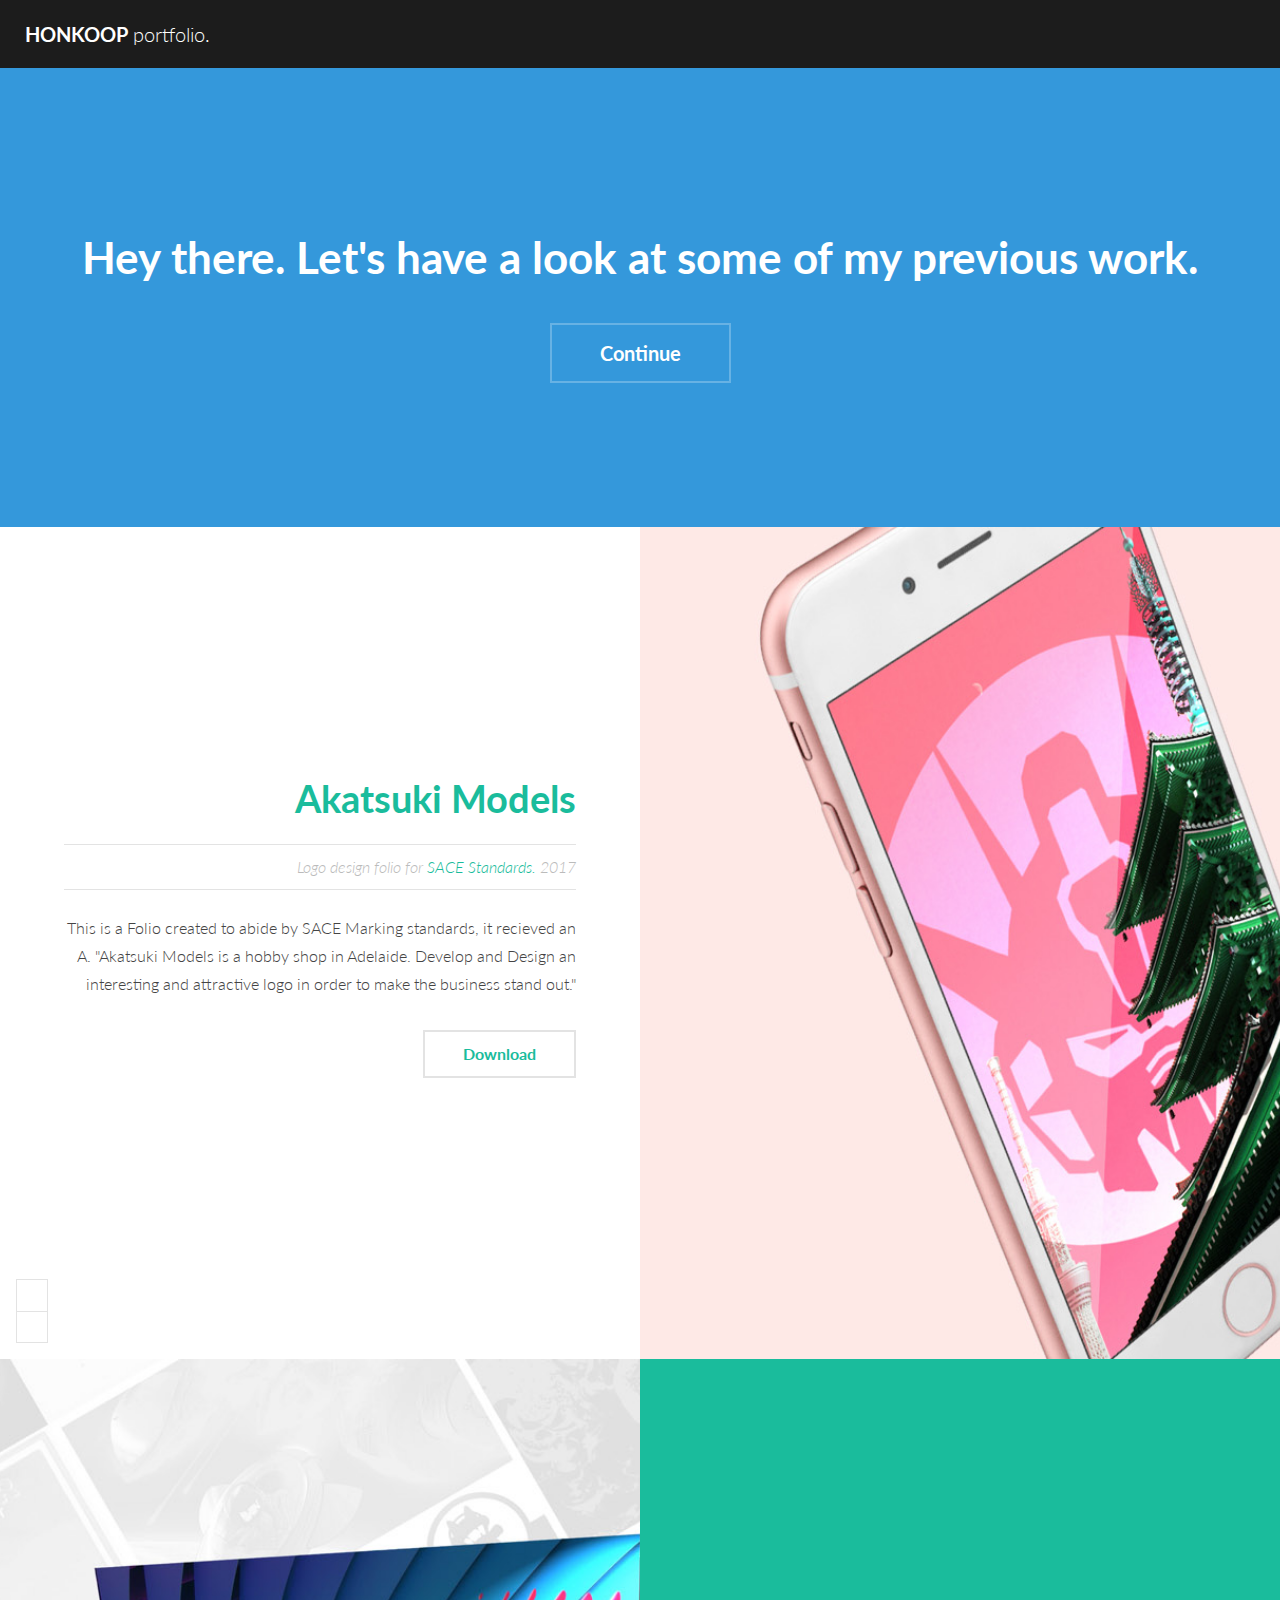
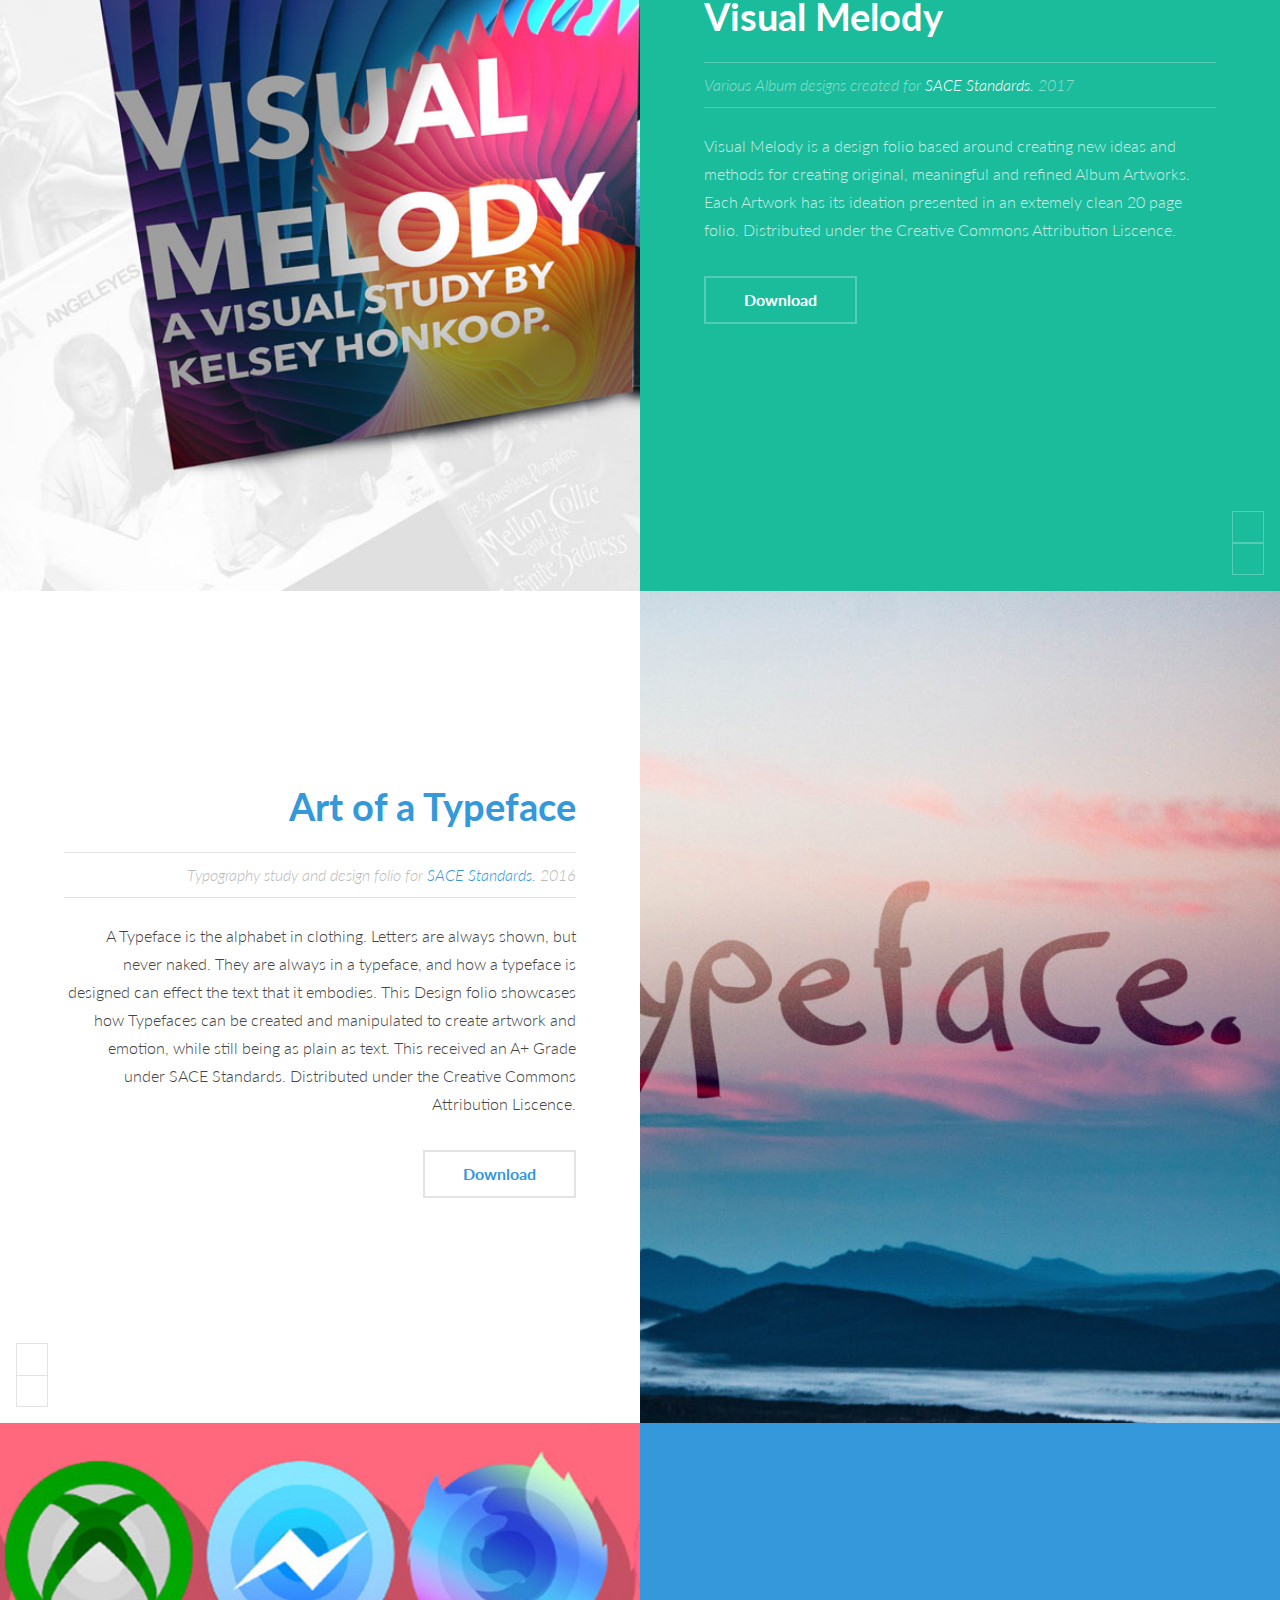
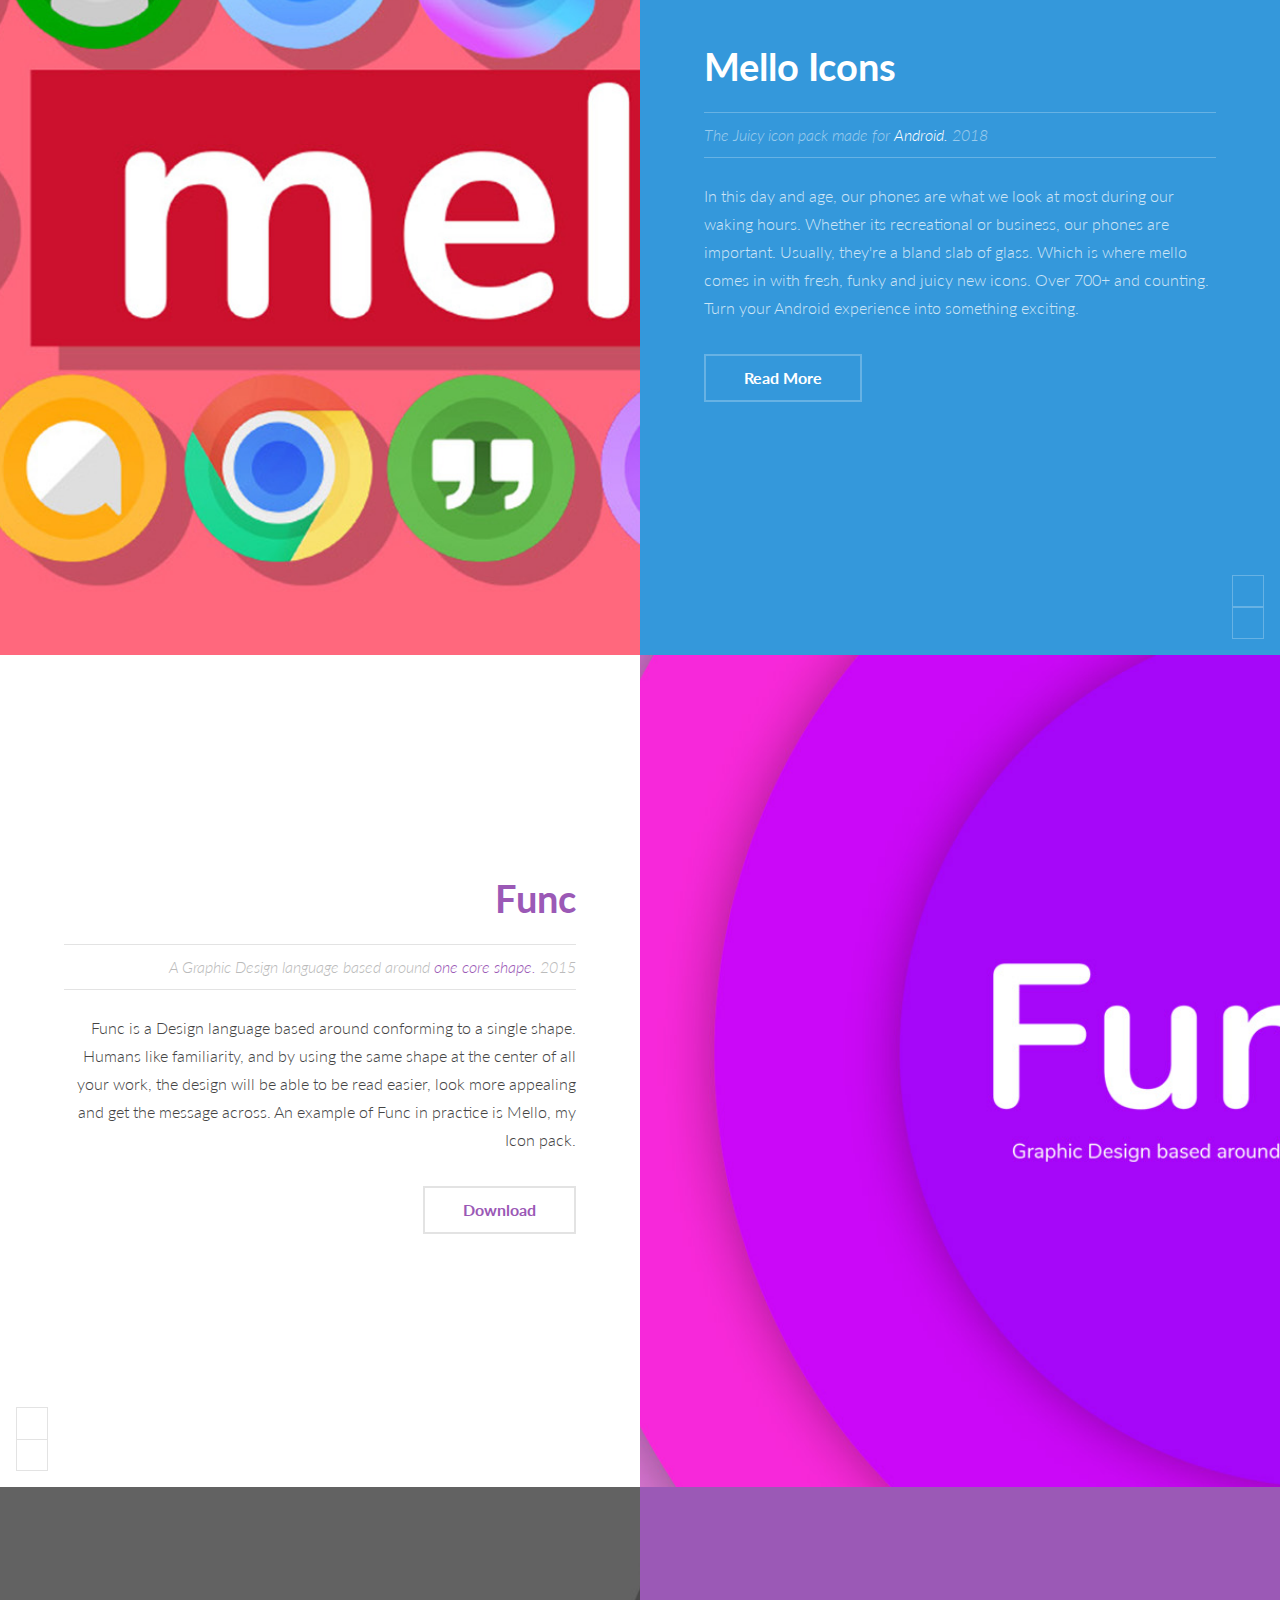
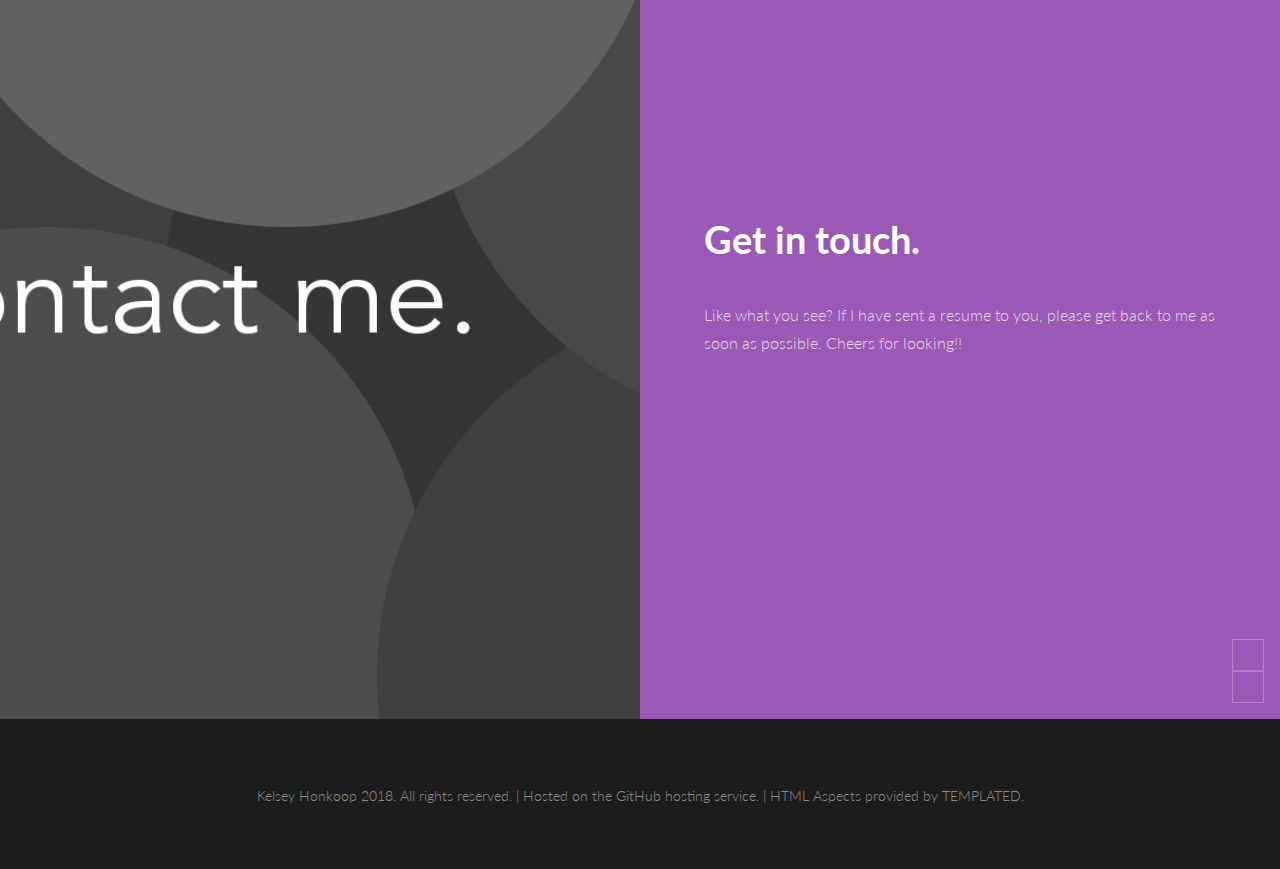
==== index.html @ d2bbd1b8 "text change" ====
<!DOCTYPE HTML>
<html>
	<head>
		<title>Honkoop Portfolio.</title>
		<meta charset="utf-8" />
		<meta name="viewport" content="width=device-width, initial-scale=1" />
		<link rel="stylesheet" href="main.css" />
	</head>
	<body>

		<!-- Header -->
			<header id="header">
				<a href="index.html" class="logo"><strong>HONKOOP</strong> portfolio.</a>
			</header>

		<!-- Nav -->
			<nav id="menu">
				<ul class="links">
					<li><a href="index.html">Home</a></li>
					<li><a href="generic.html">Generic</a></li>
					<li><a href="elements.html">Elements</a></li>
				</ul>
			</nav>

		<!-- Banner -->
			<section id="banner">
				<div class="inner">
					<h1>Hey there. Let's have a look at some of my previous work.</h1>
					<ul class="actions">
						<li><a href="#one" class="button alt scrolly big">Continue</a></li>
					</ul>
				</div>
			</section>

		<!-- One -->
			<article id="one" class="post style1">
				<div class="image">
					<img src="images/pic15.jpg" alt="" data-position="75% center" />
				</div>
				<div class="content">
					<div class="inner">
						<header>
							<h2><a href="generic.html">Akatsuki Models</a></h2>
							<p class="info">Logo design folio for<a href="https://www.sace.sa.edu.au/web/visual-arts/stage-2/support-materials/assessment-task-exemplars-student-responses/visual-arts-design"> SACE Standards.</a> 2017</p>
						</header>
						<p>This is a Folio created to abide by SACE Marking standards, it recieved an A. "Akatsuki Models is a hobby shop in Adelaide. Develop and Design an interesting and attractive logo in order to make the business stand out."</p>
						<ul class="actions">
							<li><a href="generic.html" class="button alt">Download</a></li>
						</ul>
					</div>
					<div class="postnav">
						<a href="#" class="prev disabled"><span class="icon fa-chevron-up"></span></a>
						<a href="#two" class="scrolly next"><span class="icon fa-chevron-down"></span></a>
					</div>
				</div>
			</article>

		<!-- Two -->
			<article id="two" class="post invert style1 alt">
				<div class="image">
					<img src="images/pic13.jpg" alt="" data-position="10% center" />
				</div>
				<div class="content">
					<div class="inner">
						<header>
							<h2><a href="https://github.com/hallowdesign/hallowdesign.github.io/raw/master/folios/hallow-visual-melody-study.zip">Visual Melody</a></h2>
							<p class="info">Various Album designs created for <a href="#">SACE Standards.</a> 2017</p>
						</header>
						<p>Visual Melody is a design folio based around creating new ideas and methods for creating original, meaningful and refined Album Artworks. Each Artwork has its ideation presented in an extemely clean 20 page folio. Distributed under the Creative Commons Attribution Liscence. </p>
						<ul class="actions">
							<li><a href="https://github.com/hallowdesign/hallowdesign.github.io/raw/master/folios/hallow-visual-melody-study.zip" class="button alt">Download</a></li>
						</ul>
					</div>
					<div class="postnav">
						<a href="#one" class="scrolly prev"><span class="icon fa-chevron-up"></span></a>
						<a href="#three" class="scrolly next"><span class="icon fa-chevron-down"></span></a>
					</div>
				</div>
			</article>

		<!-- Three -->
			<article id="three" class="post style2">
				<div class="image">
					<img src="images/pic12.jpg" alt="" data-position="80% center" />
				</div>
				<div class="content">
					<div class="inner">
						<header>
							<h2><a href="generic.html">Art of a Typeface</a></h2>
							<p class="info">Typography study and design folio for <a href="#">SACE Standards.</a> 2016</p>
						</header>
						<p>A Typeface is the alphabet in clothing. Letters are always shown, but never naked. They are always in a typeface, and how a typeface is designed can effect the text that it embodies. This Design folio showcases how Typefaces can be created and manipulated to create artwork and emotion, while still being as plain as text. This received an A+ Grade under SACE Standards. Distributed under the Creative Commons Attribution Liscence.</p>
						<ul class="actions">
							<li><a href="generic.html" class="button alt">Download</a></li>
						</ul>
					</div>
					<div class="postnav">
						<a href="#two" class="scrolly prev"><span class="icon fa-chevron-up"></span></a>
						<a href="#four" class="scrolly next"><span class="icon fa-chevron-down"></span></a>
					</div>
				</div>
			</article>

		<!-- Four -->
			<article id="four" class="post invert style2 alt">
				<div class="image">
					<img src="images/pic14.jpg" alt="" data-position="60% center" />
				</div>
				<div class="content">
					<div class="inner">
						<header>
							<h2><a href="generic.html">Mello Icons</a></h2>
							<p class="info">The Juicy icon pack made for<a href="https://www.android.com/"> Android.</a> 2018</p>
						</header>
						<p>In this day and age, our phones are what we look at most during our waking hours. Whether its recreational or business, our phones are important. Usually, they're a bland slab of glass. Which is where mello comes in with fresh, funky and juicy new icons. Over 700+ and counting. Turn your Android experience into something exciting.</p>
						<ul class="actions">
							<li><a href="generic.html" class="button alt">Read More</a></li>
						</ul>
					</div>
					<div class="postnav">
						<a href="#three" class="scrolly prev"><span class="icon fa-chevron-up"></span></a>
						<a href="#five" class="scrolly next"><span class="icon fa-chevron-down"></span></a>
					</div>
				</div>
			</article>

		<!-- Five -->
			<article id="five" class="post style3">
				<div class="image">
					<img src="images/pic17.jpg" alt="" data-position="5% center" />
				</div>
				<div class="content">
					<div class="inner">
						<header>
							<h2><a href="generic.html">Func</a></h2>
							<p class="info">A Graphic Design language based around<a href="#"> one core shape.</a> 2015</p>
						</header>
						<p>Func is a Design language based around conforming to a single shape. Humans like familiarity, and by using the same shape at the center of all your work, the design will be able to be read easier, look more appealing and get the message across. An example of Func in practice is Mello, my Icon pack.</p>
						<ul class="actions">
							<li><a href="generic.html" class="button alt">Download</a></li>
						</ul>
					</div>
					<div class="postnav">
						<a href="#four" class="scrolly prev"><span class="icon fa-chevron-up"></span></a>
						<a href="#six" class="scrolly next"><span class="icon fa-chevron-down"></span></a>
					</div>
				</div>
			</article>

		<!-- Six -->
			<article id="six" class="post invert style3 alt">
				<div class="image">
					<img src="images/pic16.jpg" alt="" data-position="80% center" />
				</div>
				<div class="content">
					<div class="inner">
						<header>
							<h2><a href="generic.html">Get in touch.</a></h2>
						</header>
						<p>Like what you see? If I have sent a resume to you, please get back to me as soon as possible. Cheers for looking!!</p>
						<ul class="actions">
						</ul>
					</div>
					<div class="postnav">
						<a href="#five" class="scrolly prev"><span class="icon fa-chevron-up"></span></a>
						<a href="#" class="scrolly next disabled"><span class="icon fa-chevron-down"></span></a>
					</div>
				</div>
			</article>

		<!-- Footer -->
			<footer id="footer">
				<div class="copyright">
					Kelsey Honkoop 2018. All rights reserved. | Hosted on the GitHub hosting service. | HTML Aspects provided by TEMPLATED.
				</div>
			</footer>

		<!-- Scripts -->
			<script src="assets/js/jquery.min.js"></script>
			<script src="assets/js/jquery.scrolly.min.js"></script>
			<script src="assets/js/skel.min.js"></script>
			<script src="assets/js/util.js"></script>
			<script src="assets/js/main.js"></script>

	</body>
</html>
---- main.css ----
@charset "UTF-8";
@import url(font-awesome.min.css);
@import url("https://fonts.googleapis.com/css?family=Lato:300,700,300italic,700italic");


/* Reset */

	html, body, div, span, applet, object, iframe, h1, h2, h3, h4, h5, h6, p, blockquote, pre, a, abbr, acronym, address, big, cite, code, del, dfn, em, img, ins, kbd, q, s, samp, small, strike, strong, sub, sup, tt, var, b, u, i, center, dl, dt, dd, ol, ul, li, fieldset, form, label, legend, table, caption, tbody, tfoot, thead, tr, th, td, article, aside, canvas, details, embed, figure, figcaption, footer, header, hgroup, menu, nav, output, ruby, section, summary, time, mark, audio, video {
		margin: 0;
		padding: 0;
		border: 0;
		font-size: 100%;
		font: inherit;
		vertical-align: baseline;
	}

	article, aside, details, figcaption, figure, footer, header, hgroup, menu, nav, section {
		display: block;
	}

	body {
		line-height: 1;
	}

	ol, ul {
		list-style: none;
	}

	blockquote, q {
		quotes: none;
	}

	blockquote:before, blockquote:after, q:before, q:after {
		content: '';
		content: none;
	}

	table {
		border-collapse: collapse;
		border-spacing: 0;
	}

	body {
		-webkit-text-size-adjust: none;
	}

/* Box Model */

	*, *:before, *:after {
		-moz-box-sizing: border-box;
		-webkit-box-sizing: border-box;
		box-sizing: border-box;
	}

/* Containers */

	.container {
		margin-left: auto;
		margin-right: auto;
	}

	.container.\31 25\25 {
		width: 100%;
		max-width: 100em;
		min-width: 80em;
	}

	.container.\37 5\25 {
		width: 60em;
	}

	.container.\35 0\25 {
		width: 40em;
	}

	.container.\32 5\25 {
		width: 20em;
	}

	.container {
		width: 80em;
	}

	@media screen and (max-width: 1680px) {

		.container.\31 25\25 {
			width: 100%;
			max-width: 100em;
			min-width: 80em;
		}

		.container.\37 5\25 {
			width: 60em;
		}

		.container.\35 0\25 {
			width: 40em;
		}

		.container.\32 5\25 {
			width: 20em;
		}

		.container {
			width: 80em;
		}

	}

	@media screen and (max-width: 1280px) {

		.container.\31 25\25 {
			width: 100%;
			max-width: 81.25em;
			min-width: 65em;
		}

		.container.\37 5\25 {
			width: 48.75em;
		}

		.container.\35 0\25 {
			width: 32.5em;
		}

		.container.\32 5\25 {
			width: 16.25em;
		}

		.container {
			width: 65em;
		}

	}

	@media screen and (max-width: 980px) {

		.container.\31 25\25 {
			width: 100%;
			max-width: 112.5%;
			min-width: 90%;
		}

		.container.\37 5\25 {
			width: 67.5%;
		}

		.container.\35 0\25 {
			width: 45%;
		}

		.container.\32 5\25 {
			width: 22.5%;
		}

		.container {
			width: 90%;
		}

	}

	@media screen and (max-width: 736px) {

		.container.\31 25\25 {
			width: 100%;
			max-width: 112.5%;
			min-width: 90%;
		}

		.container.\37 5\25 {
			width: 67.5%;
		}

		.container.\35 0\25 {
			width: 45%;
		}

		.container.\32 5\25 {
			width: 22.5%;
		}

		.container {
			width: 90% !important;
		}

	}

	@media screen and (max-width: 480px) {

		.container.\31 25\25 {
			width: 100%;
			max-width: 112.5%;
			min-width: 90%;
		}

		.container.\37 5\25 {
			width: 67.5%;
		}

		.container.\35 0\25 {
			width: 45%;
		}

		.container.\32 5\25 {
			width: 22.5%;
		}

		.container {
			width: 90% !important;
		}

	}

/* Grid */

	.row {
		border-bottom: solid 1px transparent;
		-moz-box-sizing: border-box;
		-webkit-box-sizing: border-box;
		box-sizing: border-box;
	}

	.row > * {
		float: left;
		-moz-box-sizing: border-box;
		-webkit-box-sizing: border-box;
		box-sizing: border-box;
	}

	.row:after, .row:before {
		content: '';
		display: block;
		clear: both;
		height: 0;
	}

	.row.uniform > * > :first-child {
		margin-top: 0;
	}

	.row.uniform > * > :last-child {
		margin-bottom: 0;
	}

	.row.\30 \25 > * {
		padding: 0 0 0 0em;
	}

	.row.\30 \25 {
		margin: 0 0 -1px 0em;
	}

	.row.uniform.\30 \25 > * {
		padding: 0em 0 0 0em;
	}

	.row.uniform.\30 \25 {
		margin: 0em 0 -1px 0em;
	}

	.row > * {
		padding: 0 0 0 2em;
	}

	.row {
		margin: 0 0 -1px -2em;
	}

	.row.uniform > * {
		padding: 2em 0 0 2em;
	}

	.row.uniform {
		margin: -2em 0 -1px -2em;
	}

	.row.\32 00\25 > * {
		padding: 0 0 0 4em;
	}

	.row.\32 00\25 {
		margin: 0 0 -1px -4em;
	}

	.row.uniform.\32 00\25 > * {
		padding: 4em 0 0 4em;
	}

	.row.uniform.\32 00\25 {
		margin: -4em 0 -1px -4em;
	}

	.row.\31 50\25 > * {
		padding: 0 0 0 3em;
	}

	.row.\31 50\25 {
		margin: 0 0 -1px -3em;
	}

	.row.uniform.\31 50\25 > * {
		padding: 3em 0 0 3em;
	}

	.row.uniform.\31 50\25 {
		margin: -3em 0 -1px -3em;
	}

	.row.\35 0\25 > * {
		padding: 0 0 0 1em;
	}

	.row.\35 0\25 {
		margin: 0 0 -1px -1em;
	}

	.row.uniform.\35 0\25 > * {
		padding: 1em 0 0 1em;
	}

	.row.uniform.\35 0\25 {
		margin: -1em 0 -1px -1em;
	}

	.row.\32 5\25 > * {
		padding: 0 0 0 0.5em;
	}

	.row.\32 5\25 {
		margin: 0 0 -1px -0.5em;
	}

	.row.uniform.\32 5\25 > * {
		padding: 0.5em 0 0 0.5em;
	}

	.row.uniform.\32 5\25 {
		margin: -0.5em 0 -1px -0.5em;
	}

	.\31 2u, .\31 2u\24 {
		width: 100%;
		clear: none;
		margin-left: 0;
	}

	.\31 1u, .\31 1u\24 {
		width: 91.6666666667%;
		clear: none;
		margin-left: 0;
	}

	.\31 0u, .\31 0u\24 {
		width: 83.3333333333%;
		clear: none;
		margin-left: 0;
	}

	.\39 u, .\39 u\24 {
		width: 75%;
		clear: none;
		margin-left: 0;
	}

	.\38 u, .\38 u\24 {
		width: 66.6666666667%;
		clear: none;
		margin-left: 0;
	}

	.\37 u, .\37 u\24 {
		width: 58.3333333333%;
		clear: none;
		margin-left: 0;
	}

	.\36 u, .\36 u\24 {
		width: 50%;
		clear: none;
		margin-left: 0;
	}

	.\35 u, .\35 u\24 {
		width: 41.6666666667%;
		clear: none;
		margin-left: 0;
	}

	.\34 u, .\34 u\24 {
		width: 33.3333333333%;
		clear: none;
		margin-left: 0;
	}

	.\33 u, .\33 u\24 {
		width: 25%;
		clear: none;
		margin-left: 0;
	}

	.\32 u, .\32 u\24 {
		width: 16.6666666667%;
		clear: none;
		margin-left: 0;
	}

	.\31 u, .\31 u\24 {
		width: 8.3333333333%;
		clear: none;
		margin-left: 0;
	}

	.\31 2u\24 + *,
	.\31 1u\24 + *,
	.\31 0u\24 + *,
	.\39 u\24 + *,
	.\38 u\24 + *,
	.\37 u\24 + *,
	.\36 u\24 + *,
	.\35 u\24 + *,
	.\34 u\24 + *,
	.\33 u\24 + *,
	.\32 u\24 + *,
	.\31 u\24 + * {
		clear: left;
	}

	.\-11u {
		margin-left: 91.66667%;
	}

	.\-10u {
		margin-left: 83.33333%;
	}

	.\-9u {
		margin-left: 75%;
	}

	.\-8u {
		margin-left: 66.66667%;
	}

	.\-7u {
		margin-left: 58.33333%;
	}

	.\-6u {
		margin-left: 50%;
	}

	.\-5u {
		margin-left: 41.66667%;
	}

	.\-4u {
		margin-left: 33.33333%;
	}

	.\-3u {
		margin-left: 25%;
	}

	.\-2u {
		margin-left: 16.66667%;
	}

	.\-1u {
		margin-left: 8.33333%;
	}

	@media screen and (max-width: 1680px) {

		.row > * {
			padding: 0 0 0 2em;
		}

		.row {
			margin: 0 0 -1px -2em;
		}

		.row.uniform > * {
			padding: 2em 0 0 2em;
		}

		.row.uniform {
			margin: -2em 0 -1px -2em;
		}

		.row.\32 00\25 > * {
			padding: 0 0 0 4em;
		}

		.row.\32 00\25 {
			margin: 0 0 -1px -4em;
		}

		.row.uniform.\32 00\25 > * {
			padding: 4em 0 0 4em;
		}

		.row.uniform.\32 00\25 {
			margin: -4em 0 -1px -4em;
		}

		.row.\31 50\25 > * {
			padding: 0 0 0 3em;
		}

		.row.\31 50\25 {
			margin: 0 0 -1px -3em;
		}

		.row.uniform.\31 50\25 > * {
			padding: 3em 0 0 3em;
		}

		.row.uniform.\31 50\25 {
			margin: -3em 0 -1px -3em;
		}

		.row.\35 0\25 > * {
			padding: 0 0 0 1em;
		}

		.row.\35 0\25 {
			margin: 0 0 -1px -1em;
		}

		.row.uniform.\35 0\25 > * {
			padding: 1em 0 0 1em;
		}

		.row.uniform.\35 0\25 {
			margin: -1em 0 -1px -1em;
		}

		.row.\32 5\25 > * {
			padding: 0 0 0 0.5em;
		}

		.row.\32 5\25 {
			margin: 0 0 -1px -0.5em;
		}

		.row.uniform.\32 5\25 > * {
			padding: 0.5em 0 0 0.5em;
		}

		.row.uniform.\32 5\25 {
			margin: -0.5em 0 -1px -0.5em;
		}

		.\31 2u\28xlarge\29, .\31 2u\24\28xlarge\29 {
			width: 100%;
			clear: none;
			margin-left: 0;
		}

		.\31 1u\28xlarge\29, .\31 1u\24\28xlarge\29 {
			width: 91.6666666667%;
			clear: none;
			margin-left: 0;
		}

		.\31 0u\28xlarge\29, .\31 0u\24\28xlarge\29 {
			width: 83.3333333333%;
			clear: none;
			margin-left: 0;
		}

		.\39 u\28xlarge\29, .\39 u\24\28xlarge\29 {
			width: 75%;
			clear: none;
			margin-left: 0;
		}

		.\38 u\28xlarge\29, .\38 u\24\28xlarge\29 {
			width: 66.6666666667%;
			clear: none;
			margin-left: 0;
		}

		.\37 u\28xlarge\29, .\37 u\24\28xlarge\29 {
			width: 58.3333333333%;
			clear: none;
			margin-left: 0;
		}

		.\36 u\28xlarge\29, .\36 u\24\28xlarge\29 {
			width: 50%;
			clear: none;
			margin-left: 0;
		}

		.\35 u\28xlarge\29, .\35 u\24\28xlarge\29 {
			width: 41.6666666667%;
			clear: none;
			margin-left: 0;
		}

		.\34 u\28xlarge\29, .\34 u\24\28xlarge\29 {
			width: 33.3333333333%;
			clear: none;
			margin-left: 0;
		}

		.\33 u\28xlarge\29, .\33 u\24\28xlarge\29 {
			width: 25%;
			clear: none;
			margin-left: 0;
		}

		.\32 u\28xlarge\29, .\32 u\24\28xlarge\29 {
			width: 16.6666666667%;
			clear: none;
			margin-left: 0;
		}

		.\31 u\28xlarge\29, .\31 u\24\28xlarge\29 {
			width: 8.3333333333%;
			clear: none;
			margin-left: 0;
		}

		.\31 2u\24\28xlarge\29 + *,
		.\31 1u\24\28xlarge\29 + *,
		.\31 0u\24\28xlarge\29 + *,
		.\39 u\24\28xlarge\29 + *,
		.\38 u\24\28xlarge\29 + *,
		.\37 u\24\28xlarge\29 + *,
		.\36 u\24\28xlarge\29 + *,
		.\35 u\24\28xlarge\29 + *,
		.\34 u\24\28xlarge\29 + *,
		.\33 u\24\28xlarge\29 + *,
		.\32 u\24\28xlarge\29 + *,
		.\31 u\24\28xlarge\29 + * {
			clear: left;
		}

		.\-11u\28xlarge\29 {
			margin-left: 91.66667%;
		}

		.\-10u\28xlarge\29 {
			margin-left: 83.33333%;
		}

		.\-9u\28xlarge\29 {
			margin-left: 75%;
		}

		.\-8u\28xlarge\29 {
			margin-left: 66.66667%;
		}

		.\-7u\28xlarge\29 {
			margin-left: 58.33333%;
		}

		.\-6u\28xlarge\29 {
			margin-left: 50%;
		}

		.\-5u\28xlarge\29 {
			margin-left: 41.66667%;
		}

		.\-4u\28xlarge\29 {
			margin-left: 33.33333%;
		}

		.\-3u\28xlarge\29 {
			margin-left: 25%;
		}

		.\-2u\28xlarge\29 {
			margin-left: 16.66667%;
		}

		.\-1u\28xlarge\29 {
			margin-left: 8.33333%;
		}

	}

	@media screen and (max-width: 1280px) {

		.row > * {
			padding: 0 0 0 1.5em;
		}

		.row {
			margin: 0 0 -1px -1.5em;
		}

		.row.uniform > * {
			padding: 1.5em 0 0 1.5em;
		}

		.row.uniform {
			margin: -1.5em 0 -1px -1.5em;
		}

		.row.\32 00\25 > * {
			padding: 0 0 0 3em;
		}

		.row.\32 00\25 {
			margin: 0 0 -1px -3em;
		}

		.row.uniform.\32 00\25 > * {
			padding: 3em 0 0 3em;
		}

		.row.uniform.\32 00\25 {
			margin: -3em 0 -1px -3em;
		}

		.row.\31 50\25 > * {
			padding: 0 0 0 2.25em;
		}

		.row.\31 50\25 {
			margin: 0 0 -1px -2.25em;
		}

		.row.uniform.\31 50\25 > * {
			padding: 2.25em 0 0 2.25em;
		}

		.row.uniform.\31 50\25 {
			margin: -2.25em 0 -1px -2.25em;
		}

		.row.\35 0\25 > * {
			padding: 0 0 0 0.75em;
		}

		.row.\35 0\25 {
			margin: 0 0 -1px -0.75em;
		}

		.row.uniform.\35 0\25 > * {
			padding: 0.75em 0 0 0.75em;
		}

		.row.uniform.\35 0\25 {
			margin: -0.75em 0 -1px -0.75em;
		}

		.row.\32 5\25 > * {
			padding: 0 0 0 0.375em;
		}

		.row.\32 5\25 {
			margin: 0 0 -1px -0.375em;
		}

		.row.uniform.\32 5\25 > * {
			padding: 0.375em 0 0 0.375em;
		}

		.row.uniform.\32 5\25 {
			margin: -0.375em 0 -1px -0.375em;
		}

		.\31 2u\28large\29, .\31 2u\24\28large\29 {
			width: 100%;
			clear: none;
			margin-left: 0;
		}

		.\31 1u\28large\29, .\31 1u\24\28large\29 {
			width: 91.6666666667%;
			clear: none;
			margin-left: 0;
		}

		.\31 0u\28large\29, .\31 0u\24\28large\29 {
			width: 83.3333333333%;
			clear: none;
			margin-left: 0;
		}

		.\39 u\28large\29, .\39 u\24\28large\29 {
			width: 75%;
			clear: none;
			margin-left: 0;
		}

		.\38 u\28large\29, .\38 u\24\28large\29 {
			width: 66.6666666667%;
			clear: none;
			margin-left: 0;
		}

		.\37 u\28large\29, .\37 u\24\28large\29 {
			width: 58.3333333333%;
			clear: none;
			margin-left: 0;
		}

		.\36 u\28large\29, .\36 u\24\28large\29 {
			width: 50%;
			clear: none;
			margin-left: 0;
		}

		.\35 u\28large\29, .\35 u\24\28large\29 {
			width: 41.6666666667%;
			clear: none;
			margin-left: 0;
		}

		.\34 u\28large\29, .\34 u\24\28large\29 {
			width: 33.3333333333%;
			clear: none;
			margin-left: 0;
		}

		.\33 u\28large\29, .\33 u\24\28large\29 {
			width: 25%;
			clear: none;
			margin-left: 0;
		}

		.\32 u\28large\29, .\32 u\24\28large\29 {
			width: 16.6666666667%;
			clear: none;
			margin-left: 0;
		}

		.\31 u\28large\29, .\31 u\24\28large\29 {
			width: 8.3333333333%;
			clear: none;
			margin-left: 0;
		}

		.\31 2u\24\28large\29 + *,
		.\31 1u\24\28large\29 + *,
		.\31 0u\24\28large\29 + *,
		.\39 u\24\28large\29 + *,
		.\38 u\24\28large\29 + *,
		.\37 u\24\28large\29 + *,
		.\36 u\24\28large\29 + *,
		.\35 u\24\28large\29 + *,
		.\34 u\24\28large\29 + *,
		.\33 u\24\28large\29 + *,
		.\32 u\24\28large\29 + *,
		.\31 u\24\28large\29 + * {
			clear: left;
		}

		.\-11u\28large\29 {
			margin-left: 91.66667%;
		}

		.\-10u\28large\29 {
			margin-left: 83.33333%;
		}

		.\-9u\28large\29 {
			margin-left: 75%;
		}

		.\-8u\28large\29 {
			margin-left: 66.66667%;
		}

		.\-7u\28large\29 {
			margin-left: 58.33333%;
		}

		.\-6u\28large\29 {
			margin-left: 50%;
		}

		.\-5u\28large\29 {
			margin-left: 41.66667%;
		}

		.\-4u\28large\29 {
			margin-left: 33.33333%;
		}

		.\-3u\28large\29 {
			margin-left: 25%;
		}

		.\-2u\28large\29 {
			margin-left: 16.66667%;
		}

		.\-1u\28large\29 {
			margin-left: 8.33333%;
		}

	}

	@media screen and (max-width: 980px) {

		.row > * {
			padding: 0 0 0 1.5em;
		}

		.row {
			margin: 0 0 -1px -1.5em;
		}

		.row.uniform > * {
			padding: 1.5em 0 0 1.5em;
		}

		.row.uniform {
			margin: -1.5em 0 -1px -1.5em;
		}

		.row.\32 00\25 > * {
			padding: 0 0 0 3em;
		}

		.row.\32 00\25 {
			margin: 0 0 -1px -3em;
		}

		.row.uniform.\32 00\25 > * {
			padding: 3em 0 0 3em;
		}

		.row.uniform.\32 00\25 {
			margin: -3em 0 -1px -3em;
		}

		.row.\31 50\25 > * {
			padding: 0 0 0 2.25em;
		}

		.row.\31 50\25 {
			margin: 0 0 -1px -2.25em;
		}

		.row.uniform.\31 50\25 > * {
			padding: 2.25em 0 0 2.25em;
		}

		.row.uniform.\31 50\25 {
			margin: -2.25em 0 -1px -2.25em;
		}

		.row.\35 0\25 > * {
			padding: 0 0 0 0.75em;
		}

		.row.\35 0\25 {
			margin: 0 0 -1px -0.75em;
		}

		.row.uniform.\35 0\25 > * {
			padding: 0.75em 0 0 0.75em;
		}

		.row.uniform.\35 0\25 {
			margin: -0.75em 0 -1px -0.75em;
		}

		.row.\32 5\25 > * {
			padding: 0 0 0 0.375em;
		}

		.row.\32 5\25 {
			margin: 0 0 -1px -0.375em;
		}

		.row.uniform.\32 5\25 > * {
			padding: 0.375em 0 0 0.375em;
		}

		.row.uniform.\32 5\25 {
			margin: -0.375em 0 -1px -0.375em;
		}

		.\31 2u\28medium\29, .\31 2u\24\28medium\29 {
			width: 100%;
			clear: none;
			margin-left: 0;
		}

		.\31 1u\28medium\29, .\31 1u\24\28medium\29 {
			width: 91.6666666667%;
			clear: none;
			margin-left: 0;
		}

		.\31 0u\28medium\29, .\31 0u\24\28medium\29 {
			width: 83.3333333333%;
			clear: none;
			margin-left: 0;
		}

		.\39 u\28medium\29, .\39 u\24\28medium\29 {
			width: 75%;
			clear: none;
			margin-left: 0;
		}

		.\38 u\28medium\29, .\38 u\24\28medium\29 {
			width: 66.6666666667%;
			clear: none;
			margin-left: 0;
		}

		.\37 u\28medium\29, .\37 u\24\28medium\29 {
			width: 58.3333333333%;
			clear: none;
			margin-left: 0;
		}

		.\36 u\28medium\29, .\36 u\24\28medium\29 {
			width: 50%;
			clear: none;
			margin-left: 0;
		}

		.\35 u\28medium\29, .\35 u\24\28medium\29 {
			width: 41.6666666667%;
			clear: none;
			margin-left: 0;
		}

		.\34 u\28medium\29, .\34 u\24\28medium\29 {
			width: 33.3333333333%;
			clear: none;
			margin-left: 0;
		}

		.\33 u\28medium\29, .\33 u\24\28medium\29 {
			width: 25%;
			clear: none;
			margin-left: 0;
		}

		.\32 u\28medium\29, .\32 u\24\28medium\29 {
			width: 16.6666666667%;
			clear: none;
			margin-left: 0;
		}

		.\31 u\28medium\29, .\31 u\24\28medium\29 {
			width: 8.3333333333%;
			clear: none;
			margin-left: 0;
		}

		.\31 2u\24\28medium\29 + *,
		.\31 1u\24\28medium\29 + *,
		.\31 0u\24\28medium\29 + *,
		.\39 u\24\28medium\29 + *,
		.\38 u\24\28medium\29 + *,
		.\37 u\24\28medium\29 + *,
		.\36 u\24\28medium\29 + *,
		.\35 u\24\28medium\29 + *,
		.\34 u\24\28medium\29 + *,
		.\33 u\24\28medium\29 + *,
		.\32 u\24\28medium\29 + *,
		.\31 u\24\28medium\29 + * {
			clear: left;
		}

		.\-11u\28medium\29 {
			margin-left: 91.66667%;
		}

		.\-10u\28medium\29 {
			margin-left: 83.33333%;
		}

		.\-9u\28medium\29 {
			margin-left: 75%;
		}

		.\-8u\28medium\29 {
			margin-left: 66.66667%;
		}

		.\-7u\28medium\29 {
			margin-left: 58.33333%;
		}

		.\-6u\28medium\29 {
			margin-left: 50%;
		}

		.\-5u\28medium\29 {
			margin-left: 41.66667%;
		}

		.\-4u\28medium\29 {
			margin-left: 33.33333%;
		}

		.\-3u\28medium\29 {
			margin-left: 25%;
		}

		.\-2u\28medium\29 {
			margin-left: 16.66667%;
		}

		.\-1u\28medium\29 {
			margin-left: 8.33333%;
		}

	}

	@media screen and (max-width: 736px) {

		.row > * {
			padding: 0 0 0 1.25em;
		}

		.row {
			margin: 0 0 -1px -1.25em;
		}

		.row.uniform > * {
			padding: 1.25em 0 0 1.25em;
		}

		.row.uniform {
			margin: -1.25em 0 -1px -1.25em;
		}

		.row.\32 00\25 > * {
			padding: 0 0 0 2.5em;
		}

		.row.\32 00\25 {
			margin: 0 0 -1px -2.5em;
		}

		.row.uniform.\32 00\25 > * {
			padding: 2.5em 0 0 2.5em;
		}

		.row.uniform.\32 00\25 {
			margin: -2.5em 0 -1px -2.5em;
		}

		.row.\31 50\25 > * {
			padding: 0 0 0 1.875em;
		}

		.row.\31 50\25 {
			margin: 0 0 -1px -1.875em;
		}

		.row.uniform.\31 50\25 > * {
			padding: 1.875em 0 0 1.875em;
		}

		.row.uniform.\31 50\25 {
			margin: -1.875em 0 -1px -1.875em;
		}

		.row.\35 0\25 > * {
			padding: 0 0 0 0.625em;
		}

		.row.\35 0\25 {
			margin: 0 0 -1px -0.625em;
		}

		.row.uniform.\35 0\25 > * {
			padding: 0.625em 0 0 0.625em;
		}

		.row.uniform.\35 0\25 {
			margin: -0.625em 0 -1px -0.625em;
		}

		.row.\32 5\25 > * {
			padding: 0 0 0 0.3125em;
		}

		.row.\32 5\25 {
			margin: 0 0 -1px -0.3125em;
		}

		.row.uniform.\32 5\25 > * {
			padding: 0.3125em 0 0 0.3125em;
		}

		.row.uniform.\32 5\25 {
			margin: -0.3125em 0 -1px -0.3125em;
		}

		.\31 2u\28small\29, .\31 2u\24\28small\29 {
			width: 100%;
			clear: none;
			margin-left: 0;
		}

		.\31 1u\28small\29, .\31 1u\24\28small\29 {
			width: 91.6666666667%;
			clear: none;
			margin-left: 0;
		}

		.\31 0u\28small\29, .\31 0u\24\28small\29 {
			width: 83.3333333333%;
			clear: none;
			margin-left: 0;
		}

		.\39 u\28small\29, .\39 u\24\28small\29 {
			width: 75%;
			clear: none;
			margin-left: 0;
		}

		.\38 u\28small\29, .\38 u\24\28small\29 {
			width: 66.6666666667%;
			clear: none;
			margin-left: 0;
		}

		.\37 u\28small\29, .\37 u\24\28small\29 {
			width: 58.3333333333%;
			clear: none;
			margin-left: 0;
		}

		.\36 u\28small\29, .\36 u\24\28small\29 {
			width: 50%;
			clear: none;
			margin-left: 0;
		}

		.\35 u\28small\29, .\35 u\24\28small\29 {
			width: 41.6666666667%;
			clear: none;
			margin-left: 0;
		}

		.\34 u\28small\29, .\34 u\24\28small\29 {
			width: 33.3333333333%;
			clear: none;
			margin-left: 0;
		}

		.\33 u\28small\29, .\33 u\24\28small\29 {
			width: 25%;
			clear: none;
			margin-left: 0;
		}

		.\32 u\28small\29, .\32 u\24\28small\29 {
			width: 16.6666666667%;
			clear: none;
			margin-left: 0;
		}

		.\31 u\28small\29, .\31 u\24\28small\29 {
			width: 8.3333333333%;
			clear: none;
			margin-left: 0;
		}

		.\31 2u\24\28small\29 + *,
		.\31 1u\24\28small\29 + *,
		.\31 0u\24\28small\29 + *,
		.\39 u\24\28small\29 + *,
		.\38 u\24\28small\29 + *,
		.\37 u\24\28small\29 + *,
		.\36 u\24\28small\29 + *,
		.\35 u\24\28small\29 + *,
		.\34 u\24\28small\29 + *,
		.\33 u\24\28small\29 + *,
		.\32 u\24\28small\29 + *,
		.\31 u\24\28small\29 + * {
			clear: left;
		}

		.\-11u\28small\29 {
			margin-left: 91.66667%;
		}

		.\-10u\28small\29 {
			margin-left: 83.33333%;
		}

		.\-9u\28small\29 {
			margin-left: 75%;
		}

		.\-8u\28small\29 {
			margin-left: 66.66667%;
		}

		.\-7u\28small\29 {
			margin-left: 58.33333%;
		}

		.\-6u\28small\29 {
			margin-left: 50%;
		}

		.\-5u\28small\29 {
			margin-left: 41.66667%;
		}

		.\-4u\28small\29 {
			margin-left: 33.33333%;
		}

		.\-3u\28small\29 {
			margin-left: 25%;
		}

		.\-2u\28small\29 {
			margin-left: 16.66667%;
		}

		.\-1u\28small\29 {
			margin-left: 8.33333%;
		}

	}

	@media screen and (max-width: 480px) {

		.row > * {
			padding: 0 0 0 1.25em;
		}

		.row {
			margin: 0 0 -1px -1.25em;
		}

		.row.uniform > * {
			padding: 1.25em 0 0 1.25em;
		}

		.row.uniform {
			margin: -1.25em 0 -1px -1.25em;
		}

		.row.\32 00\25 > * {
			padding: 0 0 0 2.5em;
		}

		.row.\32 00\25 {
			margin: 0 0 -1px -2.5em;
		}

		.row.uniform.\32 00\25 > * {
			padding: 2.5em 0 0 2.5em;
		}

		.row.uniform.\32 00\25 {
			margin: -2.5em 0 -1px -2.5em;
		}

		.row.\31 50\25 > * {
			padding: 0 0 0 1.875em;
		}

		.row.\31 50\25 {
			margin: 0 0 -1px -1.875em;
		}

		.row.uniform.\31 50\25 > * {
			padding: 1.875em 0 0 1.875em;
		}

		.row.uniform.\31 50\25 {
			margin: -1.875em 0 -1px -1.875em;
		}

		.row.\35 0\25 > * {
			padding: 0 0 0 0.625em;
		}

		.row.\35 0\25 {
			margin: 0 0 -1px -0.625em;
		}

		.row.uniform.\35 0\25 > * {
			padding: 0.625em 0 0 0.625em;
		}

		.row.uniform.\35 0\25 {
			margin: -0.625em 0 -1px -0.625em;
		}

		.row.\32 5\25 > * {
			padding: 0 0 0 0.3125em;
		}

		.row.\32 5\25 {
			margin: 0 0 -1px -0.3125em;
		}

		.row.uniform.\32 5\25 > * {
			padding: 0.3125em 0 0 0.3125em;
		}

		.row.uniform.\32 5\25 {
			margin: -0.3125em 0 -1px -0.3125em;
		}

		.\31 2u\28xsmall\29, .\31 2u\24\28xsmall\29 {
			width: 100%;
			clear: none;
			margin-left: 0;
		}

		.\31 1u\28xsmall\29, .\31 1u\24\28xsmall\29 {
			width: 91.6666666667%;
			clear: none;
			margin-left: 0;
		}

		.\31 0u\28xsmall\29, .\31 0u\24\28xsmall\29 {
			width: 83.3333333333%;
			clear: none;
			margin-left: 0;
		}

		.\39 u\28xsmall\29, .\39 u\24\28xsmall\29 {
			width: 75%;
			clear: none;
			margin-left: 0;
		}

		.\38 u\28xsmall\29, .\38 u\24\28xsmall\29 {
			width: 66.6666666667%;
			clear: none;
			margin-left: 0;
		}

		.\37 u\28xsmall\29, .\37 u\24\28xsmall\29 {
			width: 58.3333333333%;
			clear: none;
			margin-left: 0;
		}

		.\36 u\28xsmall\29, .\36 u\24\28xsmall\29 {
			width: 50%;
			clear: none;
			margin-left: 0;
		}

		.\35 u\28xsmall\29, .\35 u\24\28xsmall\29 {
			width: 41.6666666667%;
			clear: none;
			margin-left: 0;
		}

		.\34 u\28xsmall\29, .\34 u\24\28xsmall\29 {
			width: 33.3333333333%;
			clear: none;
			margin-left: 0;
		}

		.\33 u\28xsmall\29, .\33 u\24\28xsmall\29 {
			width: 25%;
			clear: none;
			margin-left: 0;
		}

		.\32 u\28xsmall\29, .\32 u\24\28xsmall\29 {
			width: 16.6666666667%;
			clear: none;
			margin-left: 0;
		}

		.\31 u\28xsmall\29, .\31 u\24\28xsmall\29 {
			width: 8.3333333333%;
			clear: none;
			margin-left: 0;
		}

		.\31 2u\24\28xsmall\29 + *,
		.\31 1u\24\28xsmall\29 + *,
		.\31 0u\24\28xsmall\29 + *,
		.\39 u\24\28xsmall\29 + *,
		.\38 u\24\28xsmall\29 + *,
		.\37 u\24\28xsmall\29 + *,
		.\36 u\24\28xsmall\29 + *,
		.\35 u\24\28xsmall\29 + *,
		.\34 u\24\28xsmall\29 + *,
		.\33 u\24\28xsmall\29 + *,
		.\32 u\24\28xsmall\29 + *,
		.\31 u\24\28xsmall\29 + * {
			clear: left;
		}

		.\-11u\28xsmall\29 {
			margin-left: 91.66667%;
		}

		.\-10u\28xsmall\29 {
			margin-left: 83.33333%;
		}

		.\-9u\28xsmall\29 {
			margin-left: 75%;
		}

		.\-8u\28xsmall\29 {
			margin-left: 66.66667%;
		}

		.\-7u\28xsmall\29 {
			margin-left: 58.33333%;
		}

		.\-6u\28xsmall\29 {
			margin-left: 50%;
		}

		.\-5u\28xsmall\29 {
			margin-left: 41.66667%;
		}

		.\-4u\28xsmall\29 {
			margin-left: 33.33333%;
		}

		.\-3u\28xsmall\29 {
			margin-left: 25%;
		}

		.\-2u\28xsmall\29 {
			margin-left: 16.66667%;
		}

		.\-1u\28xsmall\29 {
			margin-left: 8.33333%;
		}

	}

/* Basic */

	@-ms-viewport {
		width: device-width;
	}

	body {
		-ms-overflow-style: scrollbar;
	}

	@media screen and (max-width: 480px) {

		html, body {
			min-width: 320px;
		}

	}

	body {
		background: #fff;
	}

		body.is-loading *, body.is-loading *:before, body.is-loading *:after {
			-moz-animation: none !important;
			-webkit-animation: none !important;
			-ms-animation: none !important;
			animation: none !important;
			-moz-transition: none !important;
			-webkit-transition: none !important;
			-ms-transition: none !important;
			transition: none !important;
		}

/* Type */

	body {
		background-color: #fff;
		color: #444;
	}

	body, input, select, textarea {
		font-family: "Lato", Arial, Helvetica, sans-serif;
		font-size: 16pt;
		font-weight: 300;
		line-height: 1.75;
	}

		@media screen and (max-width: 1680px) {

			body, input, select, textarea {
				font-size: 13pt;
			}

		}

		@media screen and (max-width: 1280px) {

			body, input, select, textarea {
				font-size: 12pt;
			}

		}

	a {
		text-decoration: none;
	}

		a:hover {
			text-decoration: underline;
		}

	strong, b {
		font-weight: 700;
	}

	em, i {
		font-style: italic;
	}

	p {
		margin: 0 0 2em 0;
	}

	h1, h2, h3, h4, h5, h6 {
		font-weight: 700;
		line-height: 1.25;
		margin: 0 0 1em 0;
	}

		h1 a, h2 a, h3 a, h4 a, h5 a, h6 a {
			color: inherit;
		}

	h1 {
		font-size: 2.35em;
	}

	h2 {
		font-size: 1.75em;
	}

	h3 {
		font-size: 1.35em;
	}

	h4 {
		font-size: 1.1em;
	}

	h5 {
		font-size: 0.9em;
	}

	h6 {
		font-size: 0.7em;
	}

	sub {
		font-size: 0.8em;
		position: relative;
		top: 0.5em;
	}

	sup {
		font-size: 0.8em;
		position: relative;
		top: -0.5em;
	}

	blockquote {
		border-left: solid 4px;
		font-style: italic;
		margin: 0 0 2em 0;
		padding: 0.5em 0 0.5em 2em;
	}

	code {
		border-radius: 0;
		border: solid 1px;
		font-family: "Courier New", monospace;
		font-size: 0.9em;
		margin: 0 0.25em;
		padding: 0.25em 0.65em;
	}

	pre {
		-webkit-overflow-scrolling: touch;
		font-family: "Courier New", monospace;
		font-size: 0.9em;
		margin: 0 0 2em 0;
	}

		pre code {
			display: block;
			line-height: 1.75;
			padding: 1em 1.5em;
			overflow-x: auto;
		}

	hr {
		border: 0;
		border-bottom: solid 1px;
		margin: 2em 0;
	}

		hr.major {
			margin: 3em 0;
		}

	.align-left {
		text-align: left;
	}

	.align-center {
		text-align: center;
	}

	.align-right {
		text-align: right;
	}

	input, select, textarea {
		color: #555;
	}

	a {
		color: #1abc9c;
	}

	strong, b {
		color: #555;
	}

	h1, h2, h3, h4, h5, h6 {
		color: #555;
	}

	blockquote {
		border-left-color: rgba(144, 144, 144, 0.25);
	}

	code {
		background: rgba(144, 144, 144, 0.075);
		border-color: rgba(144, 144, 144, 0.25);
	}

	hr {
		border-bottom-color: rgba(144, 144, 144, 0.25);
	}

/* Box */

	.box {
		border-radius: 0;
		border: solid 1px;
		margin-bottom: 2em;
		padding: 1.5em;
	}

		.box > :last-child,
		.box > :last-child > :last-child,
		.box > :last-child > :last-child > :last-child {
			margin-bottom: 0;
		}

		.box.alt {
			border: 0;
			border-radius: 0;
			padding: 0;
		}

	.box {
		border-color: rgba(144, 144, 144, 0.25);
	}

/* Button */

	input[type="submit"],
	input[type="reset"],
	input[type="button"],
	button,
	.button {
		-moz-appearance: none;
		-webkit-appearance: none;
		-ms-appearance: none;
		appearance: none;
		-moz-transition: background-color 0.2s ease-in-out, color 0.2s ease-in-out;
		-webkit-transition: background-color 0.2s ease-in-out, color 0.2s ease-in-out;
		-ms-transition: background-color 0.2s ease-in-out, color 0.2s ease-in-out;
		transition: background-color 0.2s ease-in-out, color 0.2s ease-in-out;
		border-radius: 0;
		border: 0;
		cursor: pointer;
		display: inline-block;
		font-weight: 700;
		height: 3em;
		line-height: 3em;
		padding: 0 2.5em;
		text-align: center;
		text-decoration: none;
		white-space: nowrap;
	}

		input[type="submit"]:hover,
		input[type="reset"]:hover,
		input[type="button"]:hover,
		button:hover,
		.button:hover {
			text-decoration: none;
		}

		input[type="submit"].icon,
		input[type="reset"].icon,
		input[type="button"].icon,
		button.icon,
		.button.icon {
			padding-left: 1.35em;
		}

			input[type="submit"].icon:before,
			input[type="reset"].icon:before,
			input[type="button"].icon:before,
			button.icon:before,
			.button.icon:before {
				margin-right: 0.5em;
			}

		input[type="submit"].fit,
		input[type="reset"].fit,
		input[type="button"].fit,
		button.fit,
		.button.fit {
			display: block;
			margin: 0 0 1em 0;
			width: 100%;
		}

		input[type="submit"].small,
		input[type="reset"].small,
		input[type="button"].small,
		button.small,
		.button.small {
			font-size: 0.8em;
		}

		input[type="submit"].big,
		input[type="reset"].big,
		input[type="button"].big,
		button.big,
		.button.big {
			font-size: 1.25em;
		}

		input[type="submit"].disabled, input[type="submit"]:disabled,
		input[type="reset"].disabled,
		input[type="reset"]:disabled,
		input[type="button"].disabled,
		input[type="button"]:disabled,
		button.disabled,
		button:disabled,
		.button.disabled,
		.button:disabled {
			-moz-pointer-events: none;
			-webkit-pointer-events: none;
			-ms-pointer-events: none;
			pointer-events: none;
			opacity: 0.25;
		}

		@media screen and (max-width: 480px) {

			input[type="submit"],
			input[type="reset"],
			input[type="button"],
			button,
			.button {
				padding: 0;
			}

		}

	input[type="submit"],
	input[type="reset"],
	input[type="button"],
	button,
	.button {
		background-color: #1abc9c;
		color: #fff !important;
	}

		input[type="submit"]:hover,
		input[type="reset"]:hover,
		input[type="button"]:hover,
		button:hover,
		.button:hover {
			background-color: #1dd2af;
		}

		input[type="submit"]:active,
		input[type="reset"]:active,
		input[type="button"]:active,
		button:active,
		.button:active {
			background-color: #17a689;
		}

		input[type="submit"].alt,
		input[type="reset"].alt,
		input[type="button"].alt,
		button.alt,
		.button.alt {
			background-color: transparent;
			box-shadow: inset 0 0 0 2px rgba(144, 144, 144, 0.25);
			color: #555 !important;
		}

			input[type="submit"].alt:hover,
			input[type="reset"].alt:hover,
			input[type="button"].alt:hover,
			button.alt:hover,
			.button.alt:hover {
				background-color: rgba(144, 144, 144, 0.075);
			}

			input[type="submit"].alt:active,
			input[type="reset"].alt:active,
			input[type="button"].alt:active,
			button.alt:active,
			.button.alt:active {
				background-color: rgba(144, 144, 144, 0.2);
			}

			input[type="submit"].alt.icon:before,
			input[type="reset"].alt.icon:before,
			input[type="button"].alt.icon:before,
			button.alt.icon:before,
			.button.alt.icon:before {
				color: #bbb;
			}

		input[type="submit"].special,
		input[type="reset"].special,
		input[type="button"].special,
		button.special,
		.button.special {
			background-color: #3498db;
			color: #fff !important;
		}

			input[type="submit"].special:hover,
			input[type="reset"].special:hover,
			input[type="button"].special:hover,
			button.special:hover,
			.button.special:hover {
				background-color: #4aa3df;
			}

			input[type="submit"].special:active,
			input[type="reset"].special:active,
			input[type="button"].special:active,
			button.special:active,
			.button.special:active {
				background-color: #258cd1;
			}

/* Form */

	form {
		margin: 0 0 2em 0;
	}

	label {
		display: block;
		font-size: 0.9em;
		font-weight: 700;
		margin: 0 0 1em 0;
	}

	input[type="text"],
	input[type="password"],
	input[type="email"],
	select,
	textarea {
		-moz-appearance: none;
		-webkit-appearance: none;
		-ms-appearance: none;
		appearance: none;
		border-radius: 0;
		border: none;
		border: solid 1px;
		color: inherit;
		display: block;
		outline: 0;
		padding: 0 1em;
		text-decoration: none;
		width: 100%;
	}

		input[type="text"]:invalid,
		input[type="password"]:invalid,
		input[type="email"]:invalid,
		select:invalid,
		textarea:invalid {
			box-shadow: none;
		}

	.select-wrapper {
		text-decoration: none;
		display: block;
		position: relative;
	}

		.select-wrapper:before {
			-moz-osx-font-smoothing: grayscale;
			-webkit-font-smoothing: antialiased;
			font-family: FontAwesome;
			font-style: normal;
			font-weight: normal;
			text-transform: none !important;
		}

		.select-wrapper:before {
			content: '\f078';
			display: block;
			height: 2.75em;
			line-height: 2.75em;
			pointer-events: none;
			position: absolute;
			right: 0;
			text-align: center;
			top: 0;
			width: 2.75em;
		}

		.select-wrapper select::-ms-expand {
			display: none;
		}

	input[type="text"],
	input[type="password"],
	input[type="email"],
	select {
		height: 2.75em;
	}

	textarea {
		padding: 0.75em 1em;
	}

	input[type="checkbox"],
	input[type="radio"] {
		-moz-appearance: none;
		-webkit-appearance: none;
		-ms-appearance: none;
		appearance: none;
		display: block;
		float: left;
		margin-right: -2em;
		opacity: 0;
		width: 1em;
		z-index: -1;
	}

		input[type="checkbox"] + label,
		input[type="radio"] + label {
			text-decoration: none;
			cursor: pointer;
			display: inline-block;
			font-size: 1em;
			font-weight: 300;
			padding-left: 2.4em;
			padding-right: 0.75em;
			position: relative;
		}

			input[type="checkbox"] + label:before,
			input[type="radio"] + label:before {
				-moz-osx-font-smoothing: grayscale;
				-webkit-font-smoothing: antialiased;
				font-family: FontAwesome;
				font-style: normal;
				font-weight: normal;
				text-transform: none !important;
			}

			input[type="checkbox"] + label:before,
			input[type="radio"] + label:before {
				border-radius: 0;
				border: solid 1px;
				content: '';
				display: inline-block;
				height: 1.65em;
				left: 0;
				line-height: 1.58125em;
				position: absolute;
				text-align: center;
				top: 0;
				width: 1.65em;
			}

		input[type="checkbox"]:checked + label:before,
		input[type="radio"]:checked + label:before {
			content: '\f00c';
		}

	input[type="checkbox"] + label:before {
		border-radius: 0;
	}

	input[type="radio"] + label:before {
		border-radius: 100%;
	}

	::-webkit-input-placeholder {
		opacity: 1.0;
	}

	:-moz-placeholder {
		opacity: 1.0;
	}

	::-moz-placeholder {
		opacity: 1.0;
	}

	:-ms-input-placeholder {
		opacity: 1.0;
	}

	.formerize-placeholder {
		opacity: 1.0;
	}

	label {
		color: #555;
	}

	input[type="text"],
	input[type="password"],
	input[type="email"],
	select,
	textarea {
		background: rgba(144, 144, 144, 0.075);
		border-color: rgba(144, 144, 144, 0.25);
	}

		input[type="text"]:focus,
		input[type="password"]:focus,
		input[type="email"]:focus,
		select:focus,
		textarea:focus {
			border-color: #fff;
			box-shadow: 0 0 0 1px #fff;
		}

	.select-wrapper:before {
		color: rgba(144, 144, 144, 0.25);
	}

	input[type="checkbox"] + label,
	input[type="radio"] + label {
		color: #444;
	}

		input[type="checkbox"] + label:before,
		input[type="radio"] + label:before {
			background: rgba(144, 144, 144, 0.075);
			border-color: rgba(144, 144, 144, 0.25);
		}

	input[type="checkbox"]:checked + label:before,
	input[type="radio"]:checked + label:before {
		background-color: #fff;
		border-color: #fff;
		color: #1abc9c;
	}

	input[type="checkbox"]:focus + label:before,
	input[type="radio"]:focus + label:before {
		border-color: #fff;
		box-shadow: 0 0 0 1px #fff;
	}

	::-webkit-input-placeholder {
		color: #bbb !important;
	}

	:-moz-placeholder {
		color: #bbb !important;
	}

	::-moz-placeholder {
		color: #bbb !important;
	}

	:-ms-input-placeholder {
		color: #bbb !important;
	}

	.formerize-placeholder {
		color: #bbb !important;
	}

/* Icon */

	.icon {
		text-decoration: none;
		border-bottom: none;
		position: relative;
		text-decoration: none !important;
	}

		.icon:before {
			-moz-osx-font-smoothing: grayscale;
			-webkit-font-smoothing: antialiased;
			font-family: FontAwesome;
			font-style: normal;
			font-weight: normal;
			text-transform: none !important;
		}

		.icon > .label {
			display: none;
		}

	.hc {
		height: 2em;
		width: 4em;
		position: absolute;
		left: 50%;
		bottom: 0;
		margin-left: -2em;
		display: block;
		border-radius: 90px 90px 0 0;
		color: #444;
		background: #fff;
	}

		.hc.up {
			border-radius: 0 0 90px 90px;
			top: 0;
			bottom: initial;
		}

		@media screen and (max-width: 980px) {

			.hc {
				display: none;
			}

		}

/* Image */

	.image {
		border: 0;
		display: inline-block;
		position: relative;
	}

		.image img {
			display: block;
		}

		.image.left, .image.right {
			max-width: 40%;
		}

			.image.left img, .image.right img {
				width: 100%;
			}

		.image.left {
			float: left;
			margin: 0 1.5em 1em 0;
			top: 0.25em;
		}

		.image.right {
			float: right;
			margin: 0 0 1em 1.5em;
			top: 0.25em;
		}

		.image.fit {
			display: block;
			margin: 0 0 2em 0;
			width: 100%;
		}

			.image.fit img {
				width: 100%;
			}

		.image.main {
			display: block;
			margin: 0 0 3em 0;
			width: 100%;
		}

			.image.main img {
				width: 100%;
			}

/* List */

	ol {
		list-style: decimal;
		margin: 0 0 2em 0;
		padding-left: 1.25em;
	}

		ol li {
			padding-left: 0.25em;
		}

	ul {
		list-style: disc;
		margin: 0 0 2em 0;
		padding-left: 1em;
	}

		ul li {
			padding-left: 0.5em;
		}

		ul.alt {
			list-style: none;
			padding-left: 0;
		}

			ul.alt li {
				border-top: solid 1px;
				padding: 0.5em 0;
			}

				ul.alt li:first-child {
					border-top: 0;
					padding-top: 0;
				}

		ul.icons {
			cursor: default;
			list-style: none;
			padding-left: 0;
		}

			ul.icons li {
				display: inline-block;
				padding: 0 1em 0 0;
			}

				ul.icons li:last-child {
					padding-right: 0;
				}

				ul.icons li .icon:before {
					font-size: 2em;
				}

		ul.actions {
			cursor: default;
			list-style: none;
			padding-left: 0;
		}

			ul.actions li {
				display: inline-block;
				padding: 0 1em 0 0;
				vertical-align: middle;
			}

				ul.actions li:last-child {
					padding-right: 0;
				}

			ul.actions.small li {
				padding: 0 0.5em 0 0;
			}

			ul.actions.vertical li {
				display: block;
				padding: 1em 0 0 0;
			}

				ul.actions.vertical li:first-child {
					padding-top: 0;
				}

				ul.actions.vertical li > * {
					margin-bottom: 0;
				}

			ul.actions.vertical.small li {
				padding: 0.5em 0 0 0;
			}

				ul.actions.vertical.small li:first-child {
					padding-top: 0;
				}

			ul.actions.fit {
				display: table;
				margin-left: -1em;
				padding: 0;
				table-layout: fixed;
				width: calc(100% + 1em);
			}

				ul.actions.fit li {
					display: table-cell;
					padding: 0 0 0 1em;
				}

					ul.actions.fit li > * {
						margin-bottom: 0;
					}

				ul.actions.fit.small {
					margin-left: -0.5em;
					width: calc(100% + 0.5em);
				}

					ul.actions.fit.small li {
						padding: 0 0 0 0.5em;
					}

			@media screen and (max-width: 480px) {

				ul.actions {
					margin: 0 0 2em 0;
				}

					ul.actions li {
						padding: 1em 0 0 0;
						display: block;
						text-align: center;
						width: 100%;
					}

						ul.actions li:first-child {
							padding-top: 0;
						}

						ul.actions li > * {
							width: 100%;
							margin: 0 !important;
						}

							ul.actions li > *.icon:before {
								margin-left: -2em;
							}

					ul.actions.small li {
						padding: 0.5em 0 0 0;
					}

						ul.actions.small li:first-child {
							padding-top: 0;
						}

			}

	dl {
		margin: 0 0 2em 0;
	}

		dl dt {
			display: block;
			font-weight: 700;
			margin: 0 0 1em 0;
		}

		dl dd {
			margin-left: 2em;
		}

	ul.alt li {
		border-top-color: rgba(144, 144, 144, 0.25);
	}

/* Section/Article */

	section.special, article.special {
		text-align: center;
	}

	header p {
		position: relative;
		margin: 0 0 1.5em 0;
	}

	header h2 + p {
		font-size: 1.25em;
		margin-top: -1em;
	}

	header h3 + p {
		font-size: 1.1em;
		margin-top: -0.8em;
	}

	header h4 + p,
	header h5 + p,
	header h6 + p {
		font-size: 0.9em;
		margin-top: -0.6em;
	}

	header p {
		color: #bbb;
	}

/* Table */

	.table-wrapper {
		-webkit-overflow-scrolling: touch;
		overflow-x: auto;
	}

	table {
		margin: 0 0 2em 0;
		width: 100%;
	}

		table tbody tr {
			border: solid 1px;
			border-left: 0;
			border-right: 0;
		}

		table td {
			padding: 0.75em 0.75em;
		}

		table th {
			font-size: 0.9em;
			font-weight: 700;
			padding: 0 0.75em 0.75em 0.75em;
			text-align: left;
		}

		table thead {
			border-bottom: solid 2px;
		}

		table tfoot {
			border-top: solid 2px;
		}

		table.alt {
			border-collapse: separate;
		}

			table.alt tbody tr td {
				border: solid 1px;
				border-left-width: 0;
				border-top-width: 0;
			}

				table.alt tbody tr td:first-child {
					border-left-width: 1px;
				}

			table.alt tbody tr:first-child td {
				border-top-width: 1px;
			}

			table.alt thead {
				border-bottom: 0;
			}

			table.alt tfoot {
				border-top: 0;
			}

	table tbody tr {
		border-color: rgba(144, 144, 144, 0.25);
	}

		table tbody tr:nth-child(2n + 1) {
			background-color: rgba(144, 144, 144, 0.075);
		}

	table th {
		color: #555;
	}

	table thead {
		border-bottom-color: rgba(144, 144, 144, 0.25);
	}

	table tfoot {
		border-top-color: rgba(144, 144, 144, 0.25);
	}

	table.alt tbody tr td {
		border-color: rgba(144, 144, 144, 0.25);
	}

/* Wrapper */

	.wrapper {
		position: relative;
	}

		.wrapper > .inner {
			margin: 0 auto;
			width: 60em;
		}

		.wrapper.style1 {
			background-color: #fff;
			color: #444;
		}

			.wrapper.style1 input, .wrapper.style1 select, .wrapper.style1 textarea {
				color: #1abc9c;
			}

			.wrapper.style1 a {
				color: #1abc9c;
			}

			.wrapper.style1 strong, .wrapper.style1 b {
				color: #1abc9c;
			}

			.wrapper.style1 h1, .wrapper.style1 h2, .wrapper.style1 h3, .wrapper.style1 h4, .wrapper.style1 h5, .wrapper.style1 h6 {
				color: #1abc9c;
			}

			.wrapper.style1 blockquote {
				border-left-color: rgba(144, 144, 144, 0.25);
			}

			.wrapper.style1 code {
				background: rgba(144, 144, 144, 0.075);
				border-color: rgba(144, 144, 144, 0.25);
			}

			.wrapper.style1 hr {
				border-bottom-color: rgba(144, 144, 144, 0.25);
			}

			.wrapper.style1 .box {
				border-color: rgba(144, 144, 144, 0.25);
			}

			.wrapper.style1 input[type="submit"],
			.wrapper.style1 input[type="reset"],
			.wrapper.style1 input[type="button"],
			.wrapper.style1 button,
			.wrapper.style1 .button {
				background-color: #1abc9c;
				color: #fff !important;
			}

				.wrapper.style1 input[type="submit"]:hover,
				.wrapper.style1 input[type="reset"]:hover,
				.wrapper.style1 input[type="button"]:hover,
				.wrapper.style1 button:hover,
				.wrapper.style1 .button:hover {
					background-color: #1dd2af;
				}

				.wrapper.style1 input[type="submit"]:active,
				.wrapper.style1 input[type="reset"]:active,
				.wrapper.style1 input[type="button"]:active,
				.wrapper.style1 button:active,
				.wrapper.style1 .button:active {
					background-color: #17a689;
				}

				.wrapper.style1 input[type="submit"].alt,
				.wrapper.style1 input[type="reset"].alt,
				.wrapper.style1 input[type="button"].alt,
				.wrapper.style1 button.alt,
				.wrapper.style1 .button.alt {
					background-color: transparent;
					box-shadow: inset 0 0 0 2px rgba(144, 144, 144, 0.25);
					color: #1abc9c !important;
				}

					.wrapper.style1 input[type="submit"].alt:hover,
					.wrapper.style1 input[type="reset"].alt:hover,
					.wrapper.style1 input[type="button"].alt:hover,
					.wrapper.style1 button.alt:hover,
					.wrapper.style1 .button.alt:hover {
						background-color: rgba(144, 144, 144, 0.075);
					}

					.wrapper.style1 input[type="submit"].alt:active,
					.wrapper.style1 input[type="reset"].alt:active,
					.wrapper.style1 input[type="button"].alt:active,
					.wrapper.style1 button.alt:active,
					.wrapper.style1 .button.alt:active {
						background-color: rgba(144, 144, 144, 0.2);
					}

					.wrapper.style1 input[type="submit"].alt.icon:before,
					.wrapper.style1 input[type="reset"].alt.icon:before,
					.wrapper.style1 input[type="button"].alt.icon:before,
					.wrapper.style1 button.alt.icon:before,
					.wrapper.style1 .button.alt.icon:before {
						color: #bbb;
					}

				.wrapper.style1 input[type="submit"].special,
				.wrapper.style1 input[type="reset"].special,
				.wrapper.style1 input[type="button"].special,
				.wrapper.style1 button.special,
				.wrapper.style1 .button.special {
					background-color: #1abc9c;
					color: #fff !important;
				}

			.wrapper.style1 label {
				color: #1abc9c;
			}

			.wrapper.style1 input[type="text"],
			.wrapper.style1 input[type="password"],
			.wrapper.style1 input[type="email"],
			.wrapper.style1 select,
			.wrapper.style1 textarea {
				background: rgba(144, 144, 144, 0.075);
				border-color: rgba(144, 144, 144, 0.25);
			}

				.wrapper.style1 input[type="text"]:focus,
				.wrapper.style1 input[type="password"]:focus,
				.wrapper.style1 input[type="email"]:focus,
				.wrapper.style1 select:focus,
				.wrapper.style1 textarea:focus {
					border-color: #1abc9c;
					box-shadow: 0 0 0 1px #1abc9c;
				}

			.wrapper.style1 .select-wrapper:before {
				color: rgba(144, 144, 144, 0.25);
			}

			.wrapper.style1 input[type="checkbox"] + label,
			.wrapper.style1 input[type="radio"] + label {
				color: #444;
			}

				.wrapper.style1 input[type="checkbox"] + label:before,
				.wrapper.style1 input[type="radio"] + label:before {
					background: rgba(144, 144, 144, 0.075);
					border-color: rgba(144, 144, 144, 0.25);
				}

			.wrapper.style1 input[type="checkbox"]:checked + label:before,
			.wrapper.style1 input[type="radio"]:checked + label:before {
				background-color: #1abc9c;
				border-color: #1abc9c;
				color: #fff;
			}

			.wrapper.style1 input[type="checkbox"]:focus + label:before,
			.wrapper.style1 input[type="radio"]:focus + label:before {
				border-color: #1abc9c;
				box-shadow: 0 0 0 1px #1abc9c;
			}

			.wrapper.style1 ::-webkit-input-placeholder {
				color: #bbb !important;
			}

			.wrapper.style1 :-moz-placeholder {
				color: #bbb !important;
			}

			.wrapper.style1 ::-moz-placeholder {
				color: #bbb !important;
			}

			.wrapper.style1 :-ms-input-placeholder {
				color: #bbb !important;
			}

			.wrapper.style1 .formerize-placeholder {
				color: #bbb !important;
			}

			.wrapper.style1 ul.alt li {
				border-top-color: rgba(144, 144, 144, 0.25);
			}

			.wrapper.style1 header p {
				color: #bbb;
			}

			.wrapper.style1 table tbody tr {
				border-color: rgba(144, 144, 144, 0.25);
			}

				.wrapper.style1 table tbody tr:nth-child(2n + 1) {
					background-color: rgba(144, 144, 144, 0.075);
				}

			.wrapper.style1 table th {
				color: #1abc9c;
			}

			.wrapper.style1 table thead {
				border-bottom-color: rgba(144, 144, 144, 0.25);
			}

			.wrapper.style1 table tfoot {
				border-top-color: rgba(144, 144, 144, 0.25);
			}

			.wrapper.style1 table.alt tbody tr td {
				border-color: rgba(144, 144, 144, 0.25);
			}

		.wrapper.style2 {
			background-color: #fff;
			color: #444;
		}

			.wrapper.style2 input, .wrapper.style2 select, .wrapper.style2 textarea {
				color: #3498db;
			}

			.wrapper.style2 a {
				color: #3498db;
			}

			.wrapper.style2 strong, .wrapper.style2 b {
				color: #3498db;
			}

			.wrapper.style2 h1, .wrapper.style2 h2, .wrapper.style2 h3, .wrapper.style2 h4, .wrapper.style2 h5, .wrapper.style2 h6 {
				color: #3498db;
			}

			.wrapper.style2 blockquote {
				border-left-color: rgba(144, 144, 144, 0.25);
			}

			.wrapper.style2 code {
				background: rgba(144, 144, 144, 0.075);
				border-color: rgba(144, 144, 144, 0.25);
			}

			.wrapper.style2 hr {
				border-bottom-color: rgba(144, 144, 144, 0.25);
			}

			.wrapper.style2 .box {
				border-color: rgba(144, 144, 144, 0.25);
			}

			.wrapper.style2 input[type="submit"],
			.wrapper.style2 input[type="reset"],
			.wrapper.style2 input[type="button"],
			.wrapper.style2 button,
			.wrapper.style2 .button {
				background-color: #1abc9c;
				color: #fff !important;
			}

				.wrapper.style2 input[type="submit"]:hover,
				.wrapper.style2 input[type="reset"]:hover,
				.wrapper.style2 input[type="button"]:hover,
				.wrapper.style2 button:hover,
				.wrapper.style2 .button:hover {
					background-color: #1dd2af;
				}

				.wrapper.style2 input[type="submit"]:active,
				.wrapper.style2 input[type="reset"]:active,
				.wrapper.style2 input[type="button"]:active,
				.wrapper.style2 button:active,
				.wrapper.style2 .button:active {
					background-color: #17a689;
				}

				.wrapper.style2 input[type="submit"].alt,
				.wrapper.style2 input[type="reset"].alt,
				.wrapper.style2 input[type="button"].alt,
				.wrapper.style2 button.alt,
				.wrapper.style2 .button.alt {
					background-color: transparent;
					box-shadow: inset 0 0 0 2px rgba(144, 144, 144, 0.25);
					color: #3498db !important;
				}

					.wrapper.style2 input[type="submit"].alt:hover,
					.wrapper.style2 input[type="reset"].alt:hover,
					.wrapper.style2 input[type="button"].alt:hover,
					.wrapper.style2 button.alt:hover,
					.wrapper.style2 .button.alt:hover {
						background-color: rgba(144, 144, 144, 0.075);
					}

					.wrapper.style2 input[type="submit"].alt:active,
					.wrapper.style2 input[type="reset"].alt:active,
					.wrapper.style2 input[type="button"].alt:active,
					.wrapper.style2 button.alt:active,
					.wrapper.style2 .button.alt:active {
						background-color: rgba(144, 144, 144, 0.2);
					}

					.wrapper.style2 input[type="submit"].alt.icon:before,
					.wrapper.style2 input[type="reset"].alt.icon:before,
					.wrapper.style2 input[type="button"].alt.icon:before,
					.wrapper.style2 button.alt.icon:before,
					.wrapper.style2 .button.alt.icon:before {
						color: #bbb;
					}

				.wrapper.style2 input[type="submit"].special,
				.wrapper.style2 input[type="reset"].special,
				.wrapper.style2 input[type="button"].special,
				.wrapper.style2 button.special,
				.wrapper.style2 .button.special {
					background-color: #3498db;
					color: #fff !important;
				}

			.wrapper.style2 label {
				color: #3498db;
			}

			.wrapper.style2 input[type="text"],
			.wrapper.style2 input[type="password"],
			.wrapper.style2 input[type="email"],
			.wrapper.style2 select,
			.wrapper.style2 textarea {
				background: rgba(144, 144, 144, 0.075);
				border-color: rgba(144, 144, 144, 0.25);
			}

				.wrapper.style2 input[type="text"]:focus,
				.wrapper.style2 input[type="password"]:focus,
				.wrapper.style2 input[type="email"]:focus,
				.wrapper.style2 select:focus,
				.wrapper.style2 textarea:focus {
					border-color: #3498db;
					box-shadow: 0 0 0 1px #3498db;
				}

			.wrapper.style2 .select-wrapper:before {
				color: rgba(144, 144, 144, 0.25);
			}

			.wrapper.style2 input[type="checkbox"] + label,
			.wrapper.style2 input[type="radio"] + label {
				color: #444;
			}

				.wrapper.style2 input[type="checkbox"] + label:before,
				.wrapper.style2 input[type="radio"] + label:before {
					background: rgba(144, 144, 144, 0.075);
					border-color: rgba(144, 144, 144, 0.25);
				}

			.wrapper.style2 input[type="checkbox"]:checked + label:before,
			.wrapper.style2 input[type="radio"]:checked + label:before {
				background-color: #3498db;
				border-color: #3498db;
				color: #fff;
			}

			.wrapper.style2 input[type="checkbox"]:focus + label:before,
			.wrapper.style2 input[type="radio"]:focus + label:before {
				border-color: #3498db;
				box-shadow: 0 0 0 1px #3498db;
			}

			.wrapper.style2 ::-webkit-input-placeholder {
				color: #bbb !important;
			}

			.wrapper.style2 :-moz-placeholder {
				color: #bbb !important;
			}

			.wrapper.style2 ::-moz-placeholder {
				color: #bbb !important;
			}

			.wrapper.style2 :-ms-input-placeholder {
				color: #bbb !important;
			}

			.wrapper.style2 .formerize-placeholder {
				color: #bbb !important;
			}

			.wrapper.style2 ul.alt li {
				border-top-color: rgba(144, 144, 144, 0.25);
			}

			.wrapper.style2 header p {
				color: #bbb;
			}

			.wrapper.style2 table tbody tr {
				border-color: rgba(144, 144, 144, 0.25);
			}

				.wrapper.style2 table tbody tr:nth-child(2n + 1) {
					background-color: rgba(144, 144, 144, 0.075);
				}

			.wrapper.style2 table th {
				color: #3498db;
			}

			.wrapper.style2 table thead {
				border-bottom-color: rgba(144, 144, 144, 0.25);
			}

			.wrapper.style2 table tfoot {
				border-top-color: rgba(144, 144, 144, 0.25);
			}

			.wrapper.style2 table.alt tbody tr td {
				border-color: rgba(144, 144, 144, 0.25);
			}

		@media screen and (max-width: 1280px) {

			.wrapper > .inner {
				width: 65em;
			}

		}

		@media screen and (max-width: 980px) {

			.wrapper > .inner {
				width: 100%;
			}

		}

/* Header */

	body {
		padding-top: 4.125em;
	}

	#header {
		background: #1c1c1c;
		color: rgba(255, 255, 255, 0.75);
		cursor: default;
		height: 4.25em;
		left: 0;
		line-height: 4.25em;
		position: fixed;
		text-align: right;
		top: 0;
		width: 100%;
		z-index: 10001;
	}

		#header .logo {
			display: inline-block;
			height: inherit;
			left: 1.25em;
			line-height: inherit;
			margin: 0;
			padding: 0;
			position: absolute;
			top: 0;
			color: #fff;
			font-size: 1.25em;
			text-decoration: none;
		}

			#header .logo strong {
				color: inherit;
				font-weight: 700;
			}

		#header nav a {
			-moz-transition: color 0.2s ease-in-out;
			-webkit-transition: color 0.2s ease-in-out;
			-ms-transition: color 0.2s ease-in-out;
			transition: color 0.2s ease-in-out;
			display: inline-block;
			padding: 0 0.75em;
			color: inherit;
			text-decoration: none;
		}

			#header nav a:hover {
				color: #fff;
			}

			#header nav a[href="#menu"] {
				text-decoration: none;
				-webkit-tap-highlight-color: transparent;
			}

				#header nav a[href="#menu"]:before {
					content: "";
					-moz-osx-font-smoothing: grayscale;
					-webkit-font-smoothing: antialiased;
					font-family: FontAwesome;
					font-style: normal;
					font-weight: normal;
					text-transform: none !important;
				}

				#header nav a[href="#menu"]:before {
					margin: 0 0.5em 0 0;
				}

			#header nav a + a[href="#menu"]:last-child {
				border-left: solid 1px rgba(255, 255, 255, 0.25);
				padding-left: 1.25em;
				margin-left: 0.5em;
			}

			#header nav a:last-child {
				padding-right: 1.25em;
			}

			@media screen and (max-width: 736px) {

				#header nav a {
					padding: 0 0.5em;
				}

					#header nav a + a[href="#menu"]:last-child {
						padding-left: 1em;
						margin-left: 0.25em;
					}

					#header nav a:last-child {
						padding-right: 1em;
					}

			}

	@media screen and (max-width: 980px) {

		body {
			padding-top: 44px;
		}

		#header {
			height: 44px;
			line-height: 44px;
		}

			#header .logo {
				left: 1em;
				font-size: 1em;
			}

	}

	@media screen and (max-width: 480px) {

		#header {
			min-width: 320px;
		}

	}

/* Menu */

	#menu {
		-moz-transform: translateX(100%);
		-webkit-transform: translateX(100%);
		-ms-transform: translateX(100%);
		transform: translateX(100%);
		-moz-transition: -moz-transform 0.5s ease, box-shadow 0.5s ease, visibility 0.5s;
		-webkit-transition: -webkit-transform 0.5s ease, box-shadow 0.5s ease, visibility 0.5s;
		-ms-transition: -ms-transform 0.5s ease, box-shadow 0.5s ease, visibility 0.5s;
		transition: transform 0.5s ease, box-shadow 0.5s ease, visibility 0.5s;
		-webkit-overflow-scrolling: touch;
		background: #1c1c1c;
		box-shadow: none;
		color: #fff;
		height: 100%;
		max-width: 80%;
		overflow-y: auto;
		padding: 3em 2em;
		position: fixed;
		right: 0;
		top: 0;
		visibility: hidden;
		width: 20em;
		z-index: 10002;
	}

		#menu > ul {
			margin: 0 0 1em 0;
		}

			#menu > ul.links {
				list-style: none;
				padding: 0;
			}

				#menu > ul.links > li {
					padding: 0;
				}

					#menu > ul.links > li > a:not(.button) {
						border: 0;
						border-top: solid 1px rgba(255, 255, 255, 0.25);
						color: inherit;
						display: block;
						line-height: 3.5em;
						text-decoration: none;
					}

					#menu > ul.links > li > .button {
						display: block;
						margin: 0.5em 0 0 0;
					}

					#menu > ul.links > li:first-child > a:not(.button) {
						border-top: 0 !important;
					}

		#menu .close {
			text-decoration: none;
			-moz-transition: color 0.2s ease-in-out;
			-webkit-transition: color 0.2s ease-in-out;
			-ms-transition: color 0.2s ease-in-out;
			transition: color 0.2s ease-in-out;
			-webkit-tap-highlight-color: transparent;
			border: 0;
			color: rgba(255, 255, 255, 0.5);
			cursor: pointer;
			display: block;
			height: 3.25em;
			line-height: 3.25em;
			padding-right: 1.25em;
			position: absolute;
			right: 0;
			text-align: right;
			top: 0;
			vertical-align: middle;
			width: 7em;
		}

			#menu .close:before {
				content: "";
				-moz-osx-font-smoothing: grayscale;
				-webkit-font-smoothing: antialiased;
				font-family: FontAwesome;
				font-style: normal;
				font-weight: normal;
				text-transform: none !important;
			}

			#menu .close:before {
				font-size: 1.25em;
			}

			#menu .close:hover {
				color: #fff;
			}

			@media screen and (max-width: 736px) {

				#menu .close {
					height: 4em;
					line-height: 4em;
				}

			}

		#menu.visible {
			-moz-transform: translateX(0);
			-webkit-transform: translateX(0);
			-ms-transform: translateX(0);
			transform: translateX(0);
			box-shadow: 0 0 1.5em 0 rgba(0, 0, 0, 0.2);
			visibility: visible;
		}

		@media screen and (max-width: 736px) {

			#menu {
				padding: 2.5em 1.75em;
			}

		}

/* Banner */

	#banner {
		background-color: #3498db;
		color: rgba(255, 255, 255, 0.75);
		text-align: center;
		cursor: default;
		padding: 10em 4em 9em 4em;
	}

		#banner input, #banner select, #banner textarea {
			color: #fff;
		}

		#banner a {
			color: #fff;
		}

		#banner strong, #banner b {
			color: #fff;
		}

		#banner h1, #banner h2, #banner h3, #banner h4, #banner h5, #banner h6 {
			color: #fff;
		}

		#banner blockquote {
			border-left-color: rgba(255, 255, 255, 0.25);
		}

		#banner code {
			background: rgba(255, 255, 255, 0.075);
			border-color: rgba(255, 255, 255, 0.25);
		}

		#banner hr {
			border-bottom-color: rgba(255, 255, 255, 0.25);
		}

		#banner .box {
			border-color: rgba(255, 255, 255, 0.25);
		}

		#banner input[type="submit"],
		#banner input[type="reset"],
		#banner input[type="button"],
		#banner button,
		#banner .button {
			background-color: #1abc9c;
			color: #fff !important;
		}

			#banner input[type="submit"]:hover,
			#banner input[type="reset"]:hover,
			#banner input[type="button"]:hover,
			#banner button:hover,
			#banner .button:hover {
				background-color: #1dd2af;
			}

			#banner input[type="submit"]:active,
			#banner input[type="reset"]:active,
			#banner input[type="button"]:active,
			#banner button:active,
			#banner .button:active {
				background-color: #17a689;
			}

			#banner input[type="submit"].alt,
			#banner input[type="reset"].alt,
			#banner input[type="button"].alt,
			#banner button.alt,
			#banner .button.alt {
				background-color: transparent;
				box-shadow: inset 0 0 0 2px rgba(255, 255, 255, 0.25);
				color: #fff !important;
			}

				#banner input[type="submit"].alt:hover,
				#banner input[type="reset"].alt:hover,
				#banner input[type="button"].alt:hover,
				#banner button.alt:hover,
				#banner .button.alt:hover {
					background-color: rgba(255, 255, 255, 0.075);
				}

				#banner input[type="submit"].alt:active,
				#banner input[type="reset"].alt:active,
				#banner input[type="button"].alt:active,
				#banner button.alt:active,
				#banner .button.alt:active {
					background-color: rgba(255, 255, 255, 0.2);
				}

				#banner input[type="submit"].alt.icon:before,
				#banner input[type="reset"].alt.icon:before,
				#banner input[type="button"].alt.icon:before,
				#banner button.alt.icon:before,
				#banner .button.alt.icon:before {
					color: rgba(255, 255, 255, 0.5);
				}

			#banner input[type="submit"].special,
			#banner input[type="reset"].special,
			#banner input[type="button"].special,
			#banner button.special,
			#banner .button.special {
				background-color: #fff;
				color: #3498db !important;
			}

		#banner label {
			color: #fff;
		}

		#banner input[type="text"],
		#banner input[type="password"],
		#banner input[type="email"],
		#banner select,
		#banner textarea {
			background: rgba(255, 255, 255, 0.075);
			border-color: rgba(255, 255, 255, 0.25);
		}

			#banner input[type="text"]:focus,
			#banner input[type="password"]:focus,
			#banner input[type="email"]:focus,
			#banner select:focus,
			#banner textarea:focus {
				border-color: #fff;
				box-shadow: 0 0 0 1px #fff;
			}

		#banner .select-wrapper:before {
			color: rgba(255, 255, 255, 0.25);
		}

		#banner input[type="checkbox"] + label,
		#banner input[type="radio"] + label {
			color: rgba(255, 255, 255, 0.75);
		}

			#banner input[type="checkbox"] + label:before,
			#banner input[type="radio"] + label:before {
				background: rgba(255, 255, 255, 0.075);
				border-color: rgba(255, 255, 255, 0.25);
			}

		#banner input[type="checkbox"]:checked + label:before,
		#banner input[type="radio"]:checked + label:before {
			background-color: #fff;
			border-color: #fff;
			color: #3498db;
		}

		#banner input[type="checkbox"]:focus + label:before,
		#banner input[type="radio"]:focus + label:before {
			border-color: #fff;
			box-shadow: 0 0 0 1px #fff;
		}

		#banner ::-webkit-input-placeholder {
			color: rgba(255, 255, 255, 0.5) !important;
		}

		#banner :-moz-placeholder {
			color: rgba(255, 255, 255, 0.5) !important;
		}

		#banner ::-moz-placeholder {
			color: rgba(255, 255, 255, 0.5) !important;
		}

		#banner :-ms-input-placeholder {
			color: rgba(255, 255, 255, 0.5) !important;
		}

		#banner .formerize-placeholder {
			color: rgba(255, 255, 255, 0.5) !important;
		}

		#banner ul.alt li {
			border-top-color: rgba(255, 255, 255, 0.25);
		}

		#banner header p {
			color: rgba(255, 255, 255, 0.5);
		}

		#banner table tbody tr {
			border-color: rgba(255, 255, 255, 0.25);
		}

			#banner table tbody tr:nth-child(2n + 1) {
				background-color: rgba(255, 255, 255, 0.075);
			}

		#banner table th {
			color: #fff;
		}

		#banner table thead {
			border-bottom-color: rgba(255, 255, 255, 0.25);
		}

		#banner table tfoot {
			border-top-color: rgba(255, 255, 255, 0.25);
		}

		#banner table.alt tbody tr td {
			border-color: rgba(255, 255, 255, 0.25);
		}

		#banner h1 {
			font-size: 3em;
			line-height: 1.45;
			margin: 0 0 0.75em 0;
		}

		#banner > .inner {
			opacity: 1;
			-moz-transform: none;
			-webkit-transform: none;
			-ms-transform: none;
			transform: none;
			-moz-transition: opacity 1s ease, -moz-transform 1s ease;
			-webkit-transition: opacity 1s ease, -webkit-transform 1s ease;
			-ms-transition: opacity 1s ease, -ms-transform 1s ease;
			transition: opacity 1s ease, transform 1s ease;
		}

			#banner > .inner > :last-child {
				margin-bottom: 0;
			}

		body.is-loading #banner > .inner {
			opacity: 0;
			-moz-transform: translateY(1em);
			-webkit-transform: translateY(1em);
			-ms-transform: translateY(1em);
			transform: translateY(1em);
		}

		@media screen and (max-width: 1280px) {

			#banner h1 {
				font-size: 2.75em;
			}

				#banner h1 br {
					display: none;
				}

		}

		@media screen and (max-width: 736px) {

			#banner {
				padding: 5em 1.5em 4em 1.5em;
			}

				#banner h1 {
					font-size: 2em;
				}

		}

/* Main */

	#main {
		padding: 4em 0 2em 0;
	}

		#main .inner {
			max-width: 60em;
			margin: 0 auto;
		}

			#main .inner header p {
				font-size: 1em;
				font-style: italic;
				border-top: 1px solid rgba(144, 144, 144, 0.25);
				border-bottom: 1px solid rgba(144, 144, 144, 0.25);
				padding: .5em 0;
			}

		@media screen and (max-width: 980px) {

			#main {
				padding: 3em 0 1em 0;
			}

				#main .inner {
					width: 90%;
				}

		}

	.post {
		display: -ms-flexbox;
		display: -moz-flex;
		display: -webkit-flex;
		display: -ms-flex;
		display: flex;
		-ms-flex-align: stretch;
		-moz-align-items: stretch;
		-webkit-align-items: stretch;
		-ms-align-items: stretch;
		align-items: stretch;
		-ms-flex-pack: end;
		min-height: -webkit-calc(100vh - 4.25em);
		min-height: -moz-calc(100vh - 4.25em);
		min-height: calc(100vh - 4.25em);
		position: relative;
	}

		body.is-ie .post {
			min-height: 0;
		}

		.post .content {
			-moz-transition: background 0.2s ease-in-out;
			-webkit-transition: background 0.2s ease-in-out;
			-ms-transition: background 0.2s ease-in-out;
			transition: background 0.2s ease-in-out;
			-moz-order: 1;
			-webkit-order: 1;
			-ms-order: 1;
			order: 1;
			width: 50%;
			display: block;
			background: #FFF;
			padding: 8em;
			text-align: right;
			position: relative;
		}

			.post .content:before {
				content: '';
				display: inline-block;
				height: 100%;
				vertical-align: middle;
				margin-right: -0.25em;
			/* Adjusts for spacing */
		}

			.post .content .inner {
				display: inline-block;
				vertical-align: middle;
			}

			.post .content header h2 {
				font-size: 2.35em;
			}

			.post .content header p {
				font-size: 1em;
				font-style: italic;
				border-top: 1px solid rgba(144, 144, 144, 0.25);
				border-bottom: 1px solid rgba(144, 144, 144, 0.25);
				padding: .5em 0;
			}

			.post .content .button {
				margin: 0;
			}

			.post .content .postnav {
				position: absolute;
				left: 2em;
				bottom: 2em;
			}

				.post .content .postnav .prev, .post .content .postnav .next {
					text-decoration: none;
					display: block;
					border: 1px solid rgba(144, 144, 144, 0.25);
					width: 2em;
					height: 2em;
					line-height: 2em;
					text-align: center;
				}

					.post .content .postnav .prev:hover, .post .content .postnav .next:hover {
						background: rgba(144, 144, 144, 0.075);
					}

					.post .content .postnav .prev.disabled, .post .content .postnav .next.disabled {
						color: #bbb;
						pointer-events: none;
					}

				.post .content .postnav .prev {
					border-bottom: none;
				}

		.post .image {
			-ms-flex-order: 2;
			-moz-order: 2;
			-webkit-order: 2;
			-ms-order: 2;
			order: 2;
			width: 50%;
			display: block;
			margin: 0;
			position: relative;
			overflow: hidden;
			background-color: #ffffff;
			background-size: cover;
			background-position: center;
			background-repeat: no-repeat;
		}

			.post .image img {
				position: absolute;
				top: 0;
				right: 0;
				height: 100%;
				width: auto;
				display: none;
			}

		.post.alt .content {
			-ms-flex-order: 2;
			-moz-order: 2;
			-webkit-order: 2;
			-ms-order: 2;
			order: 2;
			text-align: left;
		}

			.post.alt .content .postnav {
				right: 2em;
				left: initial;
			}

				@media screen and (max-width: 1280px) {

					.post.alt .content .postnav {
						right: 1em;
					}

				}

		.post.alt .image {
			-ms-flex-order: 1;
			-moz-order: 1;
			-webkit-order: 1;
			-ms-order: 1;
			order: 1;
		}

			.post.alt .image img {
				right: initial;
				left: 0;
			}

		.post.style1 {
			background-color: #fff;
			color: #444;
		}

			.post.style1 input, .post.style1 select, .post.style1 textarea {
				color: #1abc9c;
			}

			.post.style1 a {
				color: #1abc9c;
			}

			.post.style1 strong, .post.style1 b {
				color: #1abc9c;
			}

			.post.style1 h1, .post.style1 h2, .post.style1 h3, .post.style1 h4, .post.style1 h5, .post.style1 h6 {
				color: #1abc9c;
			}

			.post.style1 blockquote {
				border-left-color: rgba(144, 144, 144, 0.25);
			}

			.post.style1 code {
				background: rgba(144, 144, 144, 0.075);
				border-color: rgba(144, 144, 144, 0.25);
			}

			.post.style1 hr {
				border-bottom-color: rgba(144, 144, 144, 0.25);
			}

			.post.style1 input[type="submit"],
			.post.style1 input[type="reset"],
			.post.style1 input[type="button"],
			.post.style1 button,
			.post.style1 .button {
				background-color: #1abc9c;
				color: #fff !important;
			}

				.post.style1 input[type="submit"]:hover,
				.post.style1 input[type="reset"]:hover,
				.post.style1 input[type="button"]:hover,
				.post.style1 button:hover,
				.post.style1 .button:hover {
					background-color: #1dd2af;
				}

				.post.style1 input[type="submit"]:active,
				.post.style1 input[type="reset"]:active,
				.post.style1 input[type="button"]:active,
				.post.style1 button:active,
				.post.style1 .button:active {
					background-color: #17a689;
				}

				.post.style1 input[type="submit"].alt,
				.post.style1 input[type="reset"].alt,
				.post.style1 input[type="button"].alt,
				.post.style1 button.alt,
				.post.style1 .button.alt {
					background-color: transparent;
					box-shadow: inset 0 0 0 2px rgba(144, 144, 144, 0.25);
					color: #1abc9c !important;
				}

					.post.style1 input[type="submit"].alt:hover,
					.post.style1 input[type="reset"].alt:hover,
					.post.style1 input[type="button"].alt:hover,
					.post.style1 button.alt:hover,
					.post.style1 .button.alt:hover {
						background-color: rgba(144, 144, 144, 0.075);
					}

					.post.style1 input[type="submit"].alt:active,
					.post.style1 input[type="reset"].alt:active,
					.post.style1 input[type="button"].alt:active,
					.post.style1 button.alt:active,
					.post.style1 .button.alt:active {
						background-color: rgba(144, 144, 144, 0.2);
					}

					.post.style1 input[type="submit"].alt.icon:before,
					.post.style1 input[type="reset"].alt.icon:before,
					.post.style1 input[type="button"].alt.icon:before,
					.post.style1 button.alt.icon:before,
					.post.style1 .button.alt.icon:before {
						color: #bbb;
					}

				.post.style1 input[type="submit"].special,
				.post.style1 input[type="reset"].special,
				.post.style1 input[type="button"].special,
				.post.style1 button.special,
				.post.style1 .button.special {
					background-color: #1abc9c;
					color: #fff !important;
				}

			.post.style1.invert {
				background-color: #1abc9c;
				color: rgba(255, 255, 255, 0.75);
			}

				.post.style1.invert input, .post.style1.invert select, .post.style1.invert textarea {
					color: #fff;
				}

				.post.style1.invert a {
					color: #fff;
				}

				.post.style1.invert strong, .post.style1.invert b {
					color: #fff;
				}

				.post.style1.invert h1, .post.style1.invert h2, .post.style1.invert h3, .post.style1.invert h4, .post.style1.invert h5, .post.style1.invert h6 {
					color: #fff;
				}

				.post.style1.invert blockquote {
					border-left-color: rgba(255, 255, 255, 0.25);
				}

				.post.style1.invert code {
					background: rgba(255, 255, 255, 0.075);
					border-color: rgba(255, 255, 255, 0.25);
				}

				.post.style1.invert hr {
					border-bottom-color: rgba(255, 255, 255, 0.25);
				}

				.post.style1.invert input[type="submit"],
				.post.style1.invert input[type="reset"],
				.post.style1.invert input[type="button"],
				.post.style1.invert button,
				.post.style1.invert .button {
					background-color: #fff;
					color: #1abc9c !important;
				}

					.post.style1.invert input[type="submit"].alt,
					.post.style1.invert input[type="reset"].alt,
					.post.style1.invert input[type="button"].alt,
					.post.style1.invert button.alt,
					.post.style1.invert .button.alt {
						background-color: transparent;
						box-shadow: inset 0 0 0 2px rgba(255, 255, 255, 0.25);
						color: #fff !important;
					}

						.post.style1.invert input[type="submit"].alt:hover,
						.post.style1.invert input[type="reset"].alt:hover,
						.post.style1.invert input[type="button"].alt:hover,
						.post.style1.invert button.alt:hover,
						.post.style1.invert .button.alt:hover {
							background-color: rgba(255, 255, 255, 0.075);
						}

						.post.style1.invert input[type="submit"].alt:active,
						.post.style1.invert input[type="reset"].alt:active,
						.post.style1.invert input[type="button"].alt:active,
						.post.style1.invert button.alt:active,
						.post.style1.invert .button.alt:active {
							background-color: rgba(255, 255, 255, 0.2);
						}

						.post.style1.invert input[type="submit"].alt.icon:before,
						.post.style1.invert input[type="reset"].alt.icon:before,
						.post.style1.invert input[type="button"].alt.icon:before,
						.post.style1.invert button.alt.icon:before,
						.post.style1.invert .button.alt.icon:before {
							color: rgba(255, 255, 255, 0.5);
						}

					.post.style1.invert input[type="submit"].special,
					.post.style1.invert input[type="reset"].special,
					.post.style1.invert input[type="button"].special,
					.post.style1.invert button.special,
					.post.style1.invert .button.special {
						background-color: #fff;
						color: #1abc9c !important;
					}

				.post.style1.invert .content {
					background: #1abc9c;
				}

					.post.style1.invert .content header p {
						color: rgba(255, 255, 255, 0.5);
						border-top: 1px solid rgba(255, 255, 255, 0.25);
						border-bottom: 1px solid rgba(255, 255, 255, 0.25);
					}

					.post.style1.invert .content .postnav .prev, .post.style1.invert .content .postnav .next {
						border: 1px solid rgba(255, 255, 255, 0.25);
					}

						.post.style1.invert .content .postnav .prev:hover, .post.style1.invert .content .postnav .next:hover {
							background: rgba(255, 255, 255, 0.075);
						}

						.post.style1.invert .content .postnav .prev.disabled, .post.style1.invert .content .postnav .next.disabled {
							color: rgba(255, 255, 255, 0.5);
						}

				.post.style1.invert .image {
					background-color: #1abc9c;
				}

		.post.style2 {
			background-color: #fff;
			color: #444;
		}

			.post.style2 input, .post.style2 select, .post.style2 textarea {
				color: #3498db;
			}

			.post.style2 a {
				color: #3498db;
			}

			.post.style2 strong, .post.style2 b {
				color: #3498db;
			}

			.post.style2 h1, .post.style2 h2, .post.style2 h3, .post.style2 h4, .post.style2 h5, .post.style2 h6 {
				color: #3498db;
			}

			.post.style2 blockquote {
				border-left-color: rgba(144, 144, 144, 0.25);
			}

			.post.style2 code {
				background: rgba(144, 144, 144, 0.075);
				border-color: rgba(144, 144, 144, 0.25);
			}

			.post.style2 hr {
				border-bottom-color: rgba(144, 144, 144, 0.25);
			}

			.post.style2 input[type="submit"],
			.post.style2 input[type="reset"],
			.post.style2 input[type="button"],
			.post.style2 button,
			.post.style2 .button {
				background-color: #1abc9c;
				color: #fff !important;
			}

				.post.style2 input[type="submit"]:hover,
				.post.style2 input[type="reset"]:hover,
				.post.style2 input[type="button"]:hover,
				.post.style2 button:hover,
				.post.style2 .button:hover {
					background-color: #1dd2af;
				}

				.post.style2 input[type="submit"]:active,
				.post.style2 input[type="reset"]:active,
				.post.style2 input[type="button"]:active,
				.post.style2 button:active,
				.post.style2 .button:active {
					background-color: #17a689;
				}

				.post.style2 input[type="submit"].alt,
				.post.style2 input[type="reset"].alt,
				.post.style2 input[type="button"].alt,
				.post.style2 button.alt,
				.post.style2 .button.alt {
					background-color: transparent;
					box-shadow: inset 0 0 0 2px rgba(144, 144, 144, 0.25);
					color: #3498db !important;
				}

					.post.style2 input[type="submit"].alt:hover,
					.post.style2 input[type="reset"].alt:hover,
					.post.style2 input[type="button"].alt:hover,
					.post.style2 button.alt:hover,
					.post.style2 .button.alt:hover {
						background-color: rgba(144, 144, 144, 0.075);
					}

					.post.style2 input[type="submit"].alt:active,
					.post.style2 input[type="reset"].alt:active,
					.post.style2 input[type="button"].alt:active,
					.post.style2 button.alt:active,
					.post.style2 .button.alt:active {
						background-color: rgba(144, 144, 144, 0.2);
					}

					.post.style2 input[type="submit"].alt.icon:before,
					.post.style2 input[type="reset"].alt.icon:before,
					.post.style2 input[type="button"].alt.icon:before,
					.post.style2 button.alt.icon:before,
					.post.style2 .button.alt.icon:before {
						color: #bbb;
					}

				.post.style2 input[type="submit"].special,
				.post.style2 input[type="reset"].special,
				.post.style2 input[type="button"].special,
				.post.style2 button.special,
				.post.style2 .button.special {
					background-color: #3498db;
					color: #fff !important;
				}

			.post.style2.invert {
				background-color: #3498db;
				color: rgba(255, 255, 255, 0.75);
			}

				.post.style2.invert input, .post.style2.invert select, .post.style2.invert textarea {
					color: #fff;
				}

				.post.style2.invert a {
					color: #fff;
				}

				.post.style2.invert strong, .post.style2.invert b {
					color: #fff;
				}

				.post.style2.invert h1, .post.style2.invert h2, .post.style2.invert h3, .post.style2.invert h4, .post.style2.invert h5, .post.style2.invert h6 {
					color: #fff;
				}

				.post.style2.invert blockquote {
					border-left-color: rgba(255, 255, 255, 0.25);
				}

				.post.style2.invert code {
					background: rgba(255, 255, 255, 0.075);
					border-color: rgba(255, 255, 255, 0.25);
				}

				.post.style2.invert hr {
					border-bottom-color: rgba(255, 255, 255, 0.25);
				}

				.post.style2.invert input[type="submit"],
				.post.style2.invert input[type="reset"],
				.post.style2.invert input[type="button"],
				.post.style2.invert button,
				.post.style2.invert .button {
					background-color: #1abc9c;
					color: #fff !important;
				}

					.post.style2.invert input[type="submit"]:hover,
					.post.style2.invert input[type="reset"]:hover,
					.post.style2.invert input[type="button"]:hover,
					.post.style2.invert button:hover,
					.post.style2.invert .button:hover {
						background-color: #1dd2af;
					}

					.post.style2.invert input[type="submit"]:active,
					.post.style2.invert input[type="reset"]:active,
					.post.style2.invert input[type="button"]:active,
					.post.style2.invert button:active,
					.post.style2.invert .button:active {
						background-color: #17a689;
					}

					.post.style2.invert input[type="submit"].alt,
					.post.style2.invert input[type="reset"].alt,
					.post.style2.invert input[type="button"].alt,
					.post.style2.invert button.alt,
					.post.style2.invert .button.alt {
						background-color: transparent;
						box-shadow: inset 0 0 0 2px rgba(255, 255, 255, 0.25);
						color: #fff !important;
					}

						.post.style2.invert input[type="submit"].alt:hover,
						.post.style2.invert input[type="reset"].alt:hover,
						.post.style2.invert input[type="button"].alt:hover,
						.post.style2.invert button.alt:hover,
						.post.style2.invert .button.alt:hover {
							background-color: rgba(255, 255, 255, 0.075);
						}

						.post.style2.invert input[type="submit"].alt:active,
						.post.style2.invert input[type="reset"].alt:active,
						.post.style2.invert input[type="button"].alt:active,
						.post.style2.invert button.alt:active,
						.post.style2.invert .button.alt:active {
							background-color: rgba(255, 255, 255, 0.2);
						}

						.post.style2.invert input[type="submit"].alt.icon:before,
						.post.style2.invert input[type="reset"].alt.icon:before,
						.post.style2.invert input[type="button"].alt.icon:before,
						.post.style2.invert button.alt.icon:before,
						.post.style2.invert .button.alt.icon:before {
							color: rgba(255, 255, 255, 0.5);
						}

					.post.style2.invert input[type="submit"].special,
					.post.style2.invert input[type="reset"].special,
					.post.style2.invert input[type="button"].special,
					.post.style2.invert button.special,
					.post.style2.invert .button.special {
						background-color: #fff;
						color: #3498db !important;
					}

				.post.style2.invert .content {
					background: #3498db;
				}

					.post.style2.invert .content header p {
						color: rgba(255, 255, 255, 0.5);
						border-top: 1px solid rgba(255, 255, 255, 0.25);
						border-bottom: 1px solid rgba(255, 255, 255, 0.25);
					}

					.post.style2.invert .content .postnav .prev, .post.style2.invert .content .postnav .next {
						border: 1px solid rgba(255, 255, 255, 0.25);
					}

						.post.style2.invert .content .postnav .prev:hover, .post.style2.invert .content .postnav .next:hover {
							background: rgba(255, 255, 255, 0.075);
						}

						.post.style2.invert .content .postnav .prev.disabled, .post.style2.invert .content .postnav .next.disabled {
							color: rgba(255, 255, 255, 0.5);
						}

				.post.style2.invert .image {
					background-color: #3498db;
				}

		.post.style3 {
			background-color: #fff;
			color: #444;
		}

			.post.style3 input, .post.style3 select, .post.style3 textarea {
				color: #9b59b6;
			}

			.post.style3 a {
				color: #9b59b6;
			}

			.post.style3 strong, .post.style3 b {
				color: #9b59b6;
			}

			.post.style3 h1, .post.style3 h2, .post.style3 h3, .post.style3 h4, .post.style3 h5, .post.style3 h6 {
				color: #9b59b6;
			}

			.post.style3 blockquote {
				border-left-color: rgba(144, 144, 144, 0.25);
			}

			.post.style3 code {
				background: rgba(144, 144, 144, 0.075);
				border-color: rgba(144, 144, 144, 0.25);
			}

			.post.style3 hr {
				border-bottom-color: rgba(144, 144, 144, 0.25);
			}

			.post.style3 input[type="submit"],
			.post.style3 input[type="reset"],
			.post.style3 input[type="button"],
			.post.style3 button,
			.post.style3 .button {
				background-color: #1abc9c;
				color: #fff !important;
			}

				.post.style3 input[type="submit"]:hover,
				.post.style3 input[type="reset"]:hover,
				.post.style3 input[type="button"]:hover,
				.post.style3 button:hover,
				.post.style3 .button:hover {
					background-color: #1dd2af;
				}

				.post.style3 input[type="submit"]:active,
				.post.style3 input[type="reset"]:active,
				.post.style3 input[type="button"]:active,
				.post.style3 button:active,
				.post.style3 .button:active {
					background-color: #17a689;
				}

				.post.style3 input[type="submit"].alt,
				.post.style3 input[type="reset"].alt,
				.post.style3 input[type="button"].alt,
				.post.style3 button.alt,
				.post.style3 .button.alt {
					background-color: transparent;
					box-shadow: inset 0 0 0 2px rgba(144, 144, 144, 0.25);
					color: #9b59b6 !important;
				}

					.post.style3 input[type="submit"].alt:hover,
					.post.style3 input[type="reset"].alt:hover,
					.post.style3 input[type="button"].alt:hover,
					.post.style3 button.alt:hover,
					.post.style3 .button.alt:hover {
						background-color: rgba(144, 144, 144, 0.075);
					}

					.post.style3 input[type="submit"].alt:active,
					.post.style3 input[type="reset"].alt:active,
					.post.style3 input[type="button"].alt:active,
					.post.style3 button.alt:active,
					.post.style3 .button.alt:active {
						background-color: rgba(144, 144, 144, 0.2);
					}

					.post.style3 input[type="submit"].alt.icon:before,
					.post.style3 input[type="reset"].alt.icon:before,
					.post.style3 input[type="button"].alt.icon:before,
					.post.style3 button.alt.icon:before,
					.post.style3 .button.alt.icon:before {
						color: #bbb;
					}

				.post.style3 input[type="submit"].special,
				.post.style3 input[type="reset"].special,
				.post.style3 input[type="button"].special,
				.post.style3 button.special,
				.post.style3 .button.special {
					background-color: #9b59b6;
					color: #fff !important;
				}

			.post.style3.invert {
				background-color: #9b59b6;
				color: rgba(255, 255, 255, 0.75);
			}

				.post.style3.invert input, .post.style3.invert select, .post.style3.invert textarea {
					color: #fff;
				}

				.post.style3.invert a {
					color: #fff;
				}

				.post.style3.invert strong, .post.style3.invert b {
					color: #fff;
				}

				.post.style3.invert h1, .post.style3.invert h2, .post.style3.invert h3, .post.style3.invert h4, .post.style3.invert h5, .post.style3.invert h6 {
					color: #fff;
				}

				.post.style3.invert blockquote {
					border-left-color: rgba(255, 255, 255, 0.25);
				}

				.post.style3.invert code {
					background: rgba(255, 255, 255, 0.075);
					border-color: rgba(255, 255, 255, 0.25);
				}

				.post.style3.invert hr {
					border-bottom-color: rgba(255, 255, 255, 0.25);
				}

				.post.style3.invert input[type="submit"],
				.post.style3.invert input[type="reset"],
				.post.style3.invert input[type="button"],
				.post.style3.invert button,
				.post.style3.invert .button {
					background-color: #1abc9c;
					color: #fff !important;
				}

					.post.style3.invert input[type="submit"]:hover,
					.post.style3.invert input[type="reset"]:hover,
					.post.style3.invert input[type="button"]:hover,
					.post.style3.invert button:hover,
					.post.style3.invert .button:hover {
						background-color: #1dd2af;
					}

					.post.style3.invert input[type="submit"]:active,
					.post.style3.invert input[type="reset"]:active,
					.post.style3.invert input[type="button"]:active,
					.post.style3.invert button:active,
					.post.style3.invert .button:active {
						background-color: #17a689;
					}

					.post.style3.invert input[type="submit"].alt,
					.post.style3.invert input[type="reset"].alt,
					.post.style3.invert input[type="button"].alt,
					.post.style3.invert button.alt,
					.post.style3.invert .button.alt {
						background-color: transparent;
						box-shadow: inset 0 0 0 2px rgba(255, 255, 255, 0.25);
						color: #fff !important;
					}

						.post.style3.invert input[type="submit"].alt:hover,
						.post.style3.invert input[type="reset"].alt:hover,
						.post.style3.invert input[type="button"].alt:hover,
						.post.style3.invert button.alt:hover,
						.post.style3.invert .button.alt:hover {
							background-color: rgba(255, 255, 255, 0.075);
						}

						.post.style3.invert input[type="submit"].alt:active,
						.post.style3.invert input[type="reset"].alt:active,
						.post.style3.invert input[type="button"].alt:active,
						.post.style3.invert button.alt:active,
						.post.style3.invert .button.alt:active {
							background-color: rgba(255, 255, 255, 0.2);
						}

						.post.style3.invert input[type="submit"].alt.icon:before,
						.post.style3.invert input[type="reset"].alt.icon:before,
						.post.style3.invert input[type="button"].alt.icon:before,
						.post.style3.invert button.alt.icon:before,
						.post.style3.invert .button.alt.icon:before {
							color: rgba(255, 255, 255, 0.5);
						}

					.post.style3.invert input[type="submit"].special,
					.post.style3.invert input[type="reset"].special,
					.post.style3.invert input[type="button"].special,
					.post.style3.invert button.special,
					.post.style3.invert .button.special {
						background-color: #fff;
						color: #9b59b6 !important;
					}

				.post.style3.invert .content {
					background: #9b59b6;
				}

					.post.style3.invert .content header p {
						color: rgba(255, 255, 255, 0.5);
						border-top: 1px solid rgba(255, 255, 255, 0.25);
						border-bottom: 1px solid rgba(255, 255, 255, 0.25);
					}

					.post.style3.invert .content .postnav .prev, .post.style3.invert .content .postnav .next {
						border: 1px solid rgba(255, 255, 255, 0.25);
					}

						.post.style3.invert .content .postnav .prev:hover, .post.style3.invert .content .postnav .next:hover {
							background: rgba(255, 255, 255, 0.075);
						}

						.post.style3.invert .content .postnav .prev.disabled, .post.style3.invert .content .postnav .next.disabled {
							color: rgba(255, 255, 255, 0.5);
						}

				.post.style3.invert .image {
					background-color: #9b59b6;
				}

		@media screen and (max-width: 1280px) {

			.post .content {
				padding: 4em;
			}

				.post .content .postnav {
					left: 1em;
					bottom: 1em;
				}

		}

		@media screen and (max-width: 980px) {

			.post {
				-ms-flex-direction: column;
				-moz-flex-direction: column;
				-webkit-flex-direction: column;
				-ms-flex-direction: column;
				flex-direction: column;
				height: auto;
				min-height: 0;
			}

				.post .image {
					-ms-flex-order: 1;
					-moz-order: 1;
					-webkit-order: 1;
					-ms-order: 1;
					order: 1;
					width: 100%;
					overflow: auto;
					background: none !important;
				}

					.post .image img {
						position: relative;
						width: 100%;
						height: auto;
						display: block;
					}

				.post .content {
					-ms-flex-order: 2;
					-moz-order: 2;
					-webkit-order: 2;
					-ms-order: 2;
					order: 2;
					width: 100%;
					text-align: left;
				}

					.post .content .postnav {
						display: none;
					}

				.post.alt .image img {
					left: initial;
				}

				.post.alt .content {
					text-align: left;
				}

		}

		@media screen and (max-width: 736px) {

			.post .content {
				padding: 2em 1.5em 3em 1.5em;
			}

				.post .content header h2 {
					font-size: 1.75em;
				}

			.post .button {
				width: 100%;
			}

		}

/* Footer */

	#footer {
		padding: 4em 0 2em 0;
		background: #1c1c1c;
		text-align: center;
	}

		#footer a {
			color: rgba(255, 255, 255, 0.75);
		}

			#footer a:hover {
				color: #fff;
			}

		#footer .copyright {
			color: rgba(255, 255, 255, 0.5);
			font-size: 0.9em;
			margin: 0 0 2em 0;
			padding: 0;
		}

		@media screen and (max-width: 736px) {

			#footer {
				padding: 3em 0 1em 0;
			}

		}
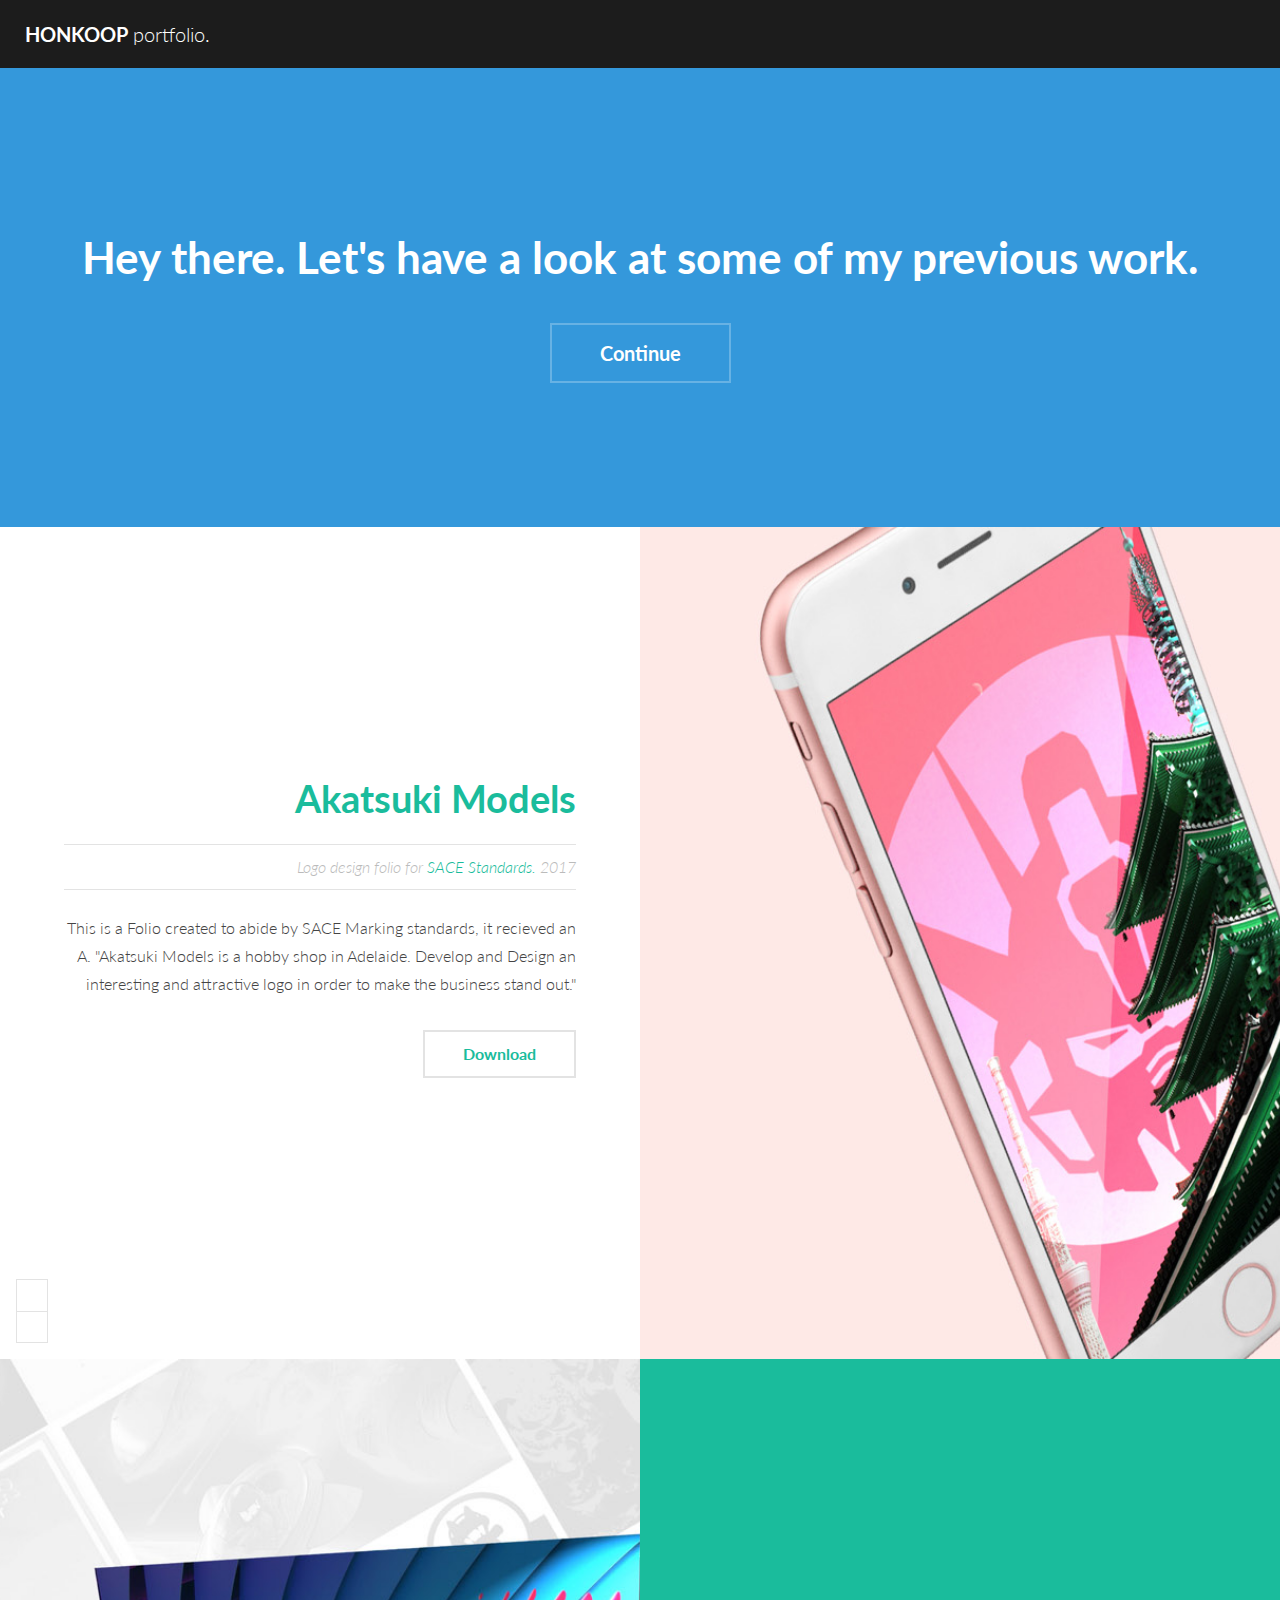
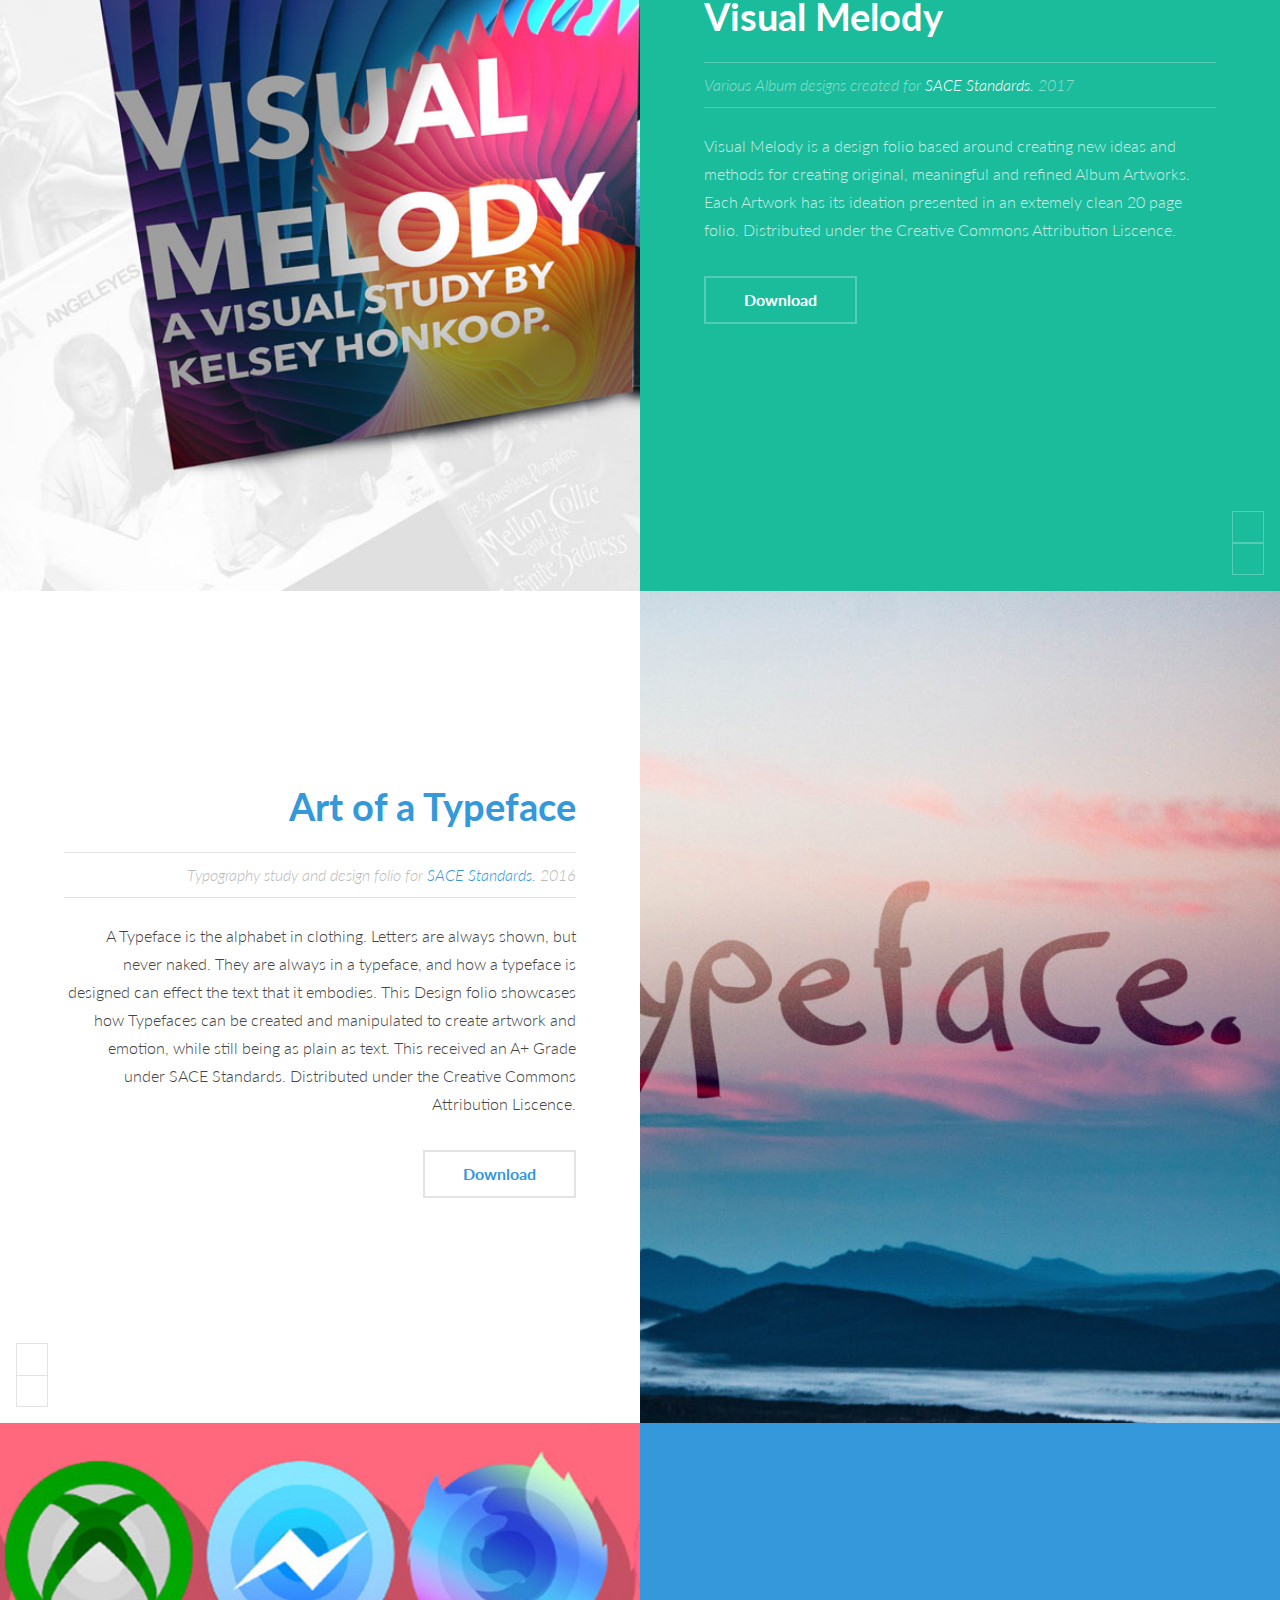
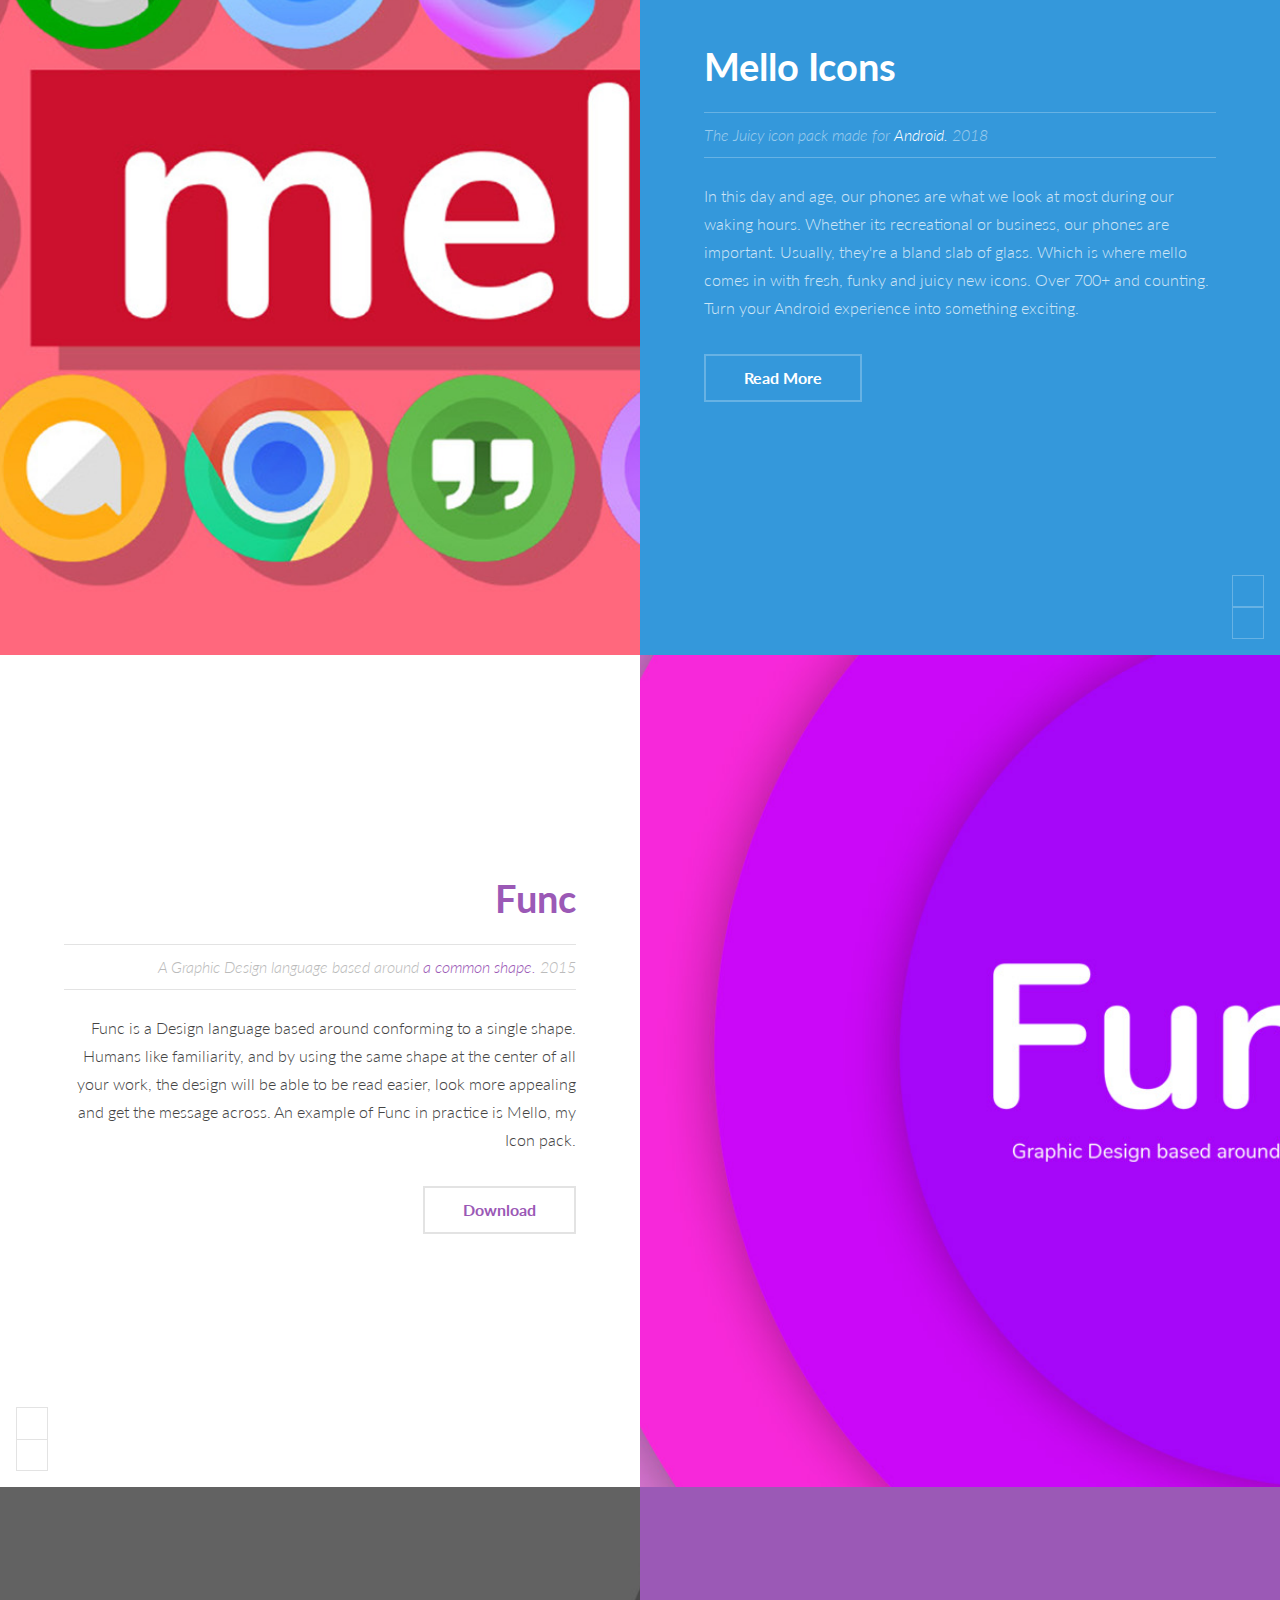
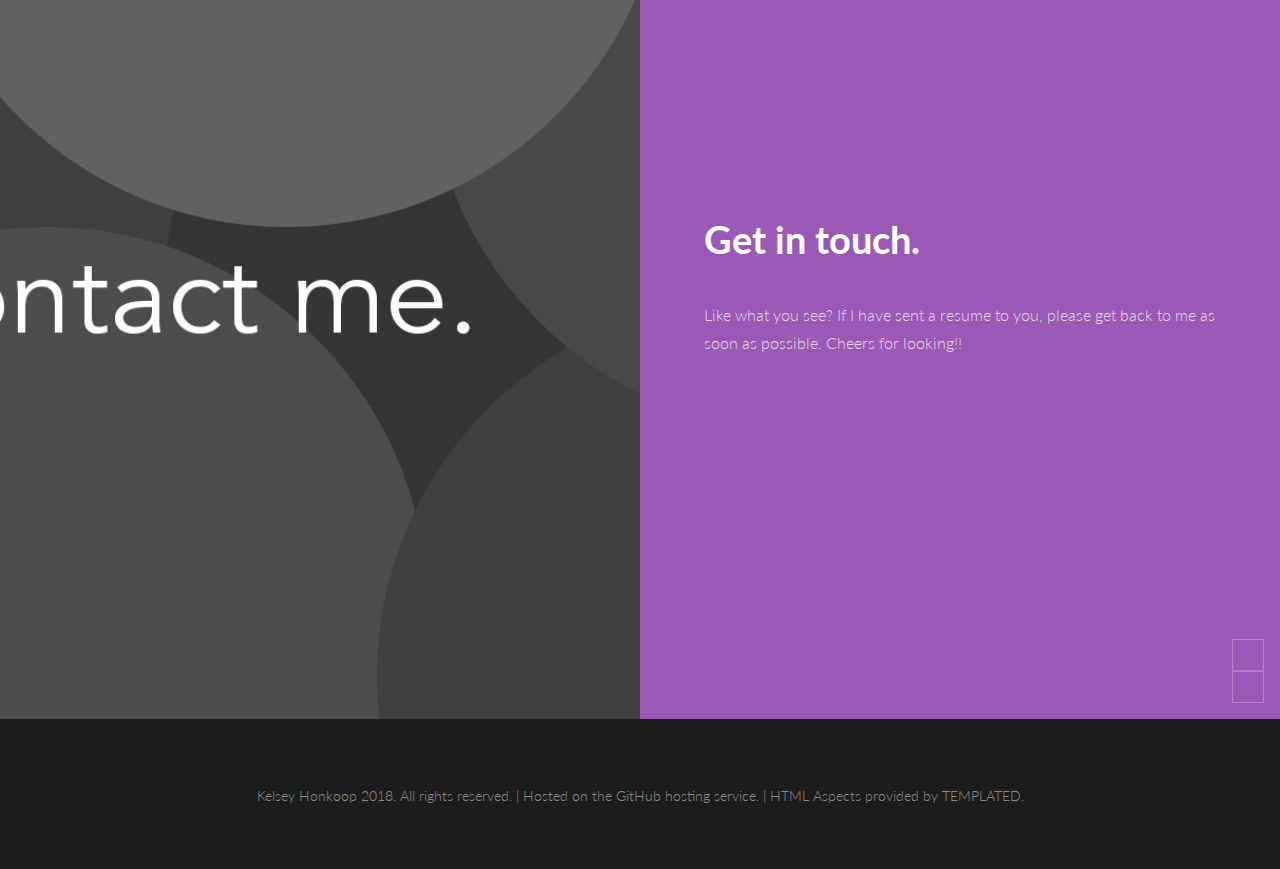
==== commit 2d861c2b: "text change" ====
--- a/index.html
+++ b/index.html
@@ -133,7 +133,7 @@
 					<div class="inner">
 						<header>
 							<h2><a href="generic.html">Func</a></h2>
-							<p class="info">A Graphic Design language based around<a href="#"> one core shape.</a> 2015</p>
+							<p class="info">A Graphic Design language based around<a href="#"> a common shape.</a> 2015</p>
 						</header>
 						<p>Func is a Design language based around conforming to a single shape. Humans like familiarity, and by using the same shape at the center of all your work, the design will be able to be read easier, look more appealing and get the message across. An example of Func in practice is Mello, my Icon pack.</p>
 						<ul class="actions">
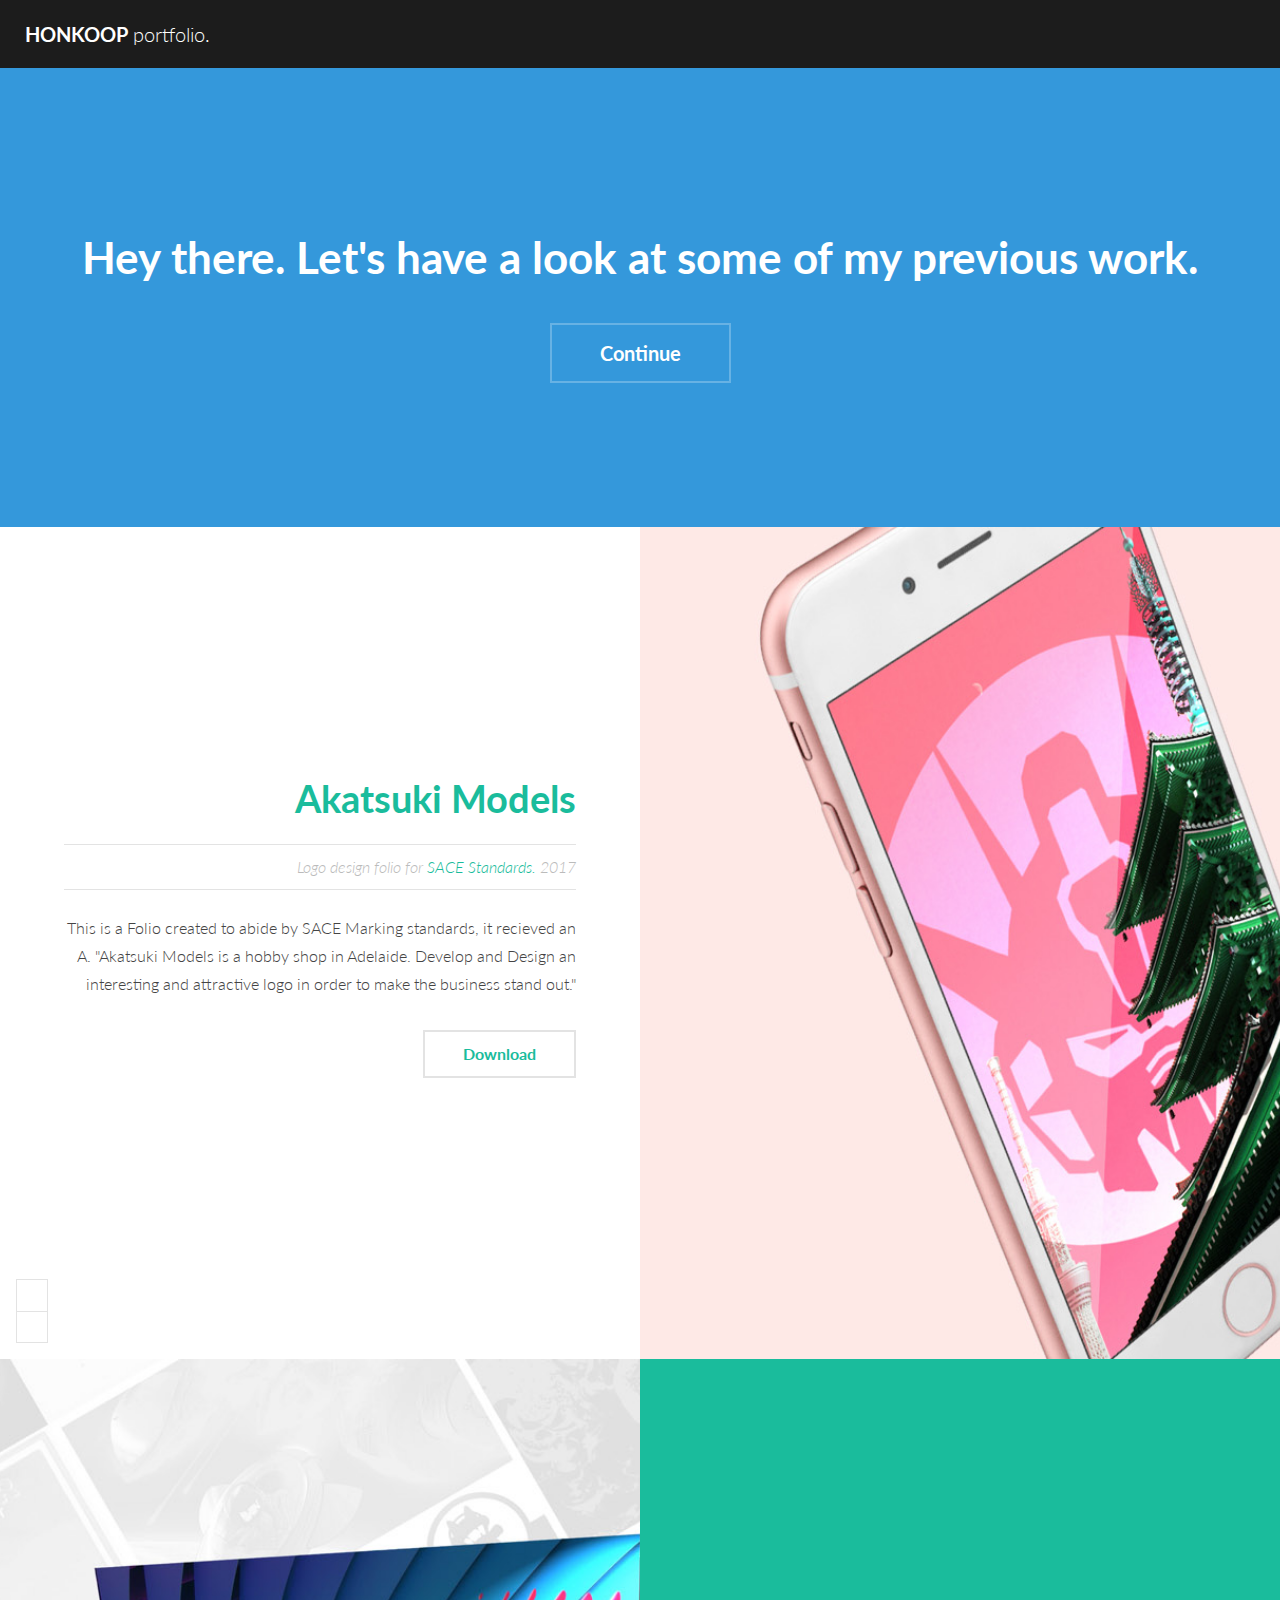
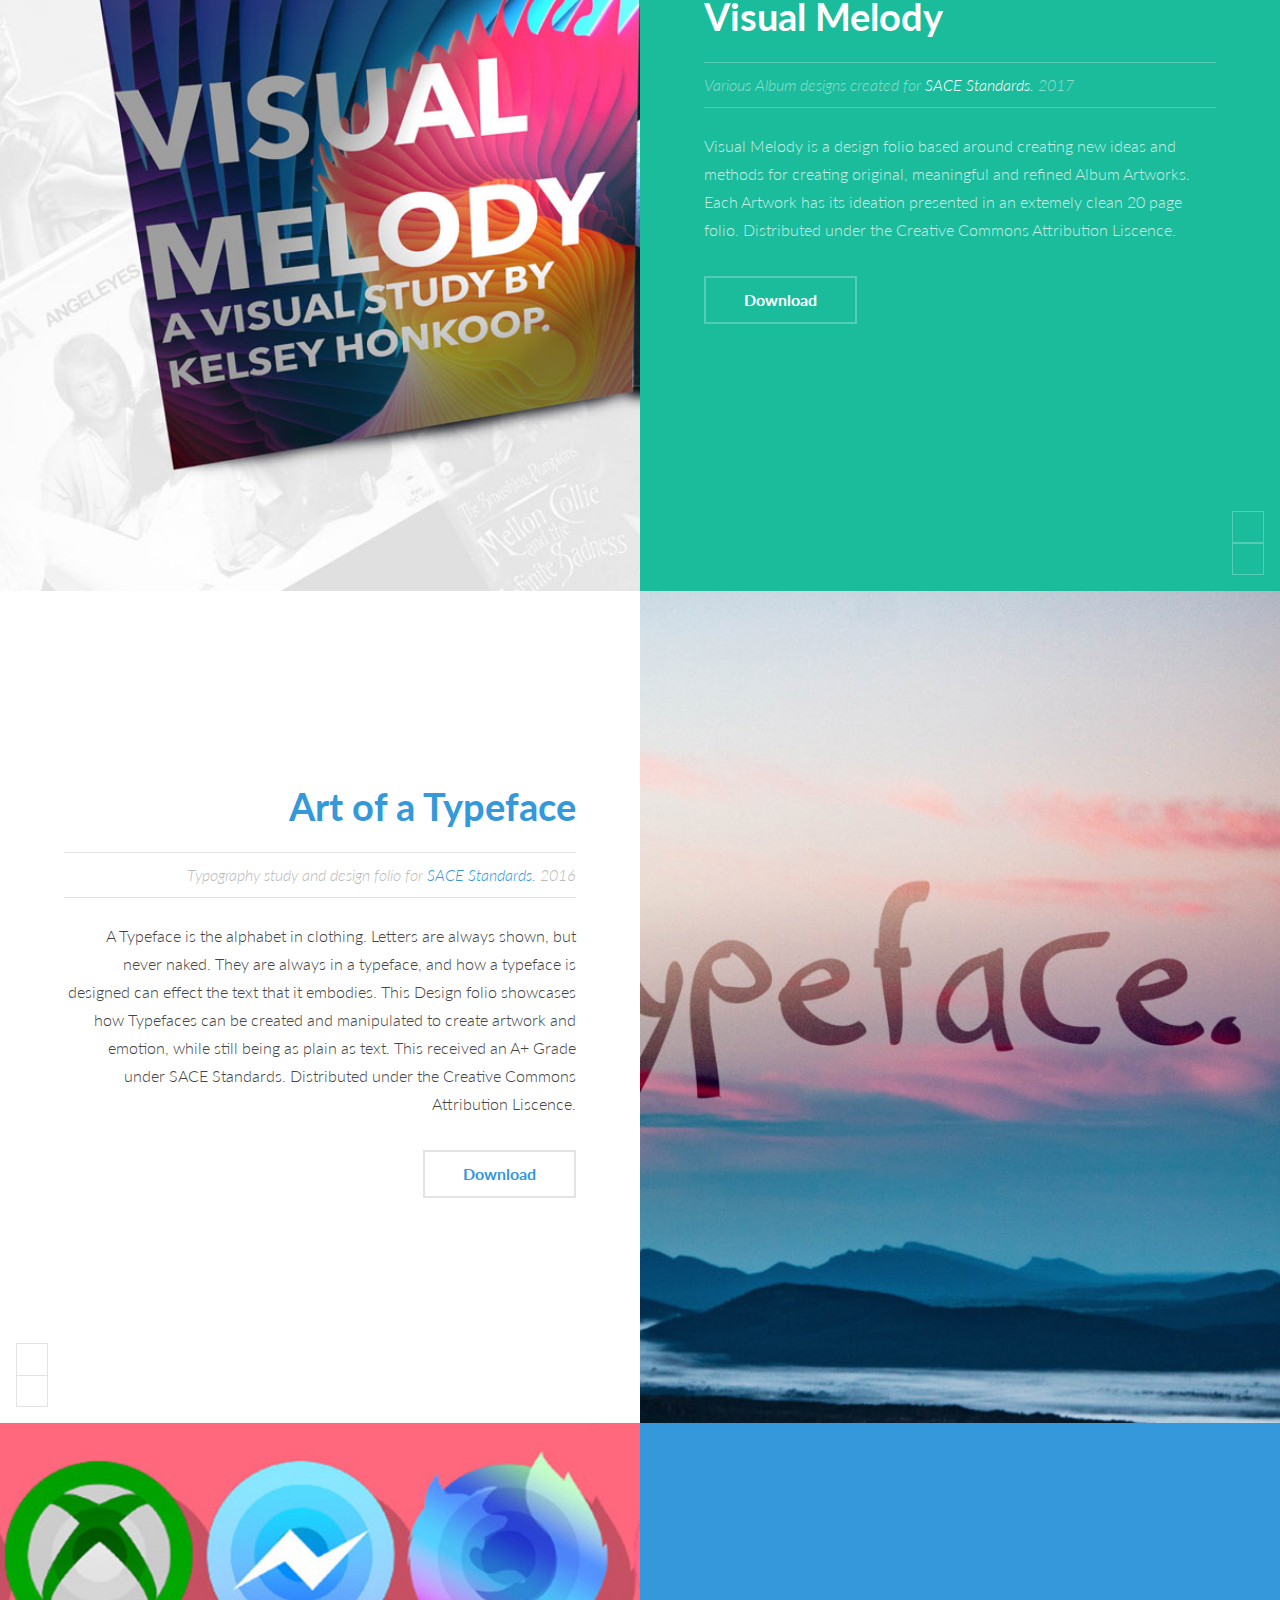
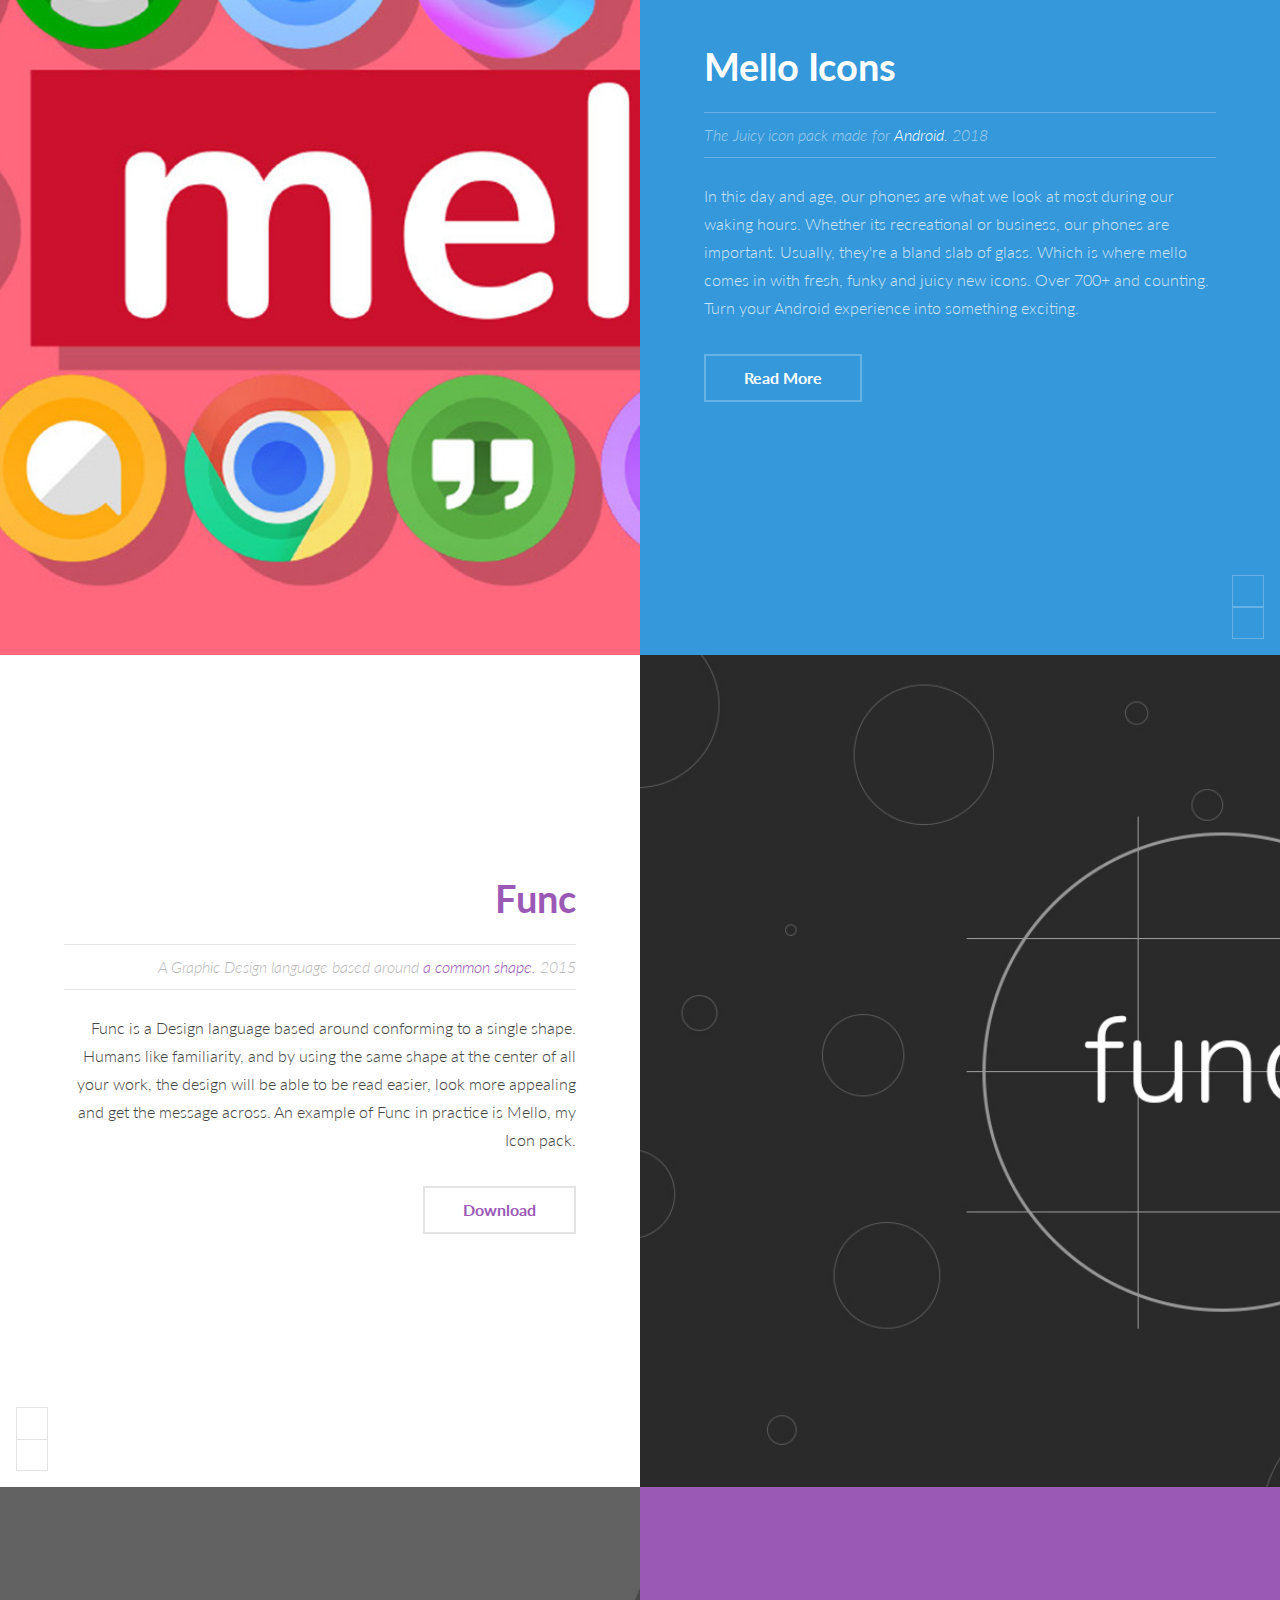
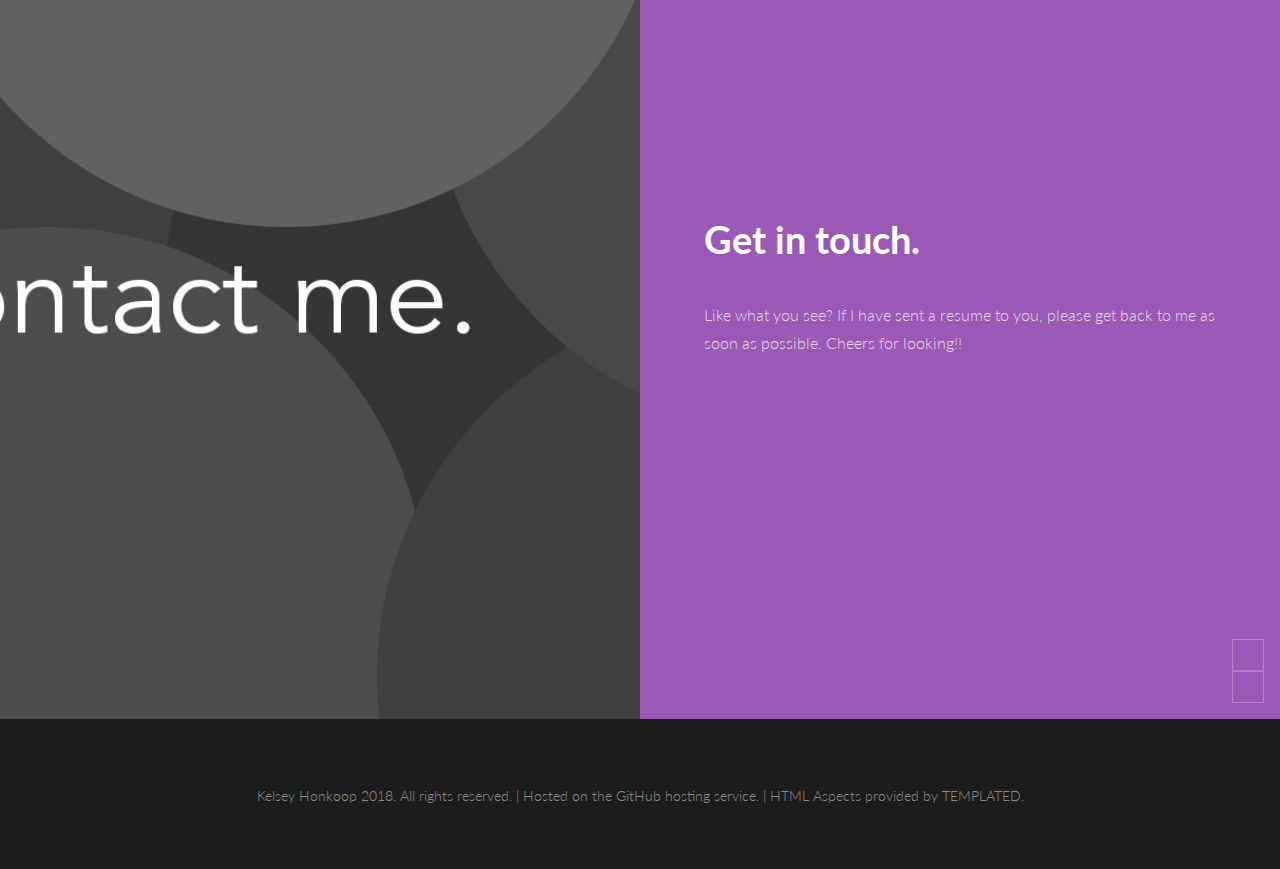
==== commit 210ae764: "link change" ====
--- a/index.html
+++ b/index.html
@@ -86,12 +86,12 @@
 				<div class="content">
 					<div class="inner">
 						<header>
-							<h2><a href="generic.html">Art of a Typeface</a></h2>
+							<h2><a href="https://github.com/honportfolio/honportfolio.github.io/raw/master/packages/art-of-a-typeface-honportfolio.zip">Art of a Typeface</a></h2>
 							<p class="info">Typography study and design folio for <a href="#">SACE Standards.</a> 2016</p>
 						</header>
 						<p>A Typeface is the alphabet in clothing. Letters are always shown, but never naked. They are always in a typeface, and how a typeface is designed can effect the text that it embodies. This Design folio showcases how Typefaces can be created and manipulated to create artwork and emotion, while still being as plain as text. This received an A+ Grade under SACE Standards. Distributed under the Creative Commons Attribution Liscence.</p>
 						<ul class="actions">
-							<li><a href="generic.html" class="button alt">Download</a></li>
+							<li><a href="https://github.com/honportfolio/honportfolio.github.io/raw/master/packages/art-of-a-typeface-honportfolio.zip" class="button alt">Download</a></li>
 						</ul>
 					</div>
 					<div class="postnav">
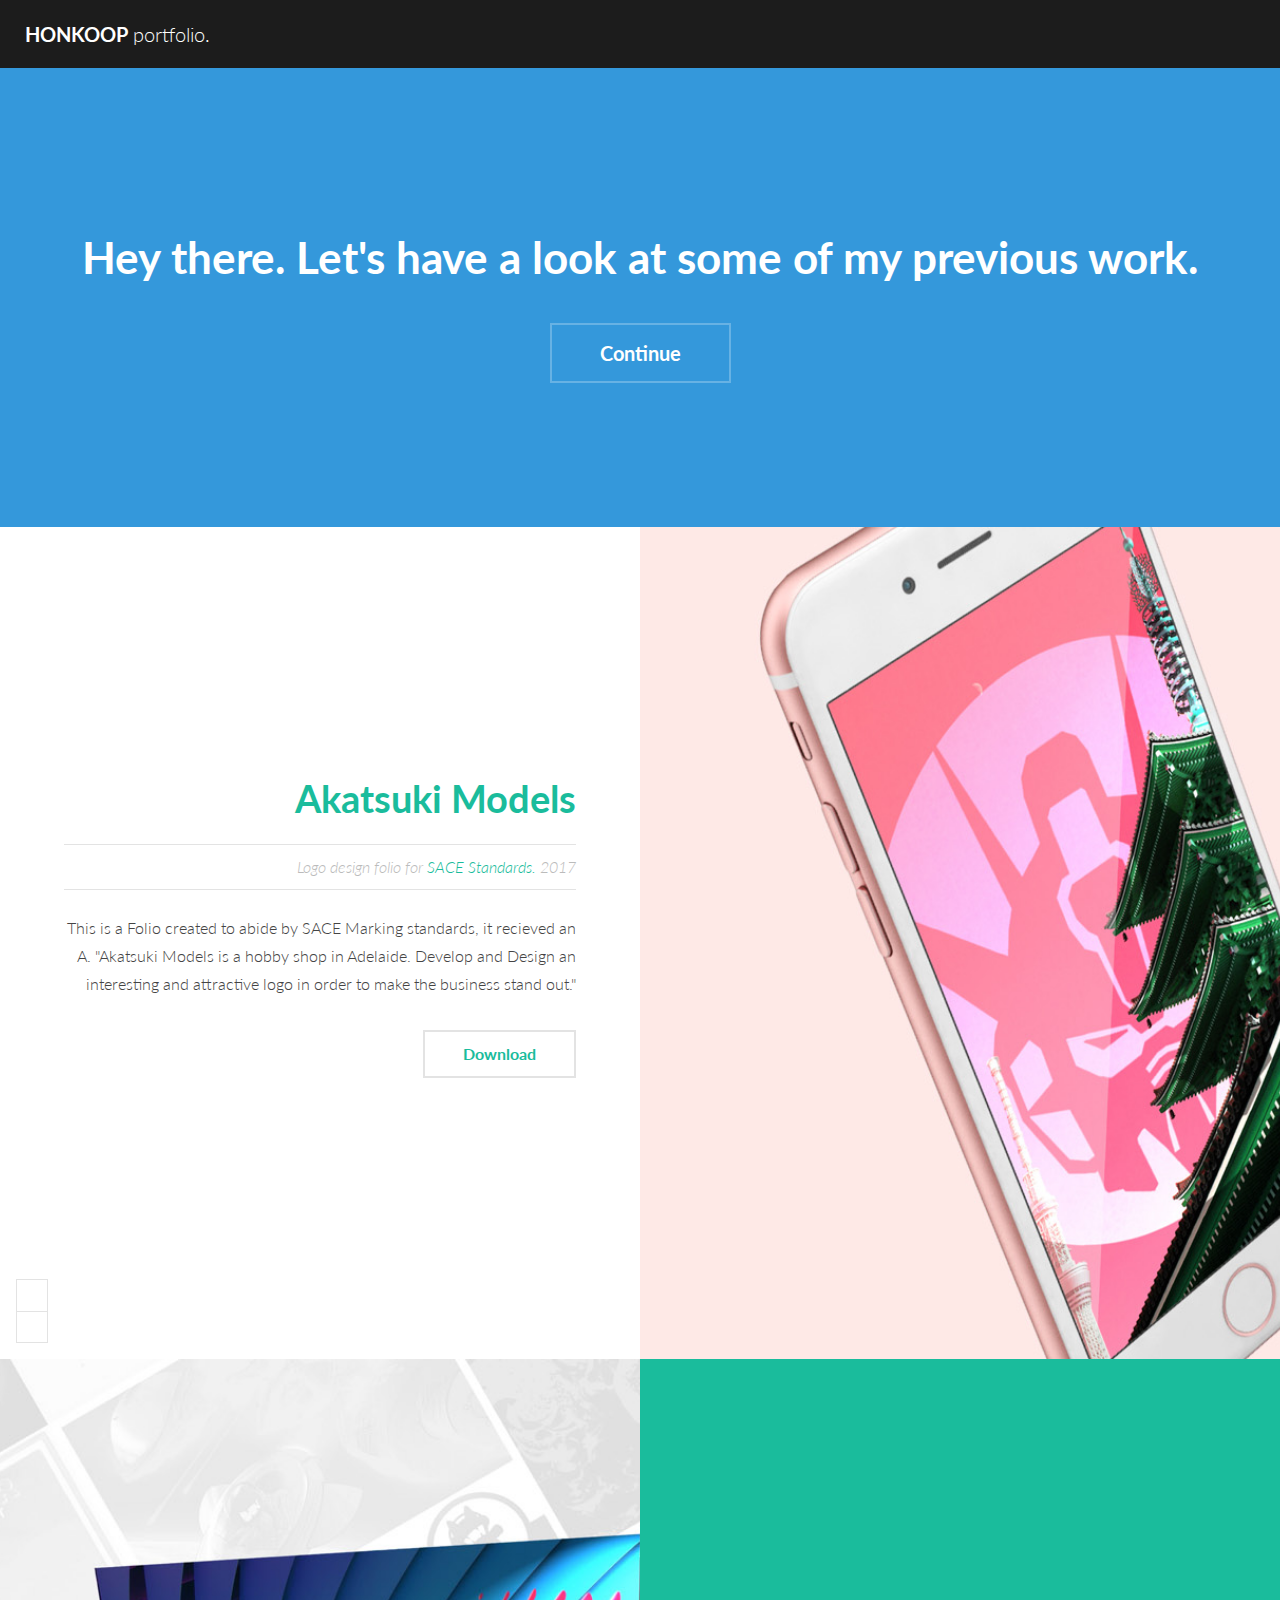
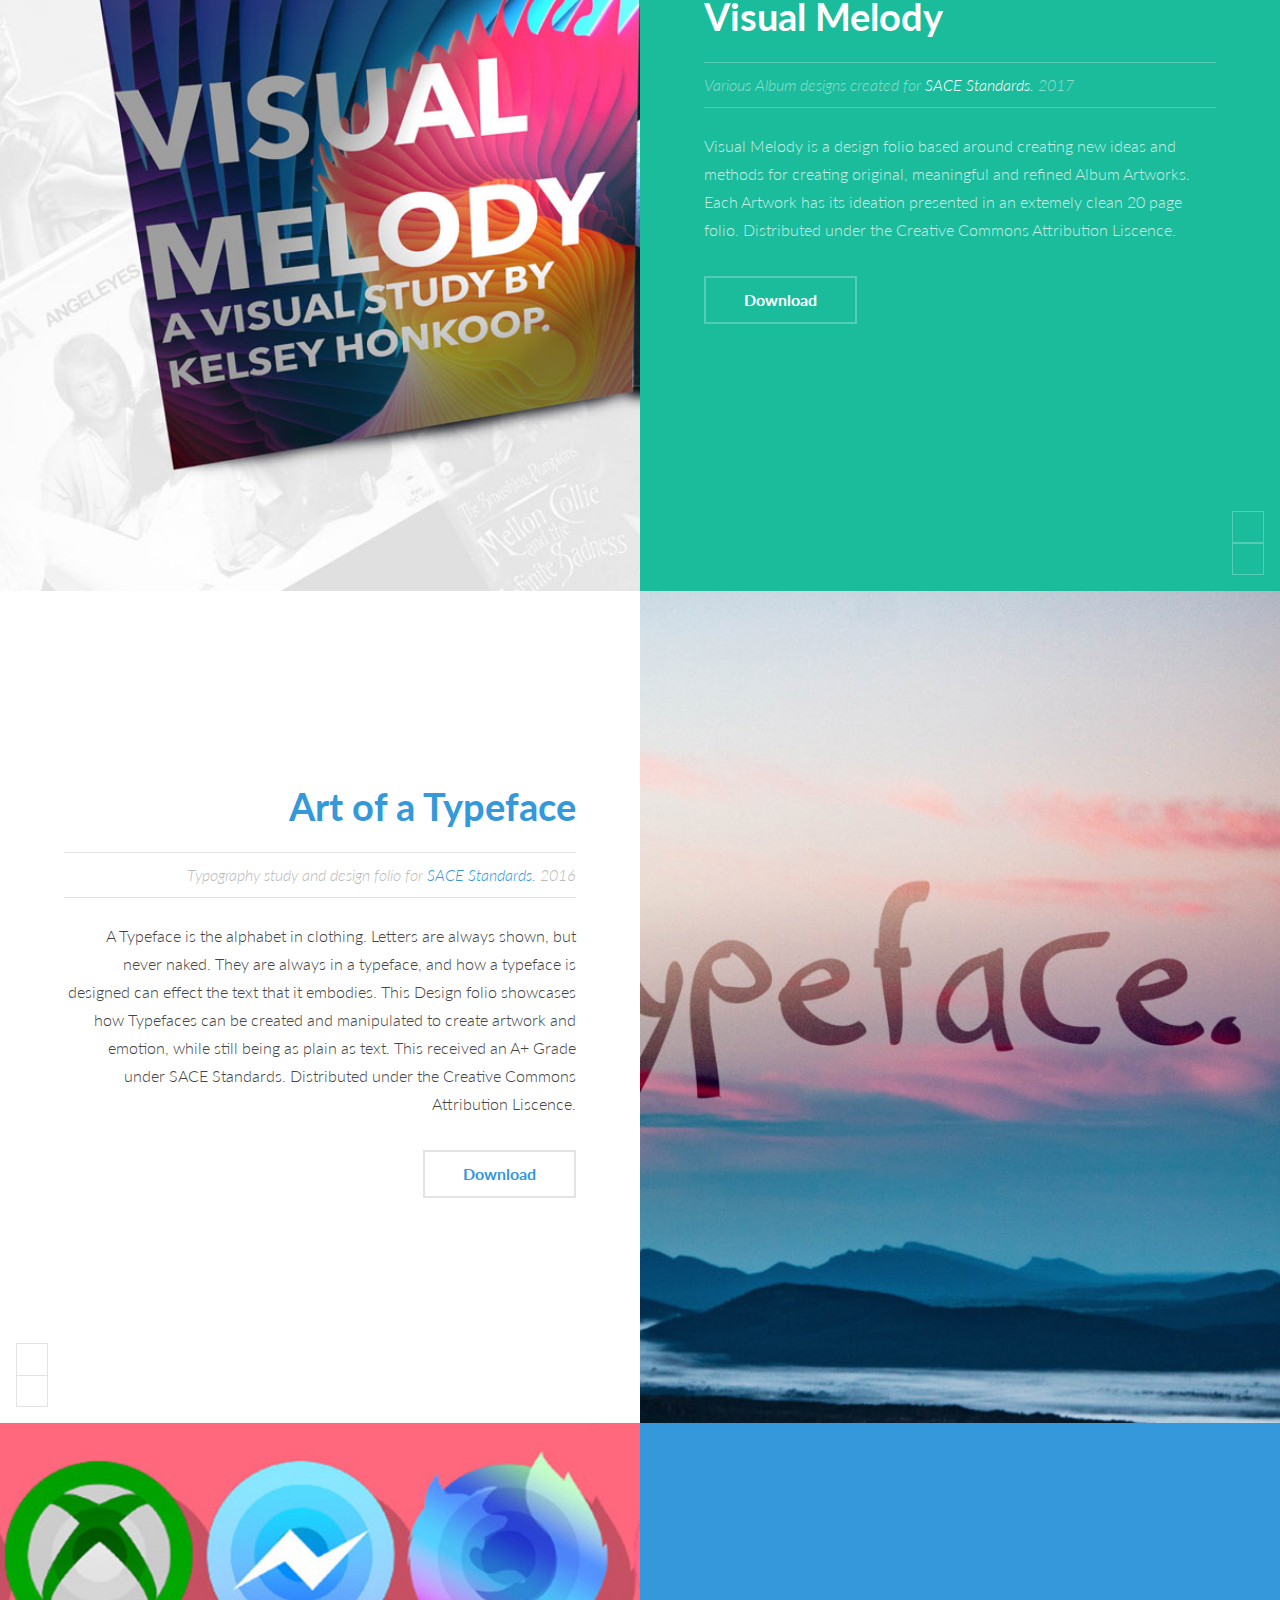
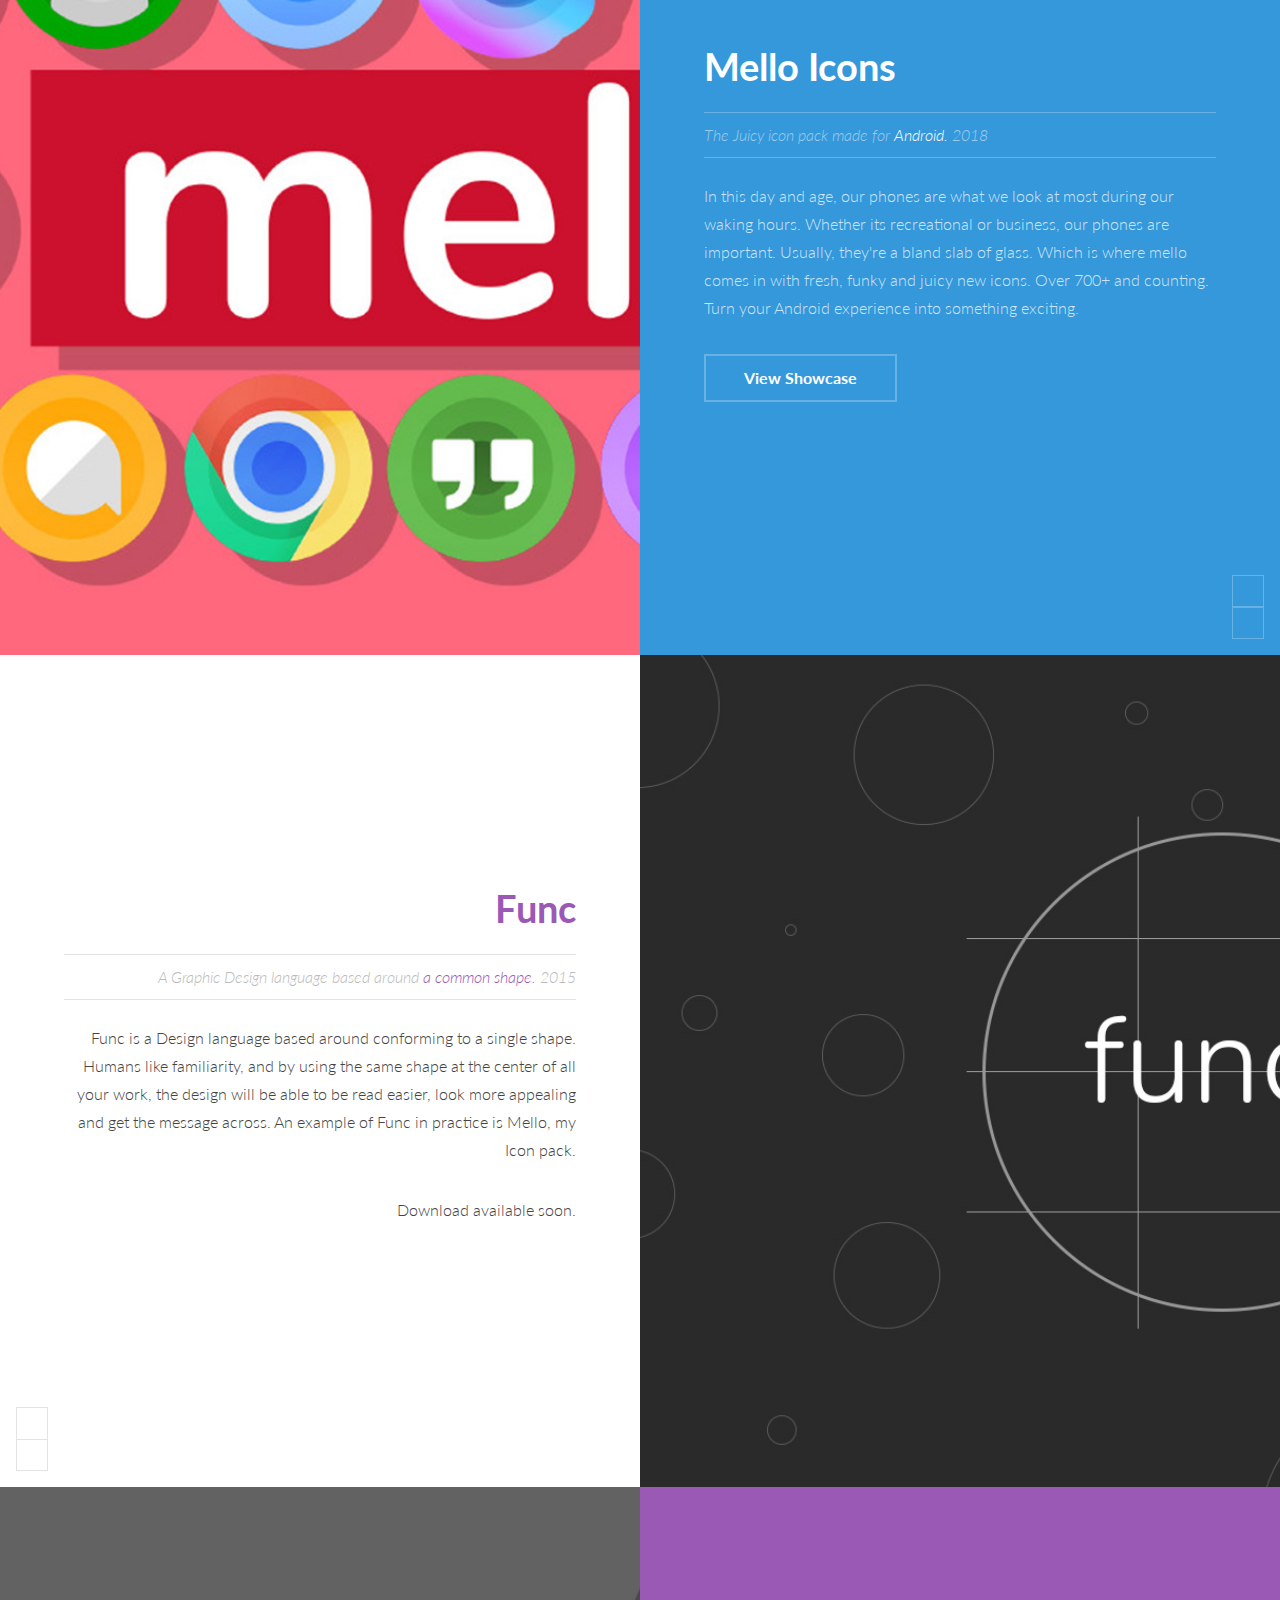
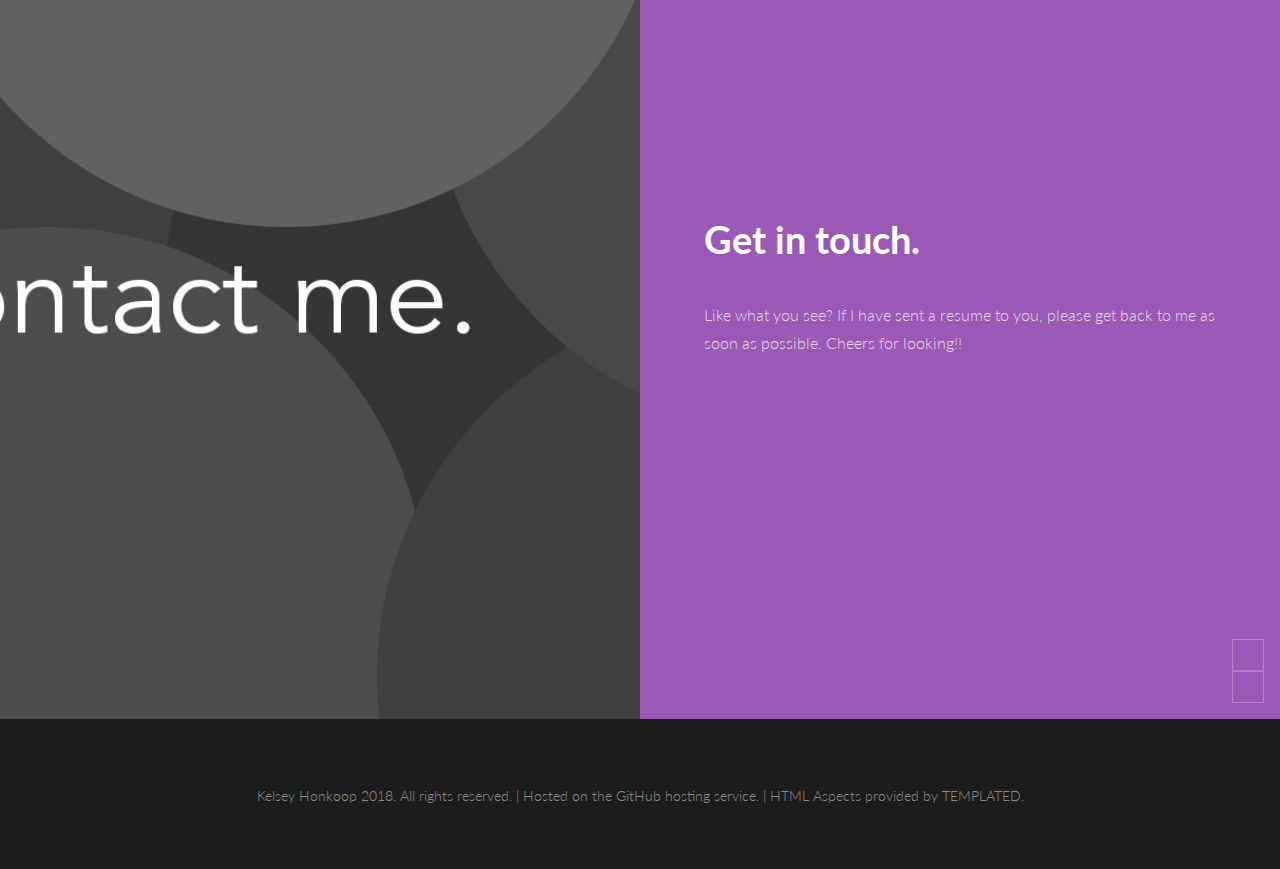
==== commit ce297c46: "c" ====
--- a/index.html
+++ b/index.html
@@ -40,12 +40,12 @@
 				<div class="content">
 					<div class="inner">
 						<header>
-							<h2><a href="generic.html">Akatsuki Models</a></h2>
+							<h2><a href="https://github.com/honportfolio/honportfolio.github.io/raw/master/packages/akatsuki-models-honportfolio.zip">Akatsuki Models</a></h2>
 							<p class="info">Logo design folio for<a href="https://www.sace.sa.edu.au/web/visual-arts/stage-2/support-materials/assessment-task-exemplars-student-responses/visual-arts-design"> SACE Standards.</a> 2017</p>
 						</header>
 						<p>This is a Folio created to abide by SACE Marking standards, it recieved an A. "Akatsuki Models is a hobby shop in Adelaide. Develop and Design an interesting and attractive logo in order to make the business stand out."</p>
 						<ul class="actions">
-							<li><a href="generic.html" class="button alt">Download</a></li>
+							<li><a href="https://github.com/honportfolio/honportfolio.github.io/raw/master/packages/akatsuki-models-honportfolio.zip" class="button alt">Download</a></li>
 						</ul>
 					</div>
 					<div class="postnav">
@@ -114,7 +114,7 @@
 						</header>
 						<p>In this day and age, our phones are what we look at most during our waking hours. Whether its recreational or business, our phones are important. Usually, they're a bland slab of glass. Which is where mello comes in with fresh, funky and juicy new icons. Over 700+ and counting. Turn your Android experience into something exciting.</p>
 						<ul class="actions">
-							<li><a href="generic.html" class="button alt">Read More</a></li>
+							<li><a href="generic.html" class="button alt">View Showcase</a></li>
 						</ul>
 					</div>
 					<div class="postnav">
@@ -136,9 +136,7 @@
 							<p class="info">A Graphic Design language based around<a href="#"> a common shape.</a> 2015</p>
 						</header>
 						<p>Func is a Design language based around conforming to a single shape. Humans like familiarity, and by using the same shape at the center of all your work, the design will be able to be read easier, look more appealing and get the message across. An example of Func in practice is Mello, my Icon pack.</p>
-						<ul class="actions">
-							<li><a href="generic.html" class="button alt">Download</a></li>
-						</ul>
+						<p> Download available soon. </p>
 					</div>
 					<div class="postnav">
 						<a href="#four" class="scrolly prev"><span class="icon fa-chevron-up"></span></a>
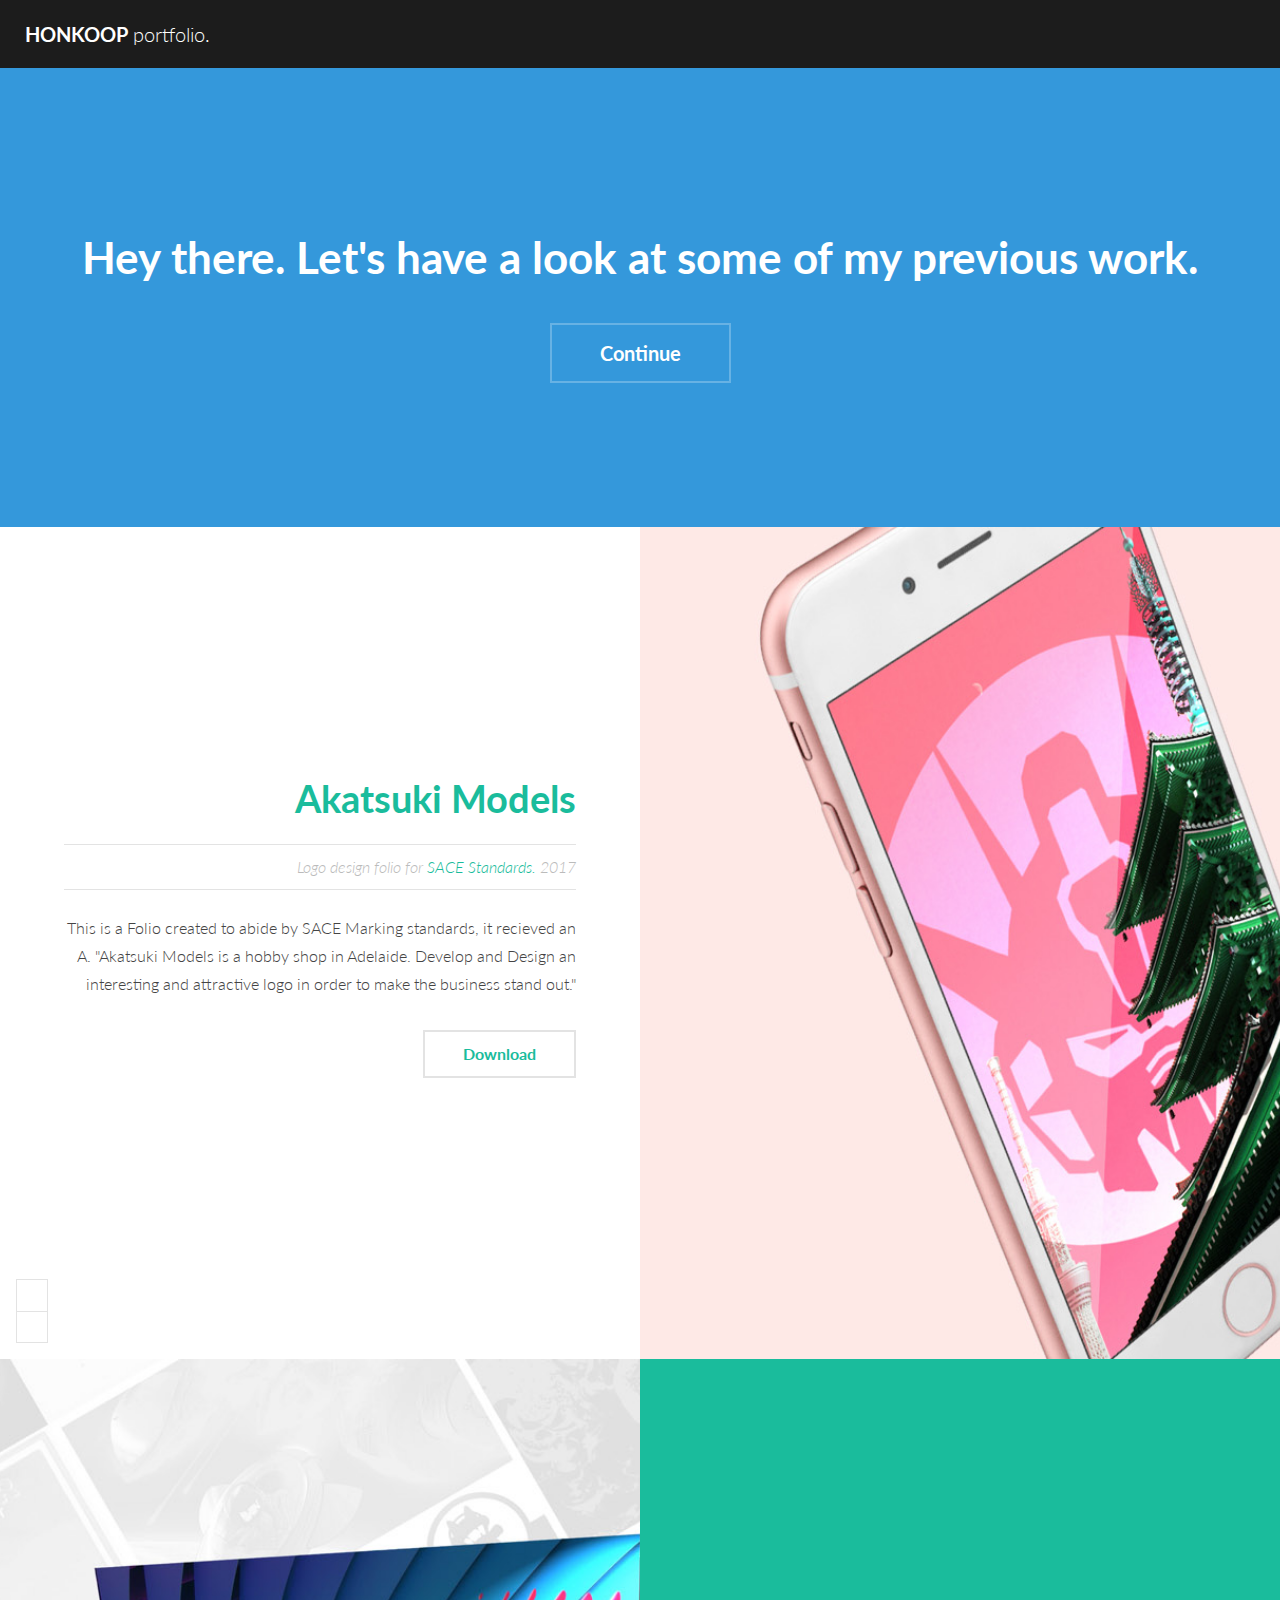
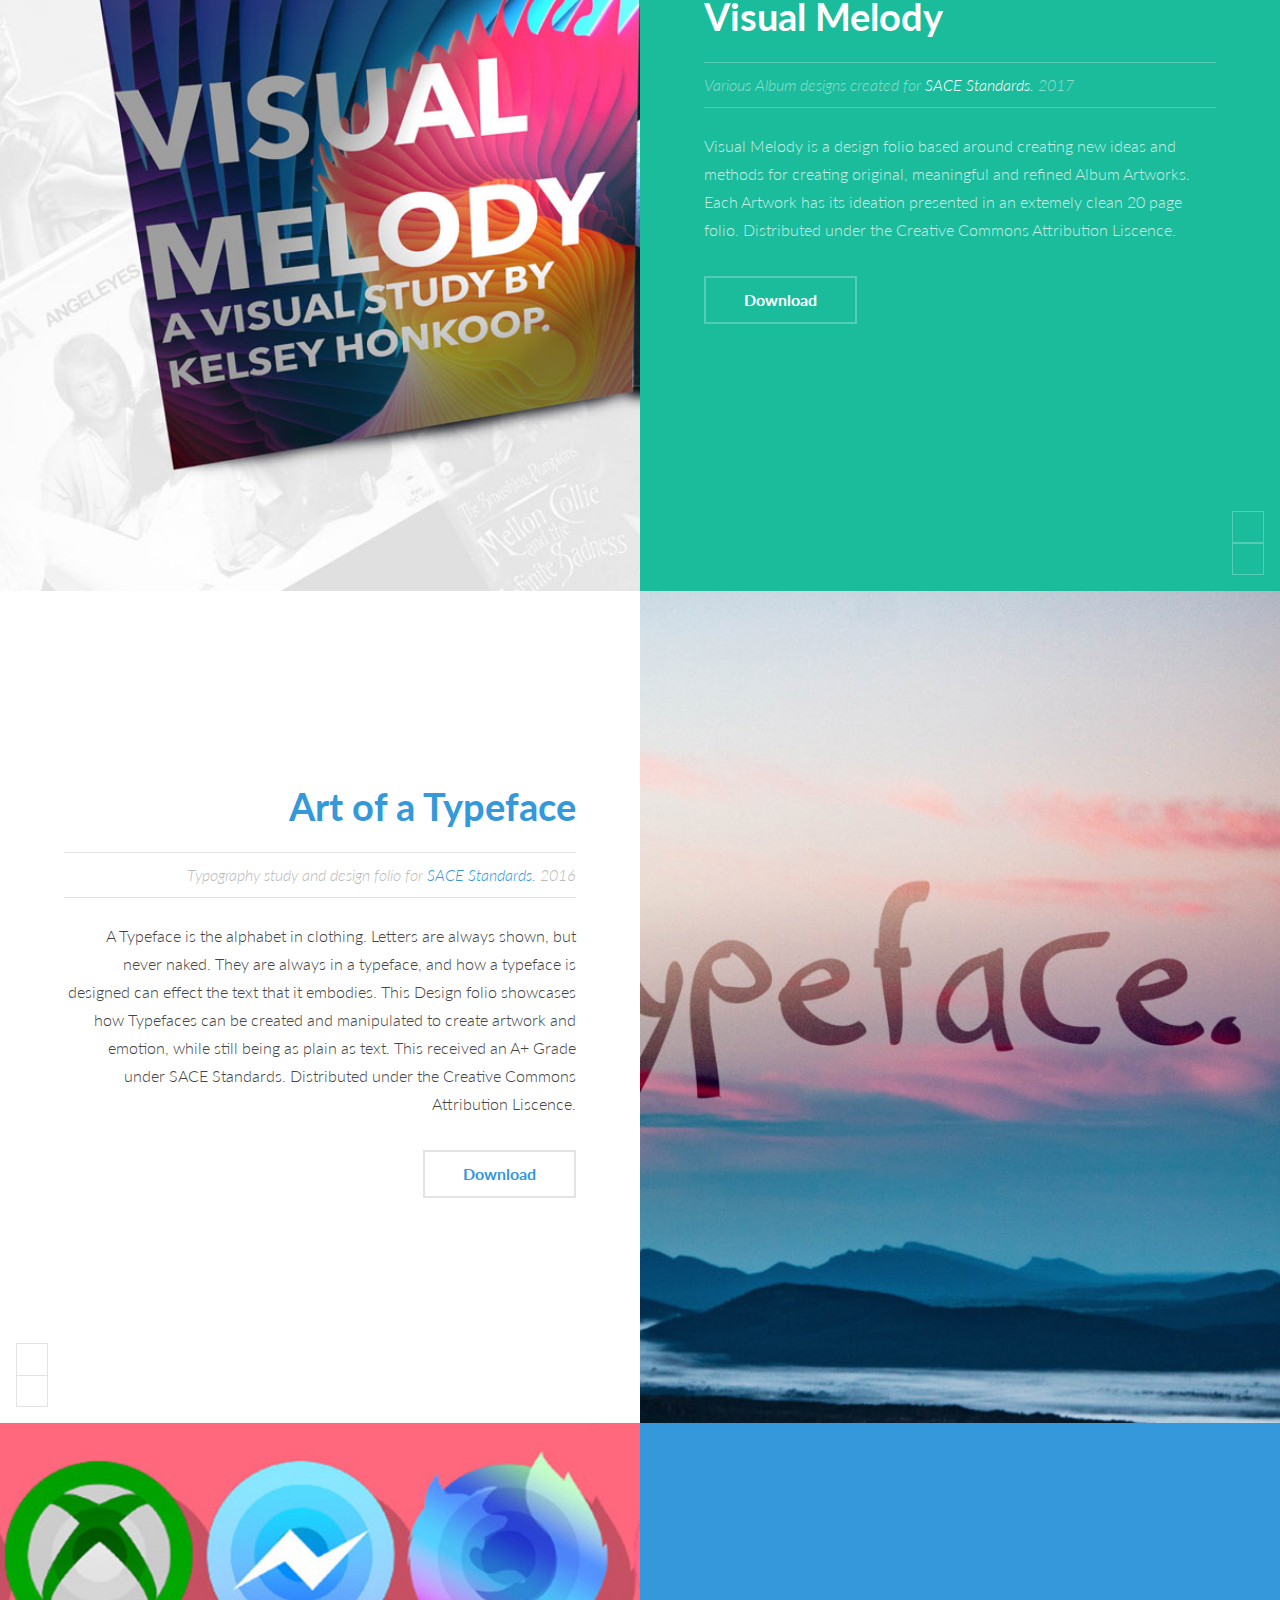
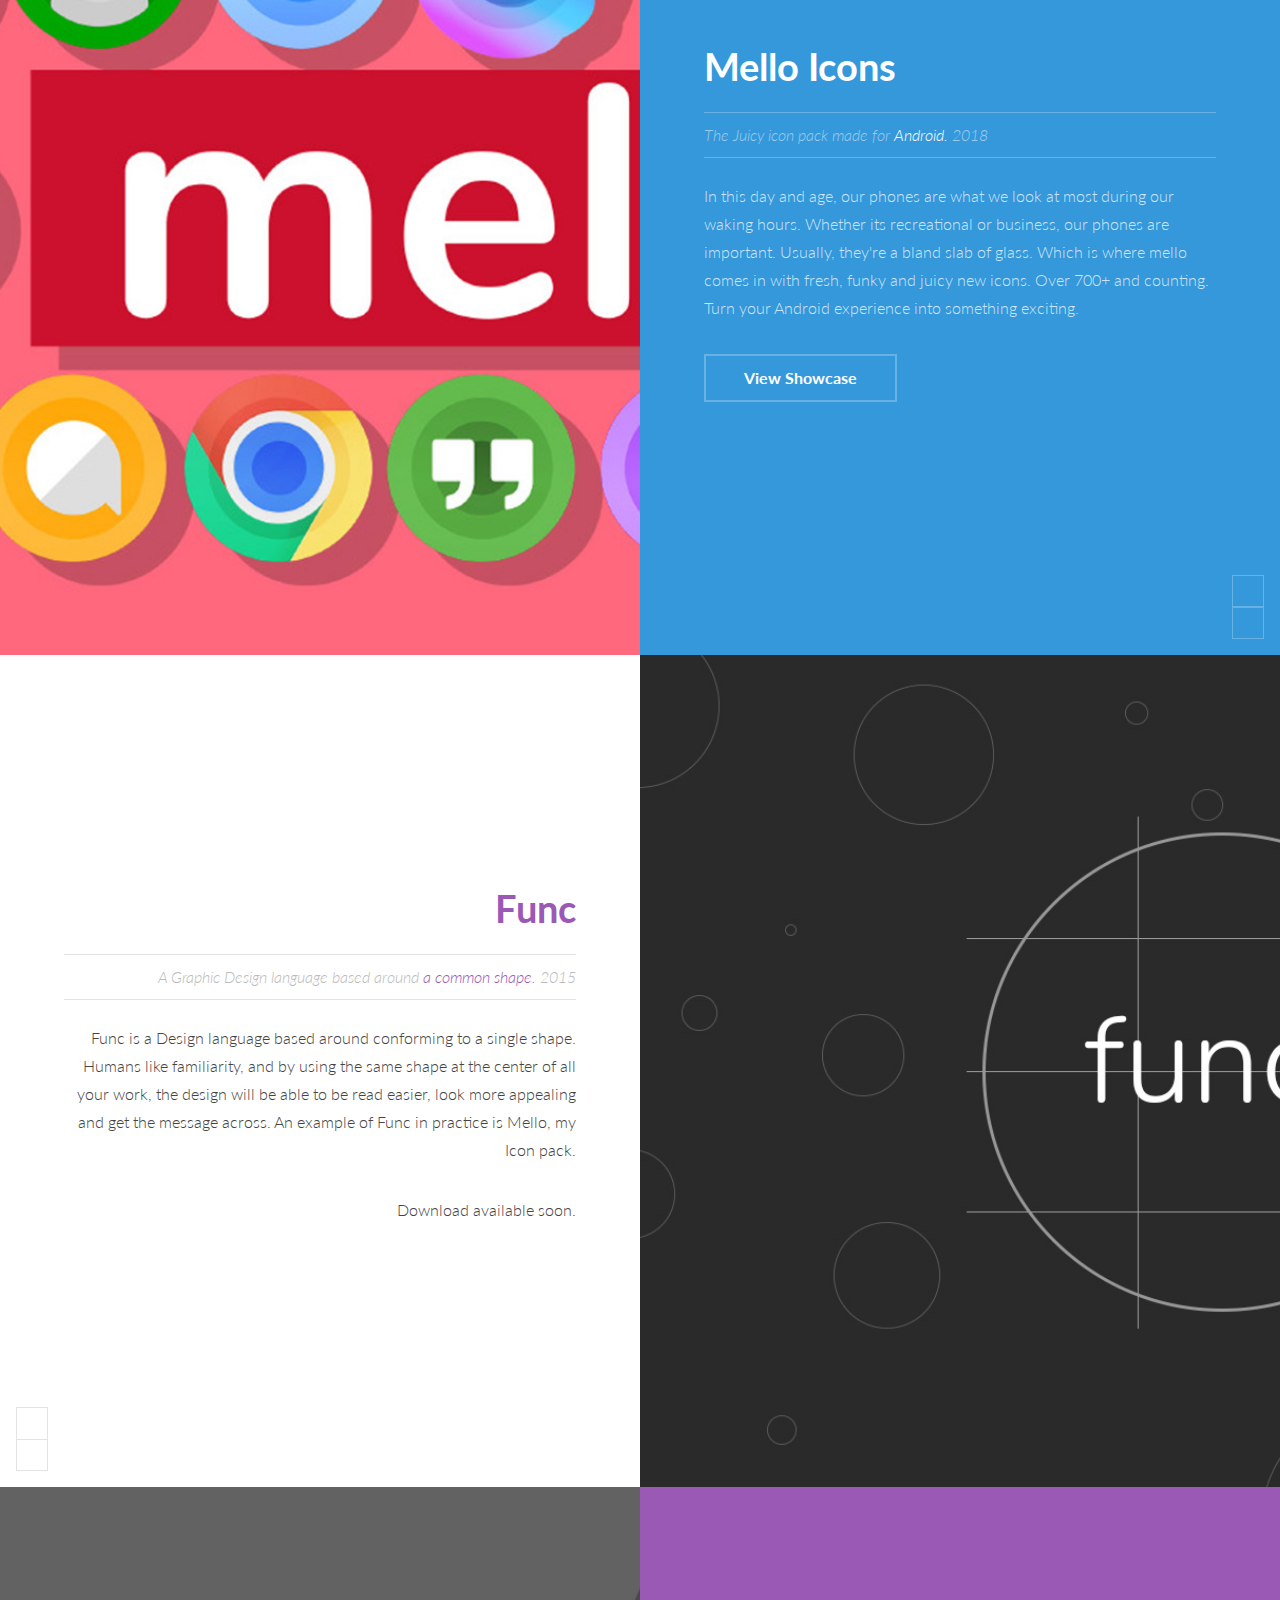
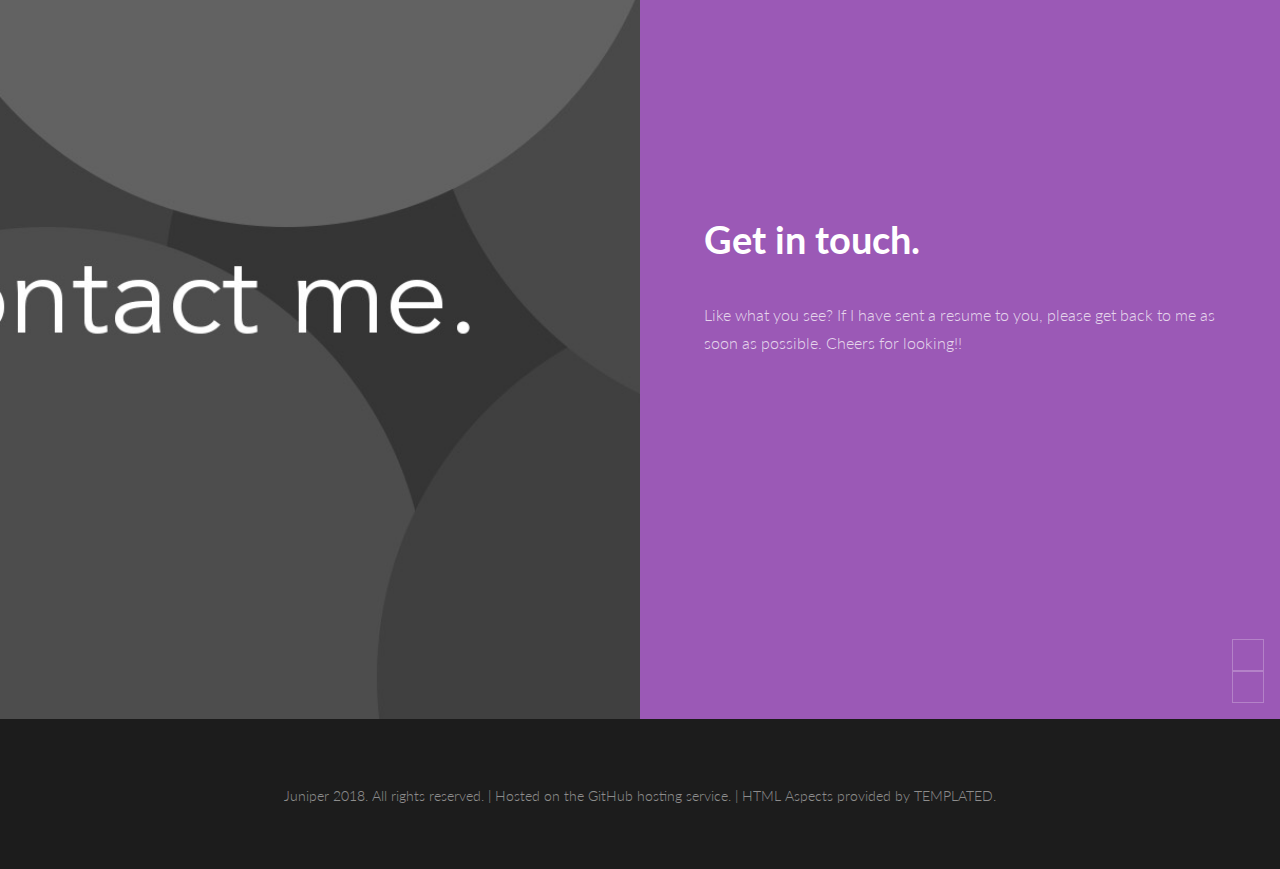
==== commit 0bcb737f: "Update index.html" ====
--- a/index.html
+++ b/index.html
@@ -1,7 +1,7 @@
 <!DOCTYPE HTML>
 <html>
 	<head>
-		<title>Honkoop Portfolio.</title>
+		<title>Juniper Portfolio.</title>
 		<meta charset="utf-8" />
 		<meta name="viewport" content="width=device-width, initial-scale=1" />
 		<link rel="stylesheet" href="main.css" />
@@ -109,12 +109,12 @@
 				<div class="content">
 					<div class="inner">
 						<header>
-							<h2><a href="generic.html">Mello Icons</a></h2>
+							<h2><a href="melloicons.html">Mello Icons</a></h2>
 							<p class="info">The Juicy icon pack made for<a href="https://www.android.com/"> Android.</a> 2018</p>
 						</header>
 						<p>In this day and age, our phones are what we look at most during our waking hours. Whether its recreational or business, our phones are important. Usually, they're a bland slab of glass. Which is where mello comes in with fresh, funky and juicy new icons. Over 700+ and counting. Turn your Android experience into something exciting.</p>
 						<ul class="actions">
-							<li><a href="generic.html" class="button alt">View Showcase</a></li>
+							<li><a href="melloicons.html" class="button alt">View Showcase</a></li>
 						</ul>
 					</div>
 					<div class="postnav">
@@ -169,7 +169,7 @@
 		<!-- Footer -->
 			<footer id="footer">
 				<div class="copyright">
-					Kelsey Honkoop 2018. All rights reserved. | Hosted on the GitHub hosting service. | HTML Aspects provided by TEMPLATED.
+					Juniper 2018. All rights reserved. | Hosted on the GitHub hosting service. | HTML Aspects provided by TEMPLATED.
 				</div>
 			</footer>
 
